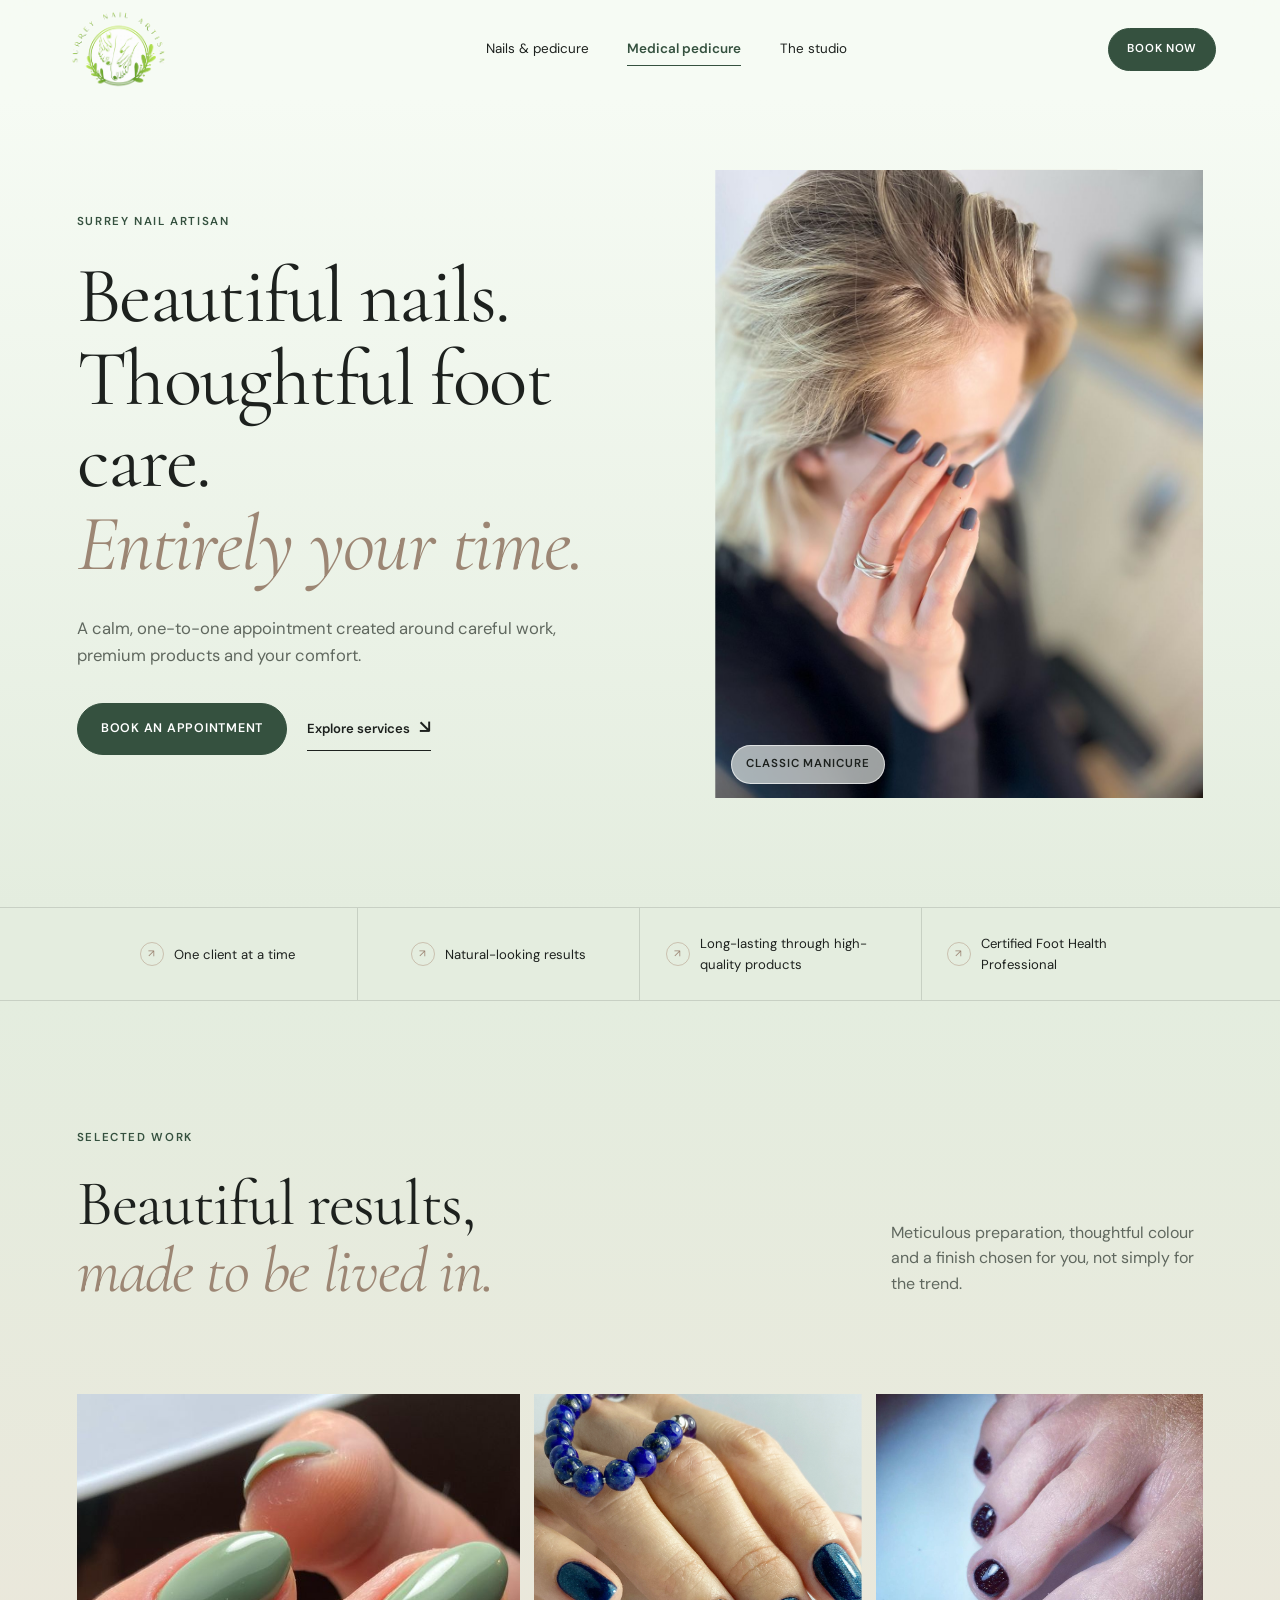
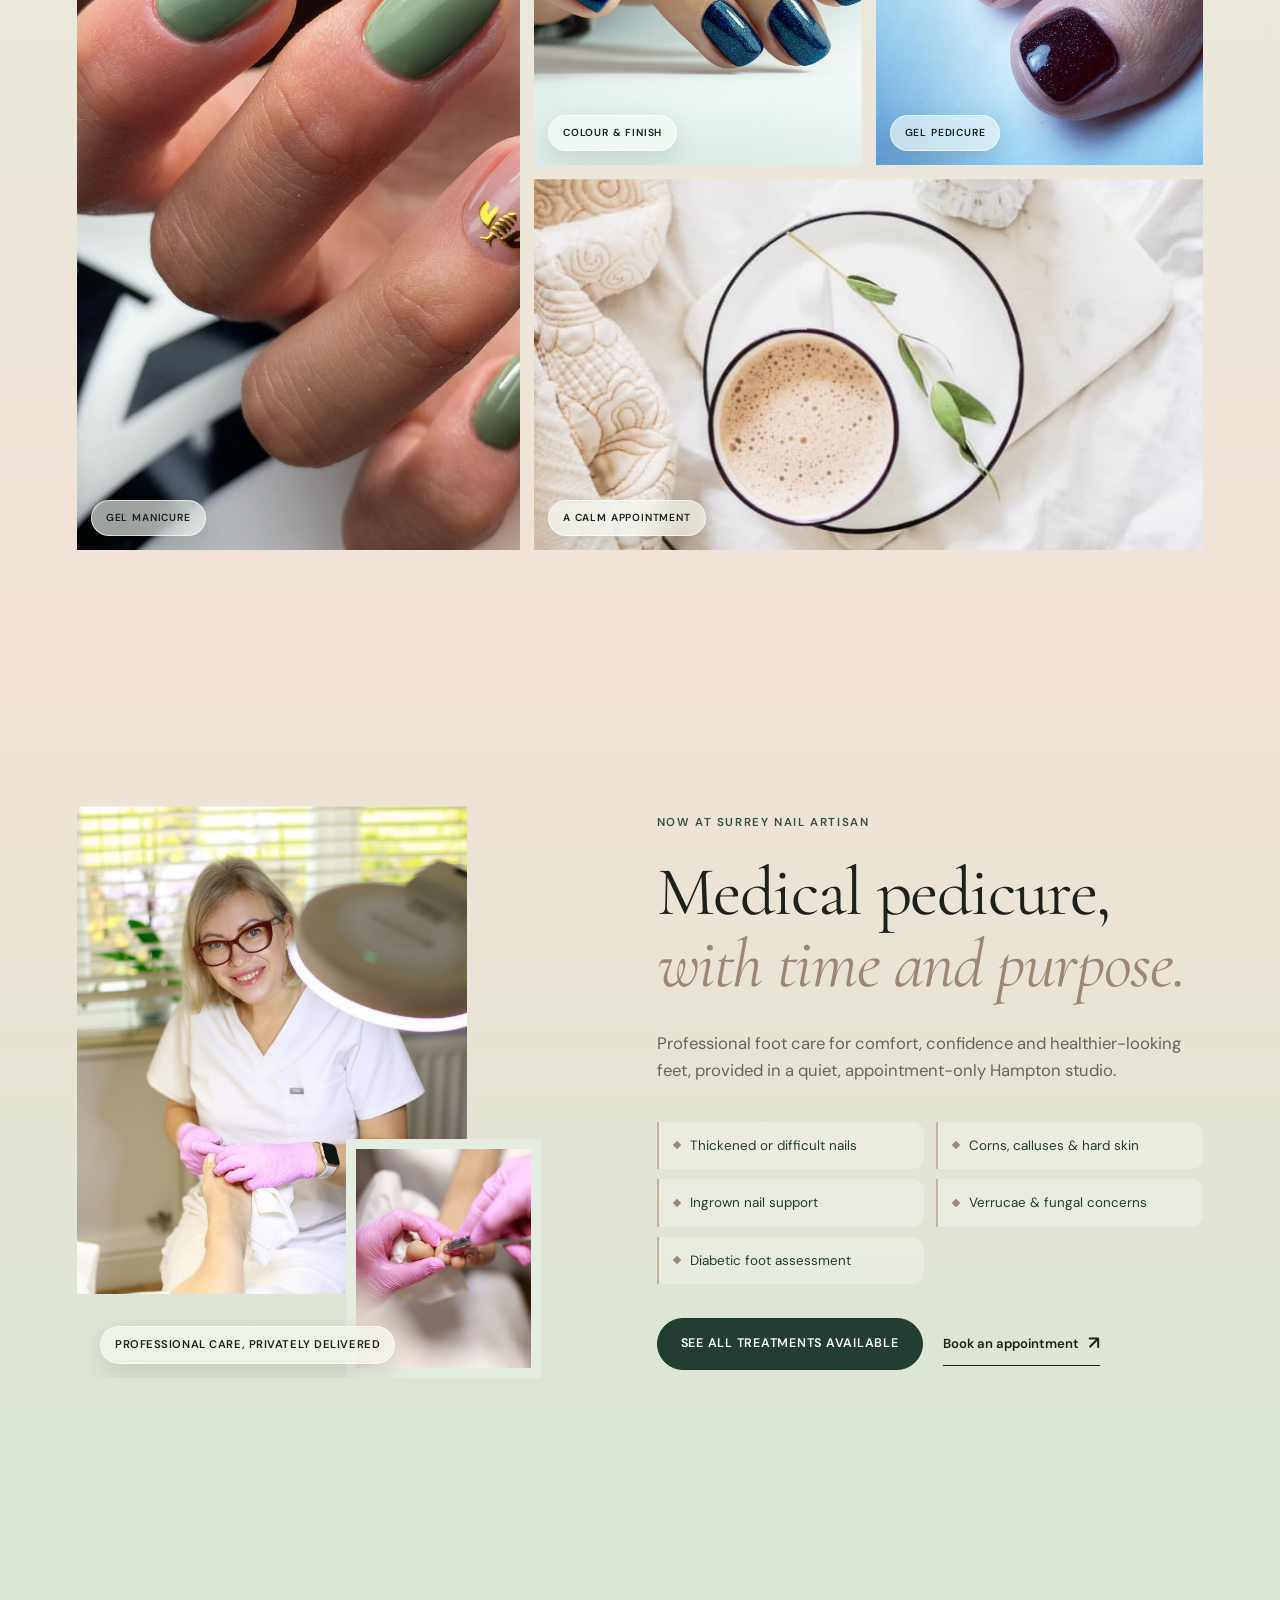
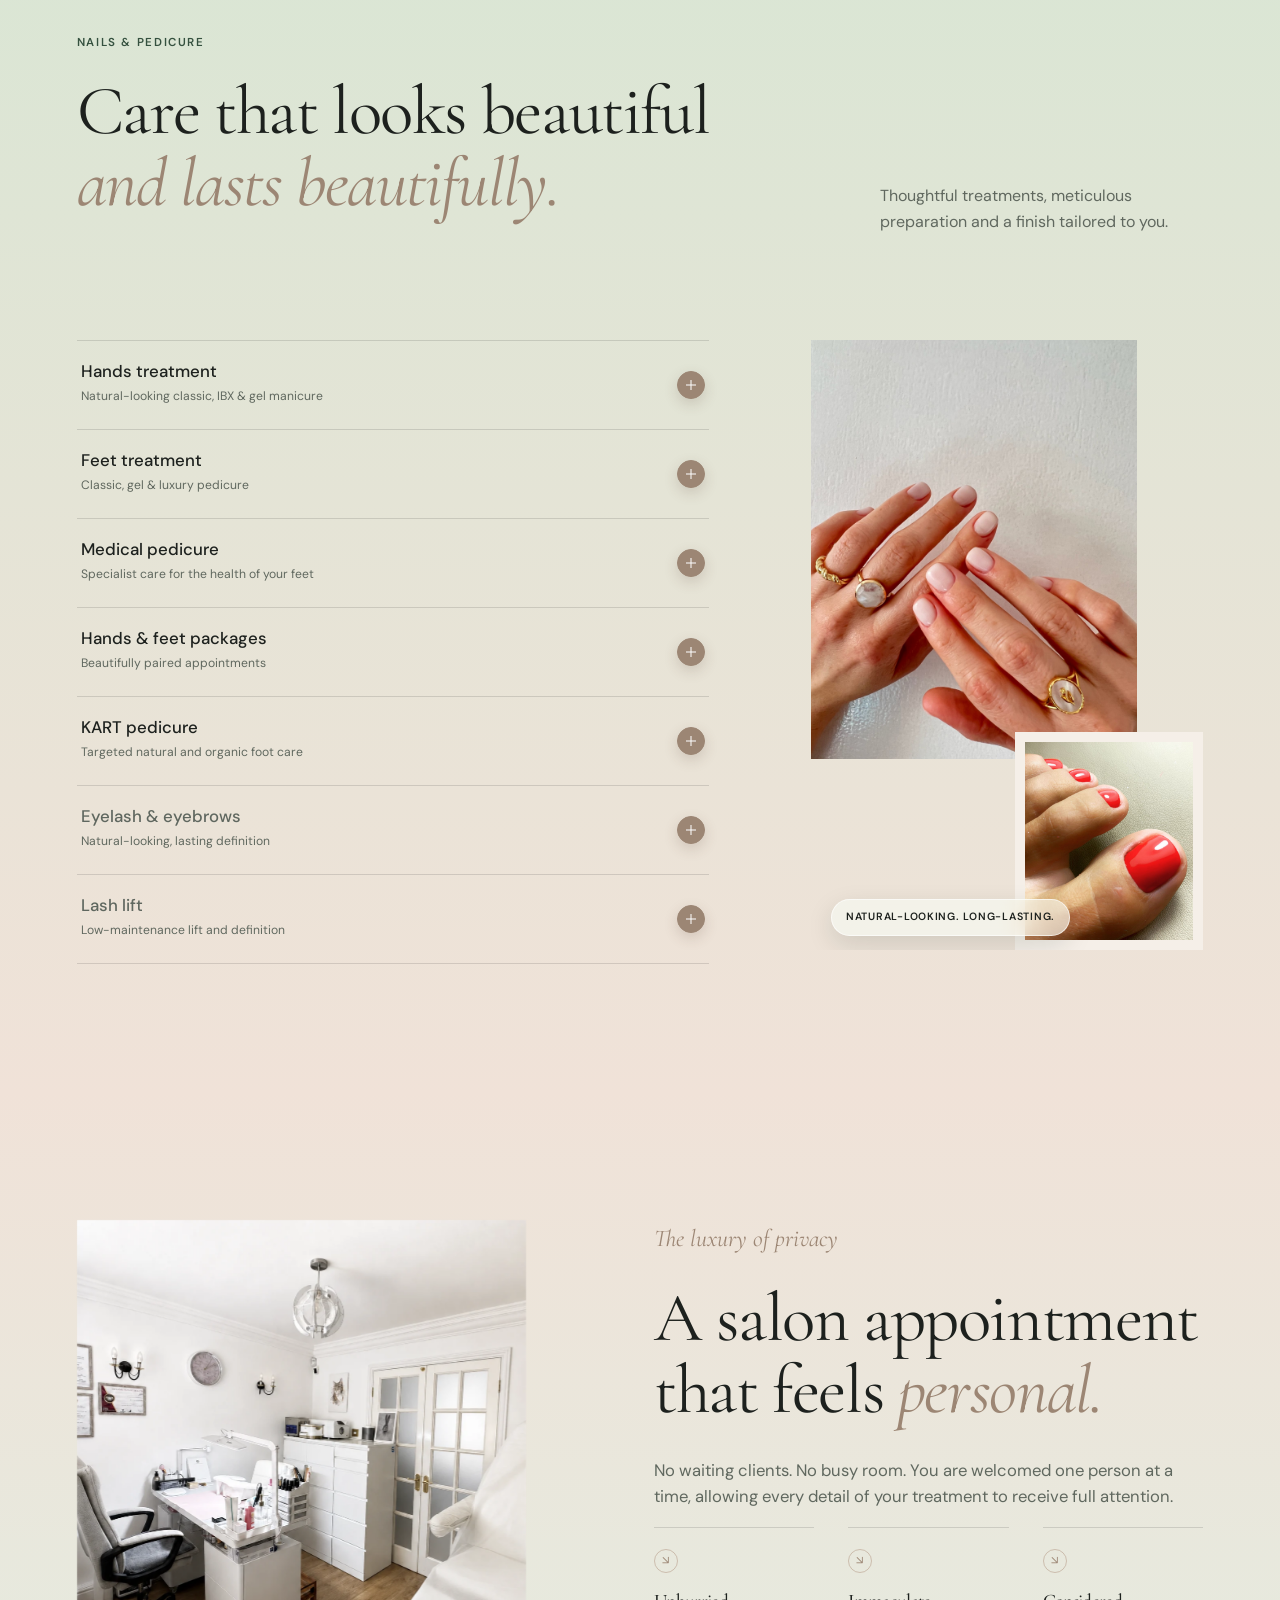
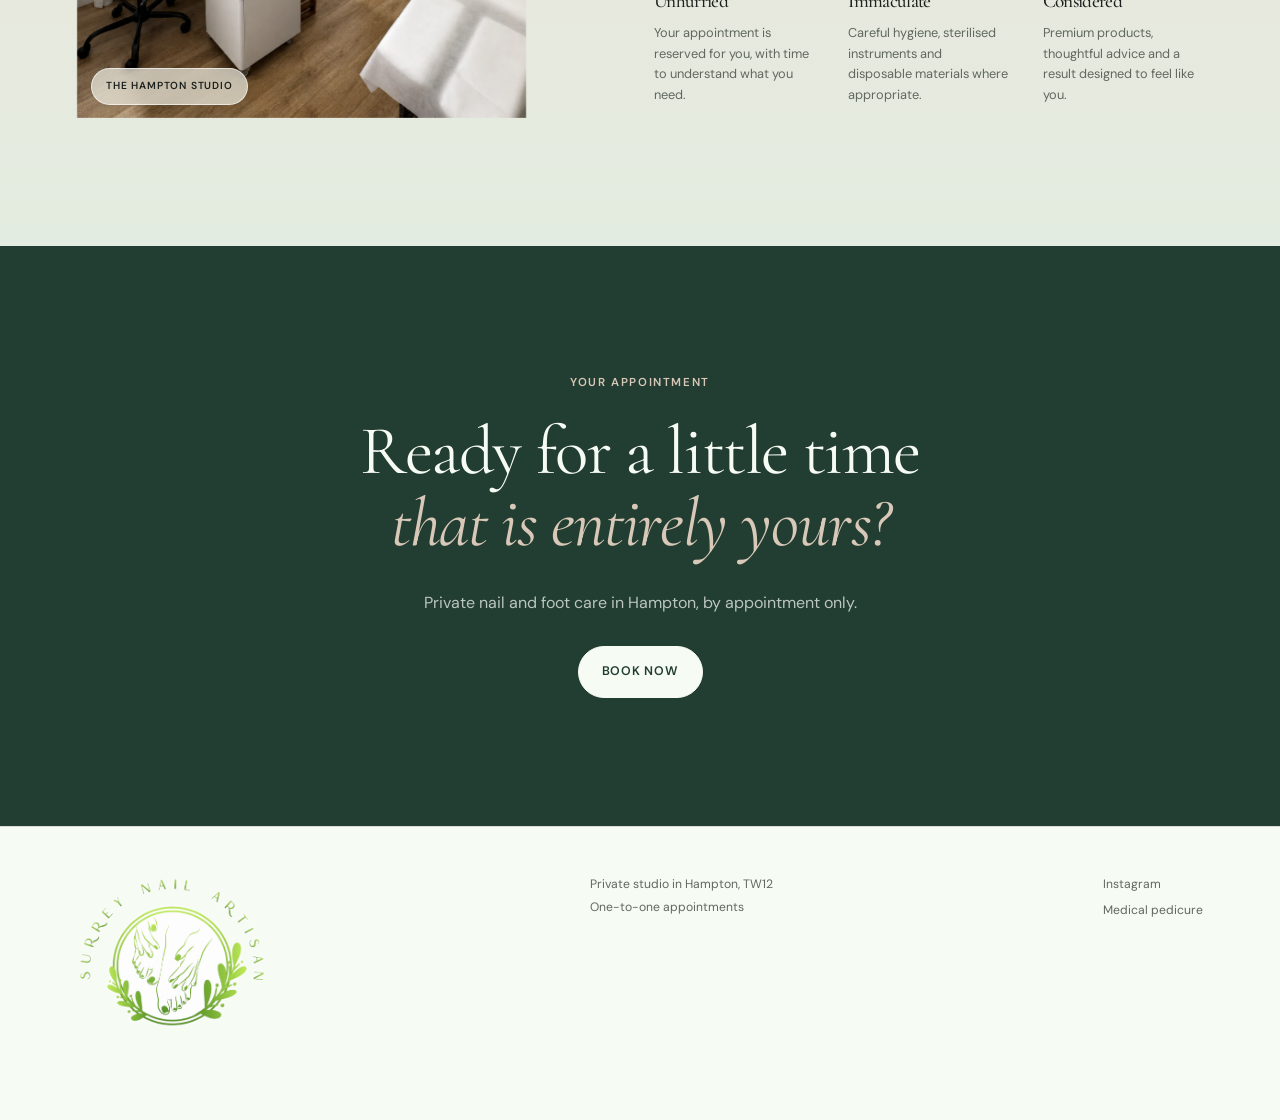
==== public/index.html @ 3e487e1f "Add Google Ads tag and update studio image" ====
<!doctype html>
<html lang="en">
  <head>
    <meta charset="UTF-8">
    <meta name="viewport" content="width=device-width, initial-scale=1">
    <meta name="description" content="Private one-to-one nail, pedicure and specialist foot care in Hampton, Surrey.">
    <meta name="robots" content="noindex, nofollow">
    <meta name="theme-color" content="#17382f">
    <link rel="canonical" href="https://www.surreynailartisan.co.uk/">
    <meta property="og:title" content="Surrey Nail Artisan | Private Nail &amp; Foot Care in Hampton">
    <meta property="og:description" content="Private one-to-one nail, pedicure and specialist foot care in Hampton, Surrey.">
    <meta property="og:type" content="website">
    <meta property="og:url" content="https://www.surreynailartisan.co.uk/">
    <meta property="og:image" content="https://www.surreynailartisan.co.uk/assets/private-salon-hero.jpg">
    <meta property="og:site_name" content="Surrey Nail Artisan">
    <meta name="twitter:card" content="summary_large_image">
    <meta name="twitter:title" content="Surrey Nail Artisan | Private Nail &amp; Foot Care in Hampton">
    <meta name="twitter:description" content="Private one-to-one nail, pedicure and specialist foot care in Hampton, Surrey.">
    <meta name="twitter:image" content="https://www.surreynailartisan.co.uk/assets/private-salon-hero.jpg">
    <title>Surrey Nail Artisan | Private Nail &amp; Foot Care in Hampton</title>
    <link rel="icon" type="image/png" href="assets/surrey-nail-artisan-logo.png">
    <link rel="apple-touch-icon" href="assets/surrey-nail-artisan-logo.png">
    <link rel="preconnect" href="https://fonts.googleapis.com">
    <link rel="preconnect" href="https://fonts.gstatic.com" crossorigin>
    <link href="https://fonts.googleapis.com/css2?family=Cormorant+Garamond:ital,wght@0,400;1,400&family=DM+Sans:wght@400;500;600&display=swap" rel="stylesheet">
    <link rel="stylesheet" href="styles.css">
    <script src="tracking.js"></script>
    <script src="script.js" defer></script>
    <script type="application/ld+json">
      {
        "@context": "https://schema.org",
        "@graph": [
          {
            "@type": "WebSite",
            "@id": "https://www.surreynailartisan.co.uk/#website",
            "url": "https://www.surreynailartisan.co.uk/",
            "name": "Surrey Nail Artisan",
            "inLanguage": "en-GB"
          },
          {
            "@type": "BeautySalon",
            "@id": "https://www.surreynailartisan.co.uk/#business",
            "name": "Surrey Nail Artisan",
            "url": "https://www.surreynailartisan.co.uk/",
            "image": "https://www.surreynailartisan.co.uk/assets/hampton-studio-2026.webp",
            "logo": "https://www.surreynailartisan.co.uk/assets/surrey-nail-artisan-logo.png",
            "description": "Private one-to-one nail, pedicure and specialist foot care in Hampton, Surrey.",
            "priceRange": "££",
            "telephone": "+447462331551",
            "hasMap": "https://share.google/4GoCXTIuT53ZggbVu",
            "sameAs": [
              "https://www.instagram.com/surreynailartisan/",
              "https://share.google/4GoCXTIuT53ZggbVu"
            ],
            "address": {
              "@type": "PostalAddress",
              "streetAddress": "Gander Green Crescent",
              "addressLocality": "Hampton",
              "addressRegion": "Greater London",
              "postalCode": "TW12 2FA",
              "addressCountry": "GB"
            },
            "openingHoursSpecification": [
              {
                "@type": "OpeningHoursSpecification",
                "dayOfWeek": ["Monday", "Tuesday", "Wednesday", "Thursday", "Friday"],
                "opens": "09:00",
                "closes": "21:00"
              },
              {
                "@type": "OpeningHoursSpecification",
                "dayOfWeek": "Saturday",
                "opens": "09:00",
                "closes": "17:00"
              }
            ],
            "areaServed": {
              "@type": "Place",
              "name": "Hampton, Surrey"
            },
            "founder": {
              "@type": "Person",
              "name": "Natalia Pol",
              "jobTitle": "Nail Technician and Certified Foot Health Professional"
            },
            "hasOfferCatalog": {
              "@type": "OfferCatalog",
              "name": "Nail, pedicure and foot-care appointments",
              "itemListElement": [
                {"@type": "OfferCatalog", "name": "Hands treatment", "url": "https://www.surreynailartisan.co.uk/hands-treatment"},
                {"@type": "OfferCatalog", "name": "Feet treatment", "url": "https://www.surreynailartisan.co.uk/feet-treatment"},
                {"@type": "OfferCatalog", "name": "Medical pedicure", "url": "https://www.surreynailartisan.co.uk/medical-pedicure"},
                {"@type": "OfferCatalog", "name": "Hands and feet packages", "url": "https://www.surreynailartisan.co.uk/hands-feet-packages"},
                {"@type": "OfferCatalog", "name": "KART pedicure", "url": "https://www.surreynailartisan.co.uk/kart-pedicure"},
                {"@type": "OfferCatalog", "name": "Eyelash and eyebrow treatments", "url": "https://www.surreynailartisan.co.uk/eyelash-eyebrows"},
                {"@type": "OfferCatalog", "name": "Lash lift", "url": "https://www.surreynailartisan.co.uk/lash-lift"}
              ]
            }
          }
        ]
      }
    </script>
  </head>
  <body>
    <a class="skip-link" href="#main">Skip to content</a>

    <header class="site-header" data-header>
      <a class="brand" href="index.html" aria-label="Surrey Nail Artisan home">
        <img src="assets/surrey-nail-artisan-logo.png" alt="Surrey Nail Artisan">
      </a>
      <nav class="desktop-nav" aria-label="Main navigation">
        <a href="#services">Nails &amp; pedicure</a>
        <a class="nav-highlight" href="medical-pedicure.html">Medical pedicure</a>
        <a href="#private-studio">The studio</a>
      </nav>
      <div class="header-actions">
        <a class="button button-small" href="https://book.gettimely.com/richmondbeautytherapist/book/embed?location=288017&amp;staff=665857&amp;client-login=true">Book now</a>
        <button class="menu-toggle" type="button" aria-expanded="false" aria-controls="mobile-menu" aria-label="Open menu">
          <span></span><span></span>
        </button>
      </div>
      <nav class="mobile-menu" id="mobile-menu" aria-label="Mobile navigation" hidden>
        <a href="#services">Nails &amp; pedicure</a>
        <a href="medical-pedicure.html">Medical pedicure</a>
        <a href="#private-studio">The studio</a>
        <a href="#contact">Contact</a>
      </nav>
    </header>

    <main id="main">
      <section class="hero home-hero">
        <div class="hero-copy">
          <p class="eyebrow">Surrey Nail Artisan</p>
          <h1>Beautiful nails.<br>Thoughtful foot care.<br><em>Entirely your time.</em></h1>
          <p class="hero-intro">A calm, one-to-one appointment created around careful work, premium products and your comfort.</p>
          <div class="button-row">
            <a class="button" href="https://book.gettimely.com/richmondbeautytherapist/book/embed?location=288017&amp;staff=665857&amp;client-login=true">Book an appointment</a>
            <a class="text-link" href="#services">Explore services <span aria-hidden="true">↘</span></a>
          </div>
        </div>
        <figure class="hero-media real-work-hero">
          <img src="assets/real-grey-manicure.jpeg" alt="Grey manicure at Surrey Nail Artisan">
          <figcaption>Classic manicure</figcaption>
        </figure>
      </section>

      <section class="trust-strip trust-strip-wide" aria-label="Studio benefits">
        <p><span class="trust-icon" aria-hidden="true"></span> One client at a time</p>
        <p><span class="trust-icon" aria-hidden="true"></span> Natural-looking results</p>
        <p><span class="trust-icon" aria-hidden="true"></span> Long-lasting through high-quality products</p>
        <p><span class="trust-icon" aria-hidden="true"></span> Certified Foot Health Professional</p>
      </section>

      <section class="work-showcase section-pad" aria-labelledby="work-title">
        <div class="showcase-heading">
          <p class="eyebrow">Selected work</p>
          <h2 id="work-title">Beautiful results,<br><em>made to be lived in.</em></h2>
          <p>Meticulous preparation, thoughtful colour and a finish chosen for you, not simply for the trend.</p>
        </div>
        <div class="work-grid">
          <figure class="work-tile work-tile-tall">
            <img src="assets/real-sage-manicure.jpg" alt="Sage green manicure with delicate gold detail">
            <figcaption>Gel manicure</figcaption>
          </figure>
          <figure class="work-tile">
            <img src="assets/real-blue-manicure.jpg" alt="Deep blue shimmer manicure from Surrey Nail Artisan">
            <figcaption>Colour &amp; finish</figcaption>
          </figure>
          <figure class="work-tile">
            <img src="assets/real-burgundy-pedicure.jpg" alt="Burgundy gel pedicure with subtle heart detail">
            <figcaption>Gel pedicure</figcaption>
          </figure>
          <figure class="work-tile work-tile-soft">
            <img src="assets/salon-ritual.jpeg" alt="Soft neutral salon ritual details">
            <figcaption>A calm appointment</figcaption>
          </figure>
        </div>
      </section>

      <section class="medical-feature section-pad" aria-labelledby="medical-title">
        <div class="medical-feature-images">
          <figure class="medical-image-main">
            <img src="assets/natalia-foot-care.jpeg" alt="Professional foot care in the private Hampton studio">
          </figure>
          <figure class="medical-image-detail">
            <img src="assets/medical-treatment-nails.jpeg" alt="Detailed professional toenail care">
          </figure>
          <span class="image-note">Professional care, privately delivered</span>
        </div>
        <div class="medical-copy">
          <p class="eyebrow">Now at Surrey Nail Artisan</p>
          <h2 id="medical-title">Medical pedicure,<br><em>with time and purpose.</em></h2>
          <p class="lead">Professional foot care for comfort, confidence and healthier-looking feet, provided in a quiet, appointment-only Hampton studio.</p>
          <ul class="concern-list" aria-label="Conditions and concerns supported">
            <li>Thickened or difficult nails</li>
            <li>Corns, calluses &amp; hard skin</li>
            <li>Ingrown nail support</li>
            <li>Verrucae &amp; fungal concerns</li>
            <li>Diabetic foot assessment</li>
          </ul>
          <div class="button-row">
            <a class="button button-dark" href="medical-pedicure.html">See all treatments available</a>
            <a class="text-link" href="https://book.gettimely.com/richmondbeautytherapist/book/embed?location=288017&amp;staff=665857&amp;client-login=true">Book an appointment <span aria-hidden="true">↗</span></a>
          </div>
        </div>
      </section>

      <section class="services section-pad" id="services" aria-labelledby="services-title">
        <div class="section-heading">
          <div>
            <p class="eyebrow">Nails &amp; pedicure</p>
            <h2 id="services-title">Care that looks beautiful<br><em>and lasts beautifully.</em></h2>
          </div>
          <p>Thoughtful treatments, meticulous preparation and a finish tailored to you.</p>
        </div>
        <div class="service-layout service-layout-wide">
          <div class="service-list service-catalogue">
            <details class="service-accordion">
              <summary class="service-row">
                <span><strong>Hands treatment</strong><small>Natural-looking classic, IBX &amp; gel manicure</small></span>
                <span class="service-toggle" aria-hidden="true"></span>
              </summary>
              <div class="service-panel">
                <a class="service-item" href="hands-treatment.html"><span class="service-name">File &amp; polish</span><span class="service-duration">30 min</span><strong>£25</strong></a>
                <a class="service-item" href="hands-treatment.html"><span class="service-name">Classic manicure</span><span class="service-duration">45 min</span><strong>£50</strong></a>
                <a class="service-item" href="hands-treatment.html"><span class="service-name">IBX &amp; classic manicure</span><span class="service-duration">1 hour</span><strong>£55</strong></a>
                <a class="service-item" href="hands-treatment.html"><span class="service-name">Gel manicure <small>removal with new application</small></span><span class="service-duration">1 hour 30 min</span><strong>£65</strong></a>
                <a class="service-item" href="hands-treatment.html"><span class="service-name">Gel removal &amp; classic manicure <small>without new application</small></span><span class="service-duration">1 hour</span><strong>£60</strong></a>
              </div>
            </details>

            <details class="service-accordion">
              <summary class="service-row">
                <span><strong>Feet treatment</strong><small>Classic, gel &amp; luxury pedicure</small></span>
                <span class="service-toggle" aria-hidden="true"></span>
              </summary>
              <div class="service-panel">
                <a class="service-item" href="feet-treatment.html"><span class="service-name">Gel removal &amp; classic pedicure <small>without new application</small></span><span class="service-duration">1 hour 15 min</span><strong>£65</strong></a>
                <a class="service-item" href="feet-treatment.html"><span class="service-name">Classic pedicure</span><span class="service-duration">1 hour</span><strong>£63</strong></a>
                <a class="service-item" href="feet-treatment.html"><span class="service-name">Gel pedicure</span><span class="service-duration">1 hour 30 min</span><strong>£70</strong></a>
                <a class="service-item" href="feet-treatment.html"><span class="service-name">Luxury pedicure <small>without colour</small></span><span class="service-duration">1 hour 30 min</span><strong>£85</strong></a>
                <a class="service-item" href="feet-treatment.html"><span class="service-name">Luxury pedicure <small>with colour</small></span><span class="service-duration">1 hour 45 min</span><strong>£95</strong></a>
                <a class="service-item" href="feet-treatment.html"><span class="service-name">Men's classic pedicure</span><span class="service-duration">45 min</span><strong>£60</strong></a>
              </div>
            </details>

            <details class="service-accordion">
              <summary class="service-row">
                <span><strong>Medical pedicure</strong><small>Specialist care for the health of your feet</small></span>
                <span class="service-toggle" aria-hidden="true"></span>
              </summary>
              <div class="service-panel">
                <a class="service-item" href="medical-pedicure.html"><span class="service-name">Foot care appointment &amp; treatment</span><span class="service-duration">45 min</span><strong>£75</strong></a>
                <a class="service-item" href="medical-pedicure.html"><span class="service-name">Foot care follow-up</span><span class="service-duration">45 min</span><strong>£65</strong></a>
                <a class="service-item" href="medical-pedicure.html"><span class="service-name">Diabetic foot assessment</span><span class="service-duration">45 min</span><strong>£75</strong></a>
                <a class="service-item" href="medical-pedicure.html"><span class="service-name">Ingrown toenail</span><span class="service-duration">30 min</span><strong>£60</strong></a>
                <a class="service-item" href="medical-pedicure.html"><span class="service-name">Verruca treatment</span><span class="service-duration">30 min</span><strong>£65</strong></a>
                <a class="service-item" href="medical-pedicure.html"><span class="service-name">Fungal nail treatment</span><span class="service-duration">35 min</span><strong>£75</strong></a>
                <a class="service-item" href="medical-pedicure.html"><span class="service-name">Toenail cutting <small>after initial appointment</small></span><span class="service-duration">30 min</span><strong>£45</strong></a>
                <a class="service-item" href="medical-pedicure.html"><span class="service-name">Onyfix™ correction</span><span class="service-duration">Timing by assessment</span><strong>£65</strong></a>
              </div>
            </details>

            <details class="service-accordion">
              <summary class="service-row">
                <span><strong>Hands &amp; feet packages</strong><small>Beautifully paired appointments</small></span>
                <span class="service-toggle" aria-hidden="true"></span>
              </summary>
              <div class="service-panel">
                <a class="service-item" href="hands-feet-packages.html"><span class="service-name">Classic manicure &amp; pedicure</span><span class="service-duration">1 hour 45 min</span><strong>£90</strong></a>
                <a class="service-item" href="hands-feet-packages.html"><span class="service-name">Gel manicure &amp; classic pedicure</span><span class="service-duration">2 hours 30 min</span><strong>£110</strong></a>
                <a class="service-item" href="hands-feet-packages.html"><span class="service-name">Classic manicure &amp; gel pedicure</span><span class="service-duration">2 hours 30 min</span><strong>£110</strong></a>
                <a class="service-item" href="hands-feet-packages.html"><span class="service-name">Gel manicure &amp; gel pedicure</span><span class="service-duration">2 hours 45 min</span><strong>£125</strong></a>
                <a class="service-item" href="hands-feet-packages.html"><span class="service-name">Male manicure &amp; pedicure</span><span class="service-duration">1 hour 15 min</span><strong>£70</strong></a>
              </div>
            </details>

            <details class="service-accordion">
              <summary class="service-row">
                <span><strong>KART pedicure</strong><small>Targeted natural and organic foot care</small></span>
                <span class="service-toggle" aria-hidden="true"></span>
              </summary>
              <div class="service-panel">
                <a class="service-item" href="kart-pedicure.html"><span class="service-name">KART pedicure</span><span class="service-duration">1 hour</span><strong>£70</strong></a>
                <a class="service-item" href="kart-pedicure.html"><span class="service-name">KART pedicure with colour</span><span class="service-duration">1 hour 30 min</span><strong>£80</strong></a>
                <a class="service-item" href="kart-pedicure.html"><span class="service-name">Callus peel</span><span class="service-duration">1 hour</span><strong>£70</strong></a>
              </div>
            </details>

            <details class="service-accordion service-accordion-secondary">
              <summary class="service-row">
                <span><strong>Eyelash &amp; eyebrows</strong><small>Natural-looking, lasting definition</small></span>
                <span class="service-toggle" aria-hidden="true"></span>
              </summary>
              <div class="service-panel">
                <a class="service-item" href="eyelash-eyebrows.html"><span class="service-name">Eyebrow shape</span><span class="service-duration">15 min</span><strong>£12</strong></a>
                <a class="service-item" href="eyelash-eyebrows.html"><span class="service-name">Eyebrow tint</span><span class="service-duration">15 min</span><strong>£13</strong></a>
                <a class="service-item" href="eyelash-eyebrows.html"><span class="service-name">Eyebrow shape &amp; tint</span><span class="service-duration">30 min</span><strong>£25</strong></a>
                <a class="service-item" href="eyelash-eyebrows.html"><span class="service-name">Eyelash tint</span><span class="service-duration">15 min</span><strong>£13</strong></a>
                <a class="service-item" href="eyelash-eyebrows.html"><span class="service-name">Eyelash &amp; eyebrow tint</span><span class="service-duration">30 min</span><strong>£25</strong></a>
              </div>
            </details>

            <details class="service-accordion service-accordion-secondary">
              <summary class="service-row">
                <span><strong>Lash lift</strong><small>Low-maintenance lift and definition</small></span>
                <span class="service-toggle" aria-hidden="true"></span>
              </summary>
              <div class="service-panel">
                <a class="service-item" href="lash-lift.html"><span class="service-name">LVL Enhance / lash lift</span><span class="service-duration">1 hour</span><strong>£60</strong></a>
                <a class="service-item" href="lash-lift.html"><span class="service-name">LVL Enhance / lash lift &amp; eyebrow</span><span class="service-duration">1 hour</span><strong>£80</strong></a>
                <a class="service-item" href="lash-lift.html"><span class="service-name">LVL Enhance / eyebrows</span><span class="service-duration">1 hour</span><strong>£60</strong></a>
              </div>
            </details>

          </div>
          <div class="service-collage" id="service-collage" aria-label="Natural manicure and pedicure results">
            <figure class="service-collage-main">
              <img src="assets/natural-manicure.jpg" alt="Natural pale manicure from Surrey Nail Artisan">
            </figure>
            <figure class="service-collage-detail">
              <img src="assets/coral-pedicure.jpg" alt="Coral gel pedicure from Surrey Nail Artisan">
            </figure>
            <span class="service-collage-note">Natural-looking. Long-lasting.</span>
          </div>
        </div>
      </section>

      <section class="private-studio section-pad" id="private-studio" aria-labelledby="studio-title">
        <figure class="studio-photo">
          <img src="assets/hampton-studio-2026.webp" alt="Bright private Hampton nail and foot-care studio with professional treatment equipment">
          <figcaption>The Hampton studio</figcaption>
        </figure>
        <div class="studio-copy">
          <p class="script-label">The luxury of privacy</p>
          <h2 id="studio-title">A salon appointment<br>that feels <em>personal.</em></h2>
          <p class="lead">No waiting clients. No busy room. You are welcomed one person at a time, allowing every detail of your treatment to receive full attention.</p>
          <div class="studio-values">
            <article><span class="value-icon" aria-hidden="true"></span><h3>Unhurried</h3><p>Your appointment is reserved for you, with time to understand what you need.</p></article>
            <article><span class="value-icon" aria-hidden="true"></span><h3>Immaculate</h3><p>Careful hygiene, sterilised instruments and disposable materials where appropriate.</p></article>
            <article><span class="value-icon" aria-hidden="true"></span><h3>Considered</h3><p>Premium products, thoughtful advice and a result designed to feel like you.</p></article>
          </div>
        </div>
      </section>

      <section class="booking-panel section-pad" id="contact">
        <p class="eyebrow">Your appointment</p>
        <h2>Ready for a little time<br><em>that is entirely yours?</em></h2>
        <p>Private nail and foot care in Hampton, by appointment only.</p>
        <a class="button button-light" href="https://book.gettimely.com/richmondbeautytherapist/book/embed?location=288017&amp;staff=665857&amp;client-login=true">Book now</a>
      </section>
    </main>

    <footer class="site-footer">
      <a class="footer-brand" href="index.html" aria-label="Surrey Nail Artisan home">
        <img src="assets/surrey-nail-artisan-logo.png" alt="Surrey Nail Artisan">
      </a>
      <div><p>Private studio in Hampton, TW12</p><p>One-to-one appointments</p></div>
      <div class="footer-links">
        <a href="https://www.instagram.com/surreynailartisan/">Instagram</a>
        <a href="medical-pedicure.html">Medical pedicure</a>
      </div>
    </footer>

    <div class="mobile-book" aria-label="Quick booking">
      <span>Private appointments in Hampton</span>
      <a href="https://book.gettimely.com/richmondbeautytherapist/book/embed?location=288017&amp;staff=665857&amp;client-login=true">Book now</a>
    </div>
  </body>
</html>
---- public/styles.css ----
:root {
  --paper: #f6fbf4;
  --paper-warm: #f5efe8;
  --ink: #1d211e;
  --muted: #60685f;
  --sage: #768a70;
  --sage-dark: #35513f;
  --sage-deep: #223d31;
  --taupe: #9c8674;
  --taupe-light: #d8c8b8;
  --line: rgba(29, 33, 30, 0.14);
  --white: #fff;
  --radius: 2px;
  --serif: "Cormorant Garamond", Georgia, serif;
  --sans: "DM Sans", "Helvetica Neue", Arial, sans-serif;
}

* {
  box-sizing: border-box;
}

html {
  scroll-behavior: smooth;
}

body {
  margin: 0;
  background: var(--paper);
  color: var(--ink);
  font-family: var(--sans);
  font-size: 16px;
  line-height: 1.6;
  -webkit-font-smoothing: antialiased;
}

body.menu-open {
  overflow: hidden;
}

img {
  display: block;
  width: 100%;
}

a {
  color: inherit;
  text-decoration: none;
}

button,
a {
  -webkit-tap-highlight-color: transparent;
}

h1,
h2,
h3,
p,
figure {
  margin-top: 0;
}

h1,
h2,
h3 {
  font-family: var(--serif);
  font-weight: 400;
  letter-spacing: -0.035em;
  line-height: 1.06;
}

h1 em,
h2 em {
  color: var(--taupe);
  font-style: italic;
}

.skip-link {
  position: fixed;
  z-index: 1000;
  top: 8px;
  left: 8px;
  padding: 10px 14px;
  background: var(--ink);
  color: var(--white);
  transform: translateY(-150%);
}

.skip-link:focus {
  transform: translateY(0);
}

.site-header {
  position: sticky;
  z-index: 100;
  top: 0;
  display: grid;
  grid-template-columns: 160px 1fr auto;
  align-items: center;
  min-height: 92px;
  padding: 10px clamp(24px, 5vw, 76px);
  border-bottom: 1px solid transparent;
  background: rgba(246, 251, 244, 0.92);
  backdrop-filter: blur(18px);
  transition: min-height 180ms ease, border-color 180ms ease;
}

.site-header.is-scrolled {
  min-height: 74px;
  border-color: var(--line);
}

.brand {
  display: inline-flex;
  width: 110px;
  align-items: center;
}

.brand img {
  max-height: 78px;
  object-fit: contain;
}

.desktop-nav {
  display: flex;
  justify-content: center;
  gap: clamp(22px, 3vw, 46px);
  font-size: 0.84rem;
}

.desktop-nav a {
  position: relative;
  padding: 8px 0;
}

.desktop-nav a::after {
  position: absolute;
  right: 0;
  bottom: 2px;
  left: 0;
  height: 1px;
  background: currentColor;
  content: "";
  transform: scaleX(0);
  transform-origin: right;
  transition: transform 180ms ease;
}

.desktop-nav a:hover::after,
.desktop-nav a:focus-visible::after,
.desktop-nav .nav-highlight::after {
  transform: scaleX(1);
  transform-origin: left;
}

.nav-highlight {
  color: var(--sage-dark);
  font-weight: 600;
}

.header-actions {
  display: flex;
  align-items: center;
  gap: 12px;
}

.button {
  display: inline-flex;
  min-height: 52px;
  align-items: center;
  justify-content: center;
  padding: 13px 23px;
  border: 1px solid var(--sage-dark);
  border-radius: 999px;
  background: var(--sage-dark);
  color: var(--white);
  font-size: 0.78rem;
  font-weight: 600;
  letter-spacing: 0.06em;
  line-height: 1.1;
  text-transform: uppercase;
  transition: background 160ms ease, color 160ms ease, transform 160ms ease;
}

.button:hover,
.button:focus-visible {
  background: transparent;
  color: var(--sage-dark);
  transform: translateY(-2px);
}

.button-small {
  min-height: 43px;
  padding: 11px 18px;
  font-size: 0.72rem;
}

.button-dark {
  border-color: var(--sage-deep);
  background: var(--sage-deep);
}

.button-dark:hover,
.button-dark:focus-visible {
  color: var(--sage-deep);
}

.button-light {
  border-color: var(--paper);
  background: var(--paper);
  color: var(--sage-deep);
}

.button-light:hover,
.button-light:focus-visible {
  background: transparent;
  color: var(--paper);
}

.text-link {
  display: inline-flex;
  min-height: 44px;
  align-items: center;
  gap: 9px;
  border-bottom: 1px solid currentColor;
  font-size: 0.82rem;
  font-weight: 600;
}

.text-link span {
  font-size: 1.15rem;
}

.menu-toggle {
  display: none;
  width: 44px;
  height: 44px;
  padding: 12px 8px;
  border: 0;
  background: transparent;
}

.menu-toggle span {
  display: block;
  width: 25px;
  height: 1px;
  margin: 6px auto;
  background: var(--ink);
  transition: transform 180ms ease;
}

.menu-toggle[aria-expanded="true"] span:first-child {
  transform: translateY(3.5px) rotate(45deg);
}

.menu-toggle[aria-expanded="true"] span:last-child {
  transform: translateY(-3.5px) rotate(-45deg);
}

.mobile-menu {
  position: absolute;
  top: 100%;
  right: 0;
  left: 0;
  padding: 28px 24px 40px;
  border-top: 1px solid var(--line);
  background: var(--paper);
}

.mobile-menu a {
  display: block;
  padding: 14px 0;
  border-bottom: 1px solid var(--line);
  font-size: 1.25rem;
  font-weight: 500;
}

.hero {
  min-height: calc(100svh - 92px);
  padding: clamp(32px, 5vw, 78px) clamp(24px, 6vw, 96px) clamp(62px, 8vw, 110px);
}

.home-hero {
  display: grid;
  grid-template-columns: minmax(0, 0.9fr) minmax(420px, 0.8fr);
  align-items: center;
  gap: clamp(36px, 7vw, 120px);
}

.hero-copy {
  max-width: 760px;
}

.eyebrow {
  margin-bottom: 24px;
  color: var(--sage-dark);
  font-size: 0.72rem;
  font-weight: 600;
  letter-spacing: 0.14em;
  text-transform: uppercase;
}

.hero h1 {
  max-width: 820px;
  margin-bottom: 30px;
  font-size: clamp(3.6rem, 6.2vw, 7.5rem);
}

.hero-intro,
.lead {
  max-width: 620px;
  color: var(--muted);
  font-size: clamp(1rem, 1.3vw, 1.18rem);
}

.button-row {
  display: flex;
  flex-wrap: wrap;
  align-items: center;
  gap: 20px;
  margin-top: 34px;
}

.hero-media {
  position: relative;
  max-width: 620px;
  margin: 0;
  justify-self: end;
}

.hero-media img {
  aspect-ratio: 4 / 5.15;
  object-fit: cover;
  object-position: center;
}

.hero-media::before {
  position: absolute;
  z-index: -1;
  top: -22px;
  right: 22px;
  width: 58%;
  height: 42%;
  border-radius: 50% 50% 0 0;
  background: var(--taupe-light);
  content: "";
  opacity: 0.5;
}

.hero-media figcaption,
.medical-hero-media figcaption {
  position: absolute;
  right: -16px;
  bottom: 22px;
  padding: 12px 16px;
  background: rgba(246, 251, 244, 0.92);
  font-size: 0.72rem;
  font-weight: 600;
  letter-spacing: 0.08em;
  text-transform: uppercase;
}

.real-work-hero img {
  object-position: 50% 36%;
}

.trust-strip {
  display: grid;
  grid-template-columns: repeat(3, 1fr);
  gap: 0;
  padding: 0 clamp(24px, 6vw, 96px);
  border-top: 1px solid var(--line);
  border-bottom: 1px solid var(--line);
}

.trust-strip-wide {
  grid-template-columns: repeat(4, 1fr);
}

.trust-strip p {
  margin: 0;
  padding: 25px clamp(10px, 2vw, 30px);
  border-right: 1px solid var(--line);
  font-size: 0.82rem;
  text-align: center;
}

.trust-strip p:last-child {
  border-right: 0;
}

.trust-strip span,
.service-number,
.studio-values article > span {
  margin-right: 10px;
  color: var(--taupe);
  font-size: 0.66rem;
  letter-spacing: 0.08em;
}

.work-showcase {
  background: var(--paper-warm);
}

.showcase-heading {
  display: grid;
  grid-template-columns: minmax(0, 1fr) minmax(260px, 0.42fr);
  gap: 24px 70px;
  align-items: end;
  margin-bottom: clamp(46px, 7vw, 92px);
}

.showcase-heading .eyebrow {
  grid-column: 1 / -1;
  margin-bottom: 0;
}

.showcase-heading h2,
.environment-heading h2 {
  margin-bottom: 0;
  font-size: clamp(3.1rem, 5vw, 6rem);
}

.showcase-heading > p:last-child,
.environment-heading > p:last-child {
  margin-bottom: 8px;
  color: var(--muted);
}

.work-grid {
  display: grid;
  grid-template-columns: 1.15fr 0.85fr 0.85fr;
  grid-template-rows: repeat(2, minmax(240px, 29vw));
  gap: 14px;
}

.work-tile {
  position: relative;
  overflow: hidden;
  margin: 0;
}

.work-tile-tall {
  grid-row: 1 / 3;
}

.work-tile-soft {
  grid-column: 2 / 4;
}

.work-tile img {
  height: 100%;
  object-fit: cover;
  transition: transform 500ms ease;
}

.work-tile:hover img {
  transform: scale(1.025);
}

.work-tile figcaption,
.service-atmosphere figcaption,
.studio-photo figcaption,
.environment-grid figcaption {
  position: absolute;
  right: 12px;
  bottom: 12px;
  padding: 8px 11px;
  background: rgba(246, 251, 244, 0.92);
  color: var(--ink);
  font-size: 0.64rem;
  font-weight: 600;
  letter-spacing: 0.08em;
  text-transform: uppercase;
}

.section-pad {
  padding: clamp(80px, 10vw, 160px) clamp(24px, 6vw, 96px);
}

.medical-feature {
  display: grid;
  grid-template-columns: minmax(320px, 0.85fr) minmax(0, 1fr);
  align-items: center;
  gap: clamp(46px, 9vw, 150px);
  background: #e5ece1;
}

.medical-feature-images {
  position: relative;
  max-width: 620px;
  padding-right: 16%;
  padding-bottom: 18%;
}

.medical-image-main {
  margin: 0;
}

.medical-image-main img {
  aspect-ratio: 4 / 5;
  object-fit: cover;
}

.medical-image-detail {
  position: absolute;
  right: 0;
  bottom: 0;
  width: 42%;
  margin: 0;
  border: 10px solid #e5ece1;
}

.medical-image-detail img {
  aspect-ratio: 4 / 5;
  object-fit: cover;
}

.image-note {
  position: absolute;
  right: 5%;
  bottom: 8%;
  padding: 12px 16px;
  background: var(--paper);
  font-size: 0.7rem;
  font-weight: 600;
  letter-spacing: 0.05em;
  text-transform: uppercase;
}

.medical-copy h2,
.section-heading h2,
.studio-copy h2,
.booking-panel h2,
.medical-intro h2,
.medical-trust h2 {
  margin-bottom: 30px;
  font-size: clamp(3.2rem, 5.4vw, 6.5rem);
}

.concern-list {
  display: grid;
  grid-template-columns: repeat(2, minmax(0, 1fr));
  gap: 0 24px;
  margin: 38px 0 0;
  padding: 0;
  list-style: none;
}

.concern-list li {
  padding: 13px 0;
  border-bottom: 1px solid rgba(34, 61, 49, 0.19);
  color: var(--sage-deep);
  font-size: 0.84rem;
}

.services {
  background: var(--paper-warm);
}

.section-heading {
  display: grid;
  grid-template-columns: minmax(0, 1.4fr) minmax(260px, 0.6fr);
  align-items: end;
  gap: 50px;
  margin-bottom: clamp(52px, 7vw, 100px);
}

.section-heading > p {
  max-width: 430px;
  margin-bottom: 16px;
  color: var(--muted);
}

.service-layout {
  display: grid;
  grid-template-columns: minmax(290px, 0.7fr) minmax(0, 1fr);
  align-items: start;
  gap: clamp(44px, 8vw, 130px);
}

.service-layout-wide {
  grid-template-columns: minmax(0, 1fr) minmax(280px, 0.62fr);
}

.service-catalogue .service-row {
  grid-template-columns: minmax(0, 1fr) auto;
  min-height: 88px;
}

.service-catalogue .service-row strong {
  font-size: clamp(1.05rem, 1.3vw, 1.35rem);
}

.service-catalogue .service-row small {
  margin-top: 4px;
}

.service-row-secondary {
  color: #5f675f;
}

.service-row-medical {
  color: var(--sage-dark);
}

.service-arrow {
  color: var(--taupe);
  font-size: 1.05rem;
}

.service-photo {
  max-width: 520px;
  margin: 0;
}

.service-photo img {
  aspect-ratio: 4 / 4.6;
  object-fit: cover;
}

.service-list {
  border-top: 1px solid var(--line);
}

.service-row {
  display: grid;
  grid-template-columns: 34px minmax(0, 1fr) auto;
  align-items: center;
  gap: 10px;
  min-height: 112px;
  padding: 20px 4px;
  border-bottom: 1px solid var(--line);
  transition: padding 160ms ease, color 160ms ease;
}

.service-row:hover,
.service-row:focus-visible {
  padding-right: 14px;
  padding-left: 14px;
  color: var(--sage-dark);
}

.service-row strong {
  display: block;
  font-size: clamp(1.35rem, 1.7vw, 1.75rem);
  font-weight: 500;
  line-height: 1.25;
}

.service-row small {
  color: var(--muted);
  font-size: 0.76rem;
}

.service-price {
  color: var(--sage-dark);
  font-size: 0.8rem;
  font-weight: 600;
}

.service-atmosphere {
  position: relative;
  max-width: 520px;
  margin: 0;
  justify-self: end;
}

.service-atmosphere img {
  aspect-ratio: 4 / 5;
  height: 100%;
  object-fit: cover;
}

.service-collage {
  position: relative;
  min-height: 610px;
  padding-right: 17%;
  padding-bottom: 18%;
  align-self: center;
}

.service-collage figure {
  margin: 0;
}

.service-collage-main img {
  aspect-ratio: 4 / 5.15;
  height: 100%;
  object-fit: cover;
  object-position: 50% 66%;
}

.service-collage-detail {
  position: absolute;
  right: 0;
  bottom: 0;
  width: 48%;
  border: 10px solid var(--paper-warm);
}

.service-collage-detail img {
  aspect-ratio: 4 / 4.7;
  object-fit: cover;
  object-position: 40% 50%;
}

.service-collage-note {
  position: absolute;
  right: 4%;
  bottom: 11%;
  padding: 11px 14px;
  background: rgba(246, 251, 244, 0.94);
  color: var(--ink);
  font-size: 0.66rem;
  font-weight: 600;
  letter-spacing: 0.07em;
  text-transform: uppercase;
}

.secondary-services {
  margin: 44px 0 0;
  color: var(--muted);
  font-size: 0.82rem;
  text-align: right;
}

.secondary-services a {
  border-bottom: 1px solid currentColor;
}

.private-studio {
  display: grid;
  grid-template-columns: minmax(0, 0.9fr) minmax(0, 1.1fr);
  gap: clamp(54px, 10vw, 150px);
}

.studio-photo {
  position: relative;
  max-width: 680px;
  margin: 0;
}

.studio-photo img {
  aspect-ratio: 4 / 3.6;
  height: 100%;
  object-fit: cover;
}

.private-studio .studio-copy {
  align-self: center;
}

.script-label {
  margin-bottom: 25px;
  color: var(--taupe);
  font-family: var(--serif);
  font-size: 1.5rem;
  font-style: italic;
}

.studio-values {
  display: grid;
  grid-template-columns: repeat(3, 1fr);
  gap: 34px;
  align-self: end;
}

.studio-values article {
  padding-top: 18px;
  border-top: 1px solid var(--line);
}

.studio-values h3 {
  margin: 22px 0 12px;
  font-size: 1.2rem;
  font-weight: 500;
}

.studio-values p {
  color: var(--muted);
  font-size: 0.8rem;
}

.booking-panel {
  background: var(--sage-deep);
  color: var(--paper);
  text-align: center;
}

.booking-panel .eyebrow,
.booking-panel h2 em {
  color: var(--taupe-light);
}

.booking-panel h2 {
  max-width: 1000px;
  margin-right: auto;
  margin-left: auto;
}

.booking-panel p:not(.eyebrow) {
  margin-bottom: 30px;
  color: rgba(246, 251, 244, 0.72);
}

.site-footer {
  display: grid;
  grid-template-columns: 1fr 1fr auto;
  gap: 40px;
  padding: 48px clamp(24px, 6vw, 96px) 90px;
  border-top: 1px solid var(--line);
  color: var(--muted);
  font-size: 0.76rem;
}

.footer-brand {
  display: inline-block;
  width: clamp(150px, 15vw, 220px);
  align-self: start;
  color: var(--ink);
}

.footer-brand img {
  display: block;
  width: 100%;
  height: auto;
}

.site-footer p {
  margin-bottom: 4px;
}

.footer-links {
  display: flex;
  flex-direction: column;
  gap: 7px;
}

.footer-links a:hover,
.footer-links a:focus-visible {
  color: var(--ink);
}

.mobile-book {
  display: none;
}

/* Medical pedicure page */
.medical-page {
  --paper: #f3f4ed;
  --ink: #17261f;
  --muted: #5c685f;
  --sage-dark: #355143;
  --sage-deep: #1d3930;
  --taupe: #8b765e;
  background: var(--paper);
}

.medical-header {
  background: rgba(243, 244, 237, 0.93);
}

.button-medical {
  border-color: var(--sage-deep);
  background: var(--sage-deep);
}

.button-medical:hover,
.button-medical:focus-visible {
  color: var(--sage-deep);
}

.medical-hero {
  display: grid;
  grid-template-columns: minmax(0, 0.92fr) minmax(420px, 0.8fr);
  align-items: center;
  gap: clamp(48px, 8vw, 130px);
  min-height: calc(100svh - 92px);
  padding: clamp(36px, 5vw, 80px) clamp(24px, 6vw, 96px) clamp(72px, 8vw, 120px);
}

.medical-hero-copy {
  max-width: 780px;
}

.back-link {
  display: inline-block;
  margin-bottom: 60px;
  color: var(--muted);
  font-size: 0.72rem;
}

.medical-hero h1 {
  margin-bottom: 30px;
  font-size: clamp(3.7rem, 6vw, 7.2rem);
}

.medical-hero h1 em {
  color: var(--taupe);
}

.medical-hero-media {
  position: relative;
  max-width: 620px;
  margin: 0;
  justify-self: end;
}

.medical-hero-media img {
  aspect-ratio: 4 / 5.2;
  object-fit: cover;
}

.real-medical-hero img {
  object-position: 50% 45%;
}

.credential-line {
  display: flex;
  flex-wrap: wrap;
  gap: 10px 22px;
  margin-top: 50px;
  padding-top: 22px;
  border-top: 1px solid var(--line);
  color: var(--muted);
  font-size: 0.7rem;
}

.credential-line span::before {
  margin-right: 7px;
  color: var(--sage);
  content: "•";
}

.medical-intro {
  display: grid;
  grid-template-columns: 0.5fr 1fr 0.8fr;
  align-items: start;
  gap: clamp(34px, 6vw, 90px);
  background: #dce4d9;
}

.medical-intro h2 {
  font-size: clamp(3rem, 4.8vw, 5.6rem);
}

.medical-environment {
  background: #e7ebe2;
}

.environment-heading {
  display: grid;
  grid-template-columns: minmax(0, 1fr) minmax(280px, 0.44fr);
  align-items: end;
  gap: 24px 70px;
  margin-bottom: clamp(46px, 7vw, 90px);
}

.environment-heading .eyebrow {
  grid-column: 1 / -1;
  margin-bottom: 0;
}

.environment-grid {
  display: grid;
  grid-template-columns: 1.3fr 0.7fr 0.7fr;
  grid-template-rows: repeat(2, minmax(250px, 25vw));
  gap: 12px;
}

.environment-grid figure {
  position: relative;
  overflow: hidden;
  margin: 0;
}

.environment-grid .environment-room {
  grid-row: 1 / 3;
}

.environment-grid figure:last-child {
  grid-row: 1 / 3;
  grid-column: 3;
}

.environment-grid figure:last-child img {
  object-position: 50% 22%;
}

.environment-grid img {
  height: 100%;
  object-fit: cover;
}

.environment-grid .environment-room img {
  object-position: 55% 50%;
}

.medical-concerns {
  margin: 0;
  padding: 0;
  border-top: 1px solid rgba(23, 38, 31, 0.18);
  list-style: none;
}

.medical-concerns li {
  padding: 14px 0;
  border-bottom: 1px solid rgba(23, 38, 31, 0.18);
  font-size: 0.82rem;
}

.treatments {
  background: #f0ede5;
}

.medical-section-heading {
  border-bottom: 1px solid var(--line);
  padding-bottom: 55px;
}

.treatment-grid {
  display: grid;
  grid-template-columns: repeat(2, 1fr);
  gap: 1px;
  background: var(--line);
  border: 1px solid var(--line);
}

.treatment-card {
  display: flex;
  min-height: 290px;
  flex-direction: column;
  padding: clamp(24px, 3vw, 40px);
  background: #f0ede5;
}

.featured-treatment {
  background: var(--sage-deep);
  color: var(--paper);
}

.card-label {
  margin-bottom: 34px;
  color: var(--taupe);
  font-size: 0.62rem;
  font-weight: 600;
  letter-spacing: 0.11em;
  text-transform: uppercase;
}

.treatment-card h3 {
  margin-bottom: 15px;
  font-size: clamp(1.35rem, 1.7vw, 1.7rem);
  font-weight: 500;
  line-height: 1.28;
}

.treatment-card > p:not(.card-label) {
  color: var(--muted);
  font-size: 0.78rem;
}

.featured-treatment > p:not(.card-label) {
  color: rgba(243, 244, 237, 0.68);
}

.treatment-card > div {
  display: flex;
  align-items: end;
  justify-content: space-between;
  margin-top: auto;
  padding-top: 30px;
}

.treatment-card > div span {
  color: var(--muted);
  font-size: 0.72rem;
}

.featured-treatment > div span {
  color: rgba(243, 244, 237, 0.65);
}

.treatment-card > div strong {
  font-size: 1.55rem;
  font-weight: 600;
}

.treatment-card > a {
  margin-top: 18px;
  border-bottom: 1px solid currentColor;
  font-size: 0.72rem;
  width: fit-content;
}

.expect {
  display: grid;
  grid-template-columns: 0.65fr 1fr;
  gap: clamp(50px, 10vw, 160px);
}

.expect-heading h2 {
  font-size: clamp(3.5rem, 5vw, 6rem);
}

.expect-steps {
  margin: 0;
  padding: 0;
  list-style: none;
}

.expect-steps li {
  display: grid;
  grid-template-columns: 46px 1fr;
  gap: 20px;
  padding: 28px 0;
  border-top: 1px solid var(--line);
}

.expect-steps li:last-child {
  border-bottom: 1px solid var(--line);
}

.expect-steps > li > span {
  color: var(--taupe);
  font-size: 0.68rem;
}

.expect-steps h3 {
  margin: 0 0 7px;
  font-size: 1.2rem;
  font-weight: 500;
}

.expect-steps p {
  margin: 0;
  color: var(--muted);
  font-size: 0.82rem;
}

.medical-trust {
  display: grid;
  grid-template-columns: 1fr 0.8fr;
  gap: clamp(50px, 10vw, 160px);
  background: var(--sage-deep);
  color: var(--paper);
}

.medical-trust h2 em,
.medical-trust .script-label {
  color: var(--taupe-light);
}

.medical-trust-copy {
  align-self: end;
}

.medical-trust-copy p {
  color: rgba(243, 244, 237, 0.72);
}

.medical-trust-copy .button-medical {
  margin-top: 22px;
  border-color: var(--paper);
  background: var(--paper);
  color: var(--sage-deep);
}

.medical-trust-copy .button-medical:hover,
.medical-trust-copy .button-medical:focus-visible {
  background: transparent;
  color: var(--paper);
}

.medical-footer {
  background: #e5e7df;
}

@media (max-width: 1100px) {
  .home-hero,
  .medical-hero {
    grid-template-columns: minmax(0, 1fr) minmax(360px, 0.75fr);
    gap: 44px;
  }

  .studio-values {
    grid-template-columns: 1fr;
  }

  .treatment-grid {
    grid-template-columns: repeat(2, 1fr);
  }

  .medical-intro {
    grid-template-columns: 0.5fr 1fr;
  }

  .work-grid {
    grid-template-rows: repeat(2, minmax(240px, 36vw));
  }

  .environment-grid {
    grid-template-rows: repeat(2, minmax(240px, 34vw));
  }

  .medical-concerns {
    grid-column: 2;
  }
}

@media (max-width: 820px) {
  body {
    padding-bottom: 72px;
  }

  .site-header {
    grid-template-columns: 1fr auto;
    min-height: 72px;
    padding: 7px 18px;
  }

  .brand {
    width: 74px;
  }

  .brand img {
    max-height: 58px;
  }

  .desktop-nav {
    display: none;
  }

  .header-actions .button {
    display: none;
  }

  .menu-toggle {
    display: block;
  }

  .hero,
  .medical-hero {
    min-height: 0;
    padding: 36px 18px 84px;
  }

  .home-hero,
  .medical-hero {
    grid-template-columns: 1fr;
    gap: 48px;
  }

  .hero-copy,
  .medical-hero-copy {
    max-width: none;
  }

  .hero h1,
  .medical-hero h1 {
    font-size: clamp(2.55rem, 10vw, 3.4rem);
  }

  .hero-intro {
    max-width: 34rem;
    font-size: 1rem;
  }

  .hero-media,
  .medical-hero-media {
    width: calc(100% + 36px);
    max-width: none;
    margin-left: -18px;
  }

  .hero-media img,
  .medical-hero-media img {
    aspect-ratio: 4 / 4.8;
  }

  .hero-media figcaption,
  .medical-hero-media figcaption {
    right: 18px;
  }

  .trust-strip {
    grid-template-columns: 1fr;
    padding: 0 18px;
  }

  .trust-strip p {
    padding: 17px 2px;
    border-right: 0;
    border-bottom: 1px solid var(--line);
    text-align: left;
  }

  .trust-strip p:last-child {
    border-bottom: 0;
  }

  .section-pad {
    padding: 82px 18px;
  }

  .medical-feature,
  .section-heading,
  .showcase-heading,
  .environment-heading,
  .service-layout,
  .private-studio,
  .medical-intro,
  .expect,
  .medical-trust {
    grid-template-columns: 1fr;
  }

  .showcase-heading .eyebrow,
  .environment-heading .eyebrow {
    grid-column: auto;
  }

  .showcase-heading,
  .environment-heading {
    gap: 12px;
    margin-bottom: 46px;
  }

  .work-grid {
    grid-template-columns: repeat(2, 1fr);
    grid-template-rows: 78vw 54vw 54vw;
    gap: 8px;
  }

  .work-tile-tall {
    grid-column: 1 / 3;
    grid-row: 1;
  }

  .work-tile-soft {
    grid-column: 1 / 3;
    grid-row: 3;
  }

  .medical-feature {
    gap: 58px;
  }

  .medical-feature-images {
    width: calc(100% + 36px);
    max-width: none;
    margin-left: -18px;
    padding-right: 18%;
    padding-bottom: 22%;
  }

  .medical-image-main img {
    aspect-ratio: 4 / 4.9;
  }

  .medical-image-detail {
    border-width: 7px;
  }

  .image-note {
    right: 18px;
  }

  .medical-copy h2,
  .section-heading h2,
  .showcase-heading h2,
  .environment-heading h2,
  .studio-copy h2,
  .booking-panel h2,
  .medical-intro h2,
  .medical-trust h2 {
    font-size: clamp(2.3rem, 9vw, 3rem);
  }

  .concern-list {
    grid-template-columns: 1fr;
  }

  .section-heading {
    gap: 10px;
    margin-bottom: 54px;
  }

  .service-layout {
    gap: 52px;
  }

  .service-atmosphere,
  .studio-photo {
    width: calc(100% + 36px);
    max-width: none;
    margin-left: -18px;
  }

  .service-collage {
    width: calc(100% + 36px);
    min-height: 126vw;
    margin-left: -18px;
    padding-right: 18%;
    padding-bottom: 23%;
  }

  .service-collage-detail {
    border-width: 7px;
  }

  .service-collage-note {
    right: 5%;
    bottom: 13%;
  }

  .service-atmosphere {
    justify-self: stretch;
  }

  .service-atmosphere img {
    aspect-ratio: 4 / 3.5;
  }

  .service-photo {
    width: calc(100% + 36px);
    max-width: none;
    margin-left: -18px;
  }

  .service-photo img {
    aspect-ratio: 4 / 3.8;
  }

  .service-row {
    min-height: 100px;
  }

  .service-catalogue .service-row {
    min-height: 76px;
    padding: 14px 2px;
  }

  .service-catalogue .service-row strong {
    font-size: 1rem;
  }

  .service-row strong {
    font-size: 1.75rem;
  }

  .service-price {
    align-self: end;
    padding-bottom: 3px;
  }

  .secondary-services {
    text-align: left;
  }

  .private-studio {
    gap: 50px;
  }

  .studio-photo img {
    aspect-ratio: 4 / 3.2;
  }

  .studio-values {
    gap: 20px;
  }

  .site-footer {
    grid-template-columns: 120px minmax(0, 1fr);
    align-items: center;
    gap: 18px 22px;
    padding: 30px 18px 90px;
  }

  .footer-brand {
    width: 120px;
  }

  .site-footer > div:not(.footer-links) {
    align-self: center;
  }

  .site-footer .footer-links {
    grid-column: 1 / -1;
    flex-direction: row;
    flex-wrap: wrap;
    gap: 8px 24px;
  }

  .mobile-book {
    position: fixed;
    z-index: 200;
    right: 10px;
    bottom: max(10px, env(safe-area-inset-bottom));
    left: 10px;
    display: flex;
    min-height: 58px;
    align-items: center;
    justify-content: space-between;
    gap: 12px;
    padding: 8px 8px 8px 17px;
    border: 1px solid rgba(255,255,255,0.24);
    border-radius: 999px;
    background: rgba(34, 61, 49, 0.96);
    box-shadow: 0 12px 36px rgba(26, 37, 30, 0.24);
    color: var(--white);
    backdrop-filter: blur(15px);
  }

  .mobile-book span {
    overflow: hidden;
    font-size: 0.7rem;
    text-overflow: ellipsis;
    white-space: nowrap;
  }

  .mobile-book a {
    flex: 0 0 auto;
    padding: 11px 17px;
    border-radius: 999px;
    background: var(--paper);
    color: var(--sage-deep);
    font-size: 0.72rem;
    font-weight: 600;
    letter-spacing: 0.05em;
    text-transform: uppercase;
  }

  .back-link {
    margin-bottom: 40px;
  }

  .credential-line {
    display: grid;
    grid-template-columns: 1fr;
    margin-top: 36px;
  }

  .medical-intro {
    gap: 28px;
  }

  .medical-concerns {
    grid-column: auto;
  }

  .environment-grid {
    grid-template-columns: repeat(2, 1fr);
    grid-template-rows: 74vw 62vw 72vw;
    gap: 8px;
  }

  .environment-grid .environment-room {
    grid-column: 1 / 3;
    grid-row: 1;
  }

  .environment-grid figure:last-child {
    grid-column: 1 / 3;
    grid-row: 3;
  }

  .environment-grid figure:last-child img {
    object-position: 50% 18%;
  }

  .treatment-grid {
    grid-template-columns: 1fr;
  }

  .treatments.section-pad {
    padding-top: 64px;
    padding-bottom: 64px;
  }

  .medical-section-heading {
    margin-bottom: 32px;
    padding-bottom: 30px;
  }

  .treatment-card {
    min-height: 0;
    padding: 18px 18px 16px;
  }

  .treatment-card .card-label {
    margin-bottom: 11px;
  }

  .treatment-card h3 {
    margin-bottom: 7px;
    font-size: 1.12rem;
  }

  .treatment-card > p:not(.card-label) {
    margin-bottom: 0;
    font-size: 0.74rem;
    line-height: 1.45;
  }

  .treatment-card > div {
    margin-top: 14px;
    padding-top: 0;
  }

  .treatment-card > a {
    margin-top: 9px;
  }

  .expect {
    gap: 24px;
  }

  .medical-trust {
    gap: 26px;
  }
}

@media (max-width: 430px) {
  .button-row {
    align-items: flex-start;
    flex-direction: column;
  }

  .button-row .button {
    width: 100%;
  }

  .hero h1,
  .medical-hero h1 {
    font-size: 2.5rem;
  }

  .medical-copy h2,
  .section-heading h2,
  .showcase-heading h2,
  .environment-heading h2,
  .studio-copy h2,
  .booking-panel h2,
  .medical-intro h2,
  .medical-trust h2 {
    font-size: 2.25rem;
  }

  .service-row {
    grid-template-columns: 26px minmax(0, 1fr);
  }

  .service-price {
    grid-column: 2;
    justify-self: start;
  }
}

@media (prefers-reduced-motion: reduce) {
  html {
    scroll-behavior: auto;
  }

  *,
  *::before,
  *::after {
    animation-duration: 0.01ms !important;
    animation-iteration-count: 1 !important;
    scroll-behavior: auto !important;
    transition-duration: 0.01ms !important;
  }
}

/* Official flowing colour treatment */
.home-hero {
  background: linear-gradient(180deg, #f6fbf4 0%, #e4eddf 100%);
}

.trust-strip {
  background: #e4eddf;
}

.work-showcase {
  background: linear-gradient(180deg, #e4eddf 0%, #f1e2d7 100%);
}

.medical-feature {
  background: linear-gradient(180deg, #f1e2d7 0%, #d9e6d4 100%);
}

.services {
  background: linear-gradient(180deg, #d9e6d4 0%, #f0e2d8 100%);
}

.private-studio {
  background: linear-gradient(180deg, #f0e2d8 0%, #e3ece0 100%);
}

.booking-panel,
.medical-trust {
  background: var(--sage-deep);
}

.medical-hero {
  background: linear-gradient(180deg, #f3f4ed 0%, #dfe9dc 100%);
}

.medical-intro {
  background: linear-gradient(180deg, #dfe9dc 0%, #eee1d7 100%);
}

.treatments {
  background: linear-gradient(180deg, #eee1d7 0%, #dfe8dd 100%);
}

.medical-environment {
  background: linear-gradient(180deg, #dfe8dd 0%, #edf1e8 100%);
}

.expect {
  background: linear-gradient(180deg, #edf1e8 0%, #dfe8dc 100%);
}

h1,
h2 {
  letter-spacing: -0.02em;
  line-height: 1.04;
}

.treatment-card h3,
.treatment-card strong {
  font-weight: 500;
}

/* Directional markers in place of numbered decoration */
.trust-icon,
.value-icon,
.step-icon {
  display: inline-grid;
  width: 24px;
  height: 24px;
  flex: 0 0 24px;
  place-items: center;
  margin-right: 10px;
  border: 1px solid rgba(164, 126, 103, 0.4);
  border-radius: 50%;
  color: var(--taupe);
  font-family: var(--sans);
  font-size: 0.72rem;
  letter-spacing: 0;
}

.trust-icon::before {
  content: "\2197";
}

.value-icon::before,
.step-icon::before {
  content: "\2198";
}

.trust-strip p {
  display: flex;
  align-items: center;
  justify-content: center;
  text-align: left;
}

.studio-values article > .value-icon,
.expect-steps > li > .step-icon {
  margin: 0;
  color: var(--taupe);
  font-size: 0.72rem;
}

.studio-values h3 {
  margin-top: 18px;
}

.expect-steps li {
  grid-template-columns: 30px 1fr;
  gap: 18px;
}

/* Information clusters that read as content, not navigation */
.concern-list {
  gap: 10px 12px;
}

.concern-list li {
  display: flex;
  align-items: center;
  gap: 10px;
  padding: 13px 15px;
  border: 0;
  border-left: 2px solid rgba(164, 126, 103, 0.52);
  border-radius: 0 12px 12px 0;
  background: rgba(255, 255, 255, 0.28);
}

.concern-list li::before {
  width: 6px;
  height: 6px;
  flex: 0 0 6px;
  background: var(--taupe);
  content: "";
  transform: rotate(45deg);
}

.medical-concerns {
  display: grid;
  grid-template-columns: repeat(2, minmax(0, 1fr));
  gap: 10px;
  border: 0;
}

.medical-concerns li {
  display: flex;
  min-height: 48px;
  align-items: center;
  gap: 9px;
  padding: 11px 13px;
  border: 1px solid rgba(23, 38, 31, 0.08);
  border-radius: 13px;
  background: rgba(255, 255, 255, 0.34);
}

.medical-concerns li::before {
  width: 6px;
  height: 6px;
  flex: 0 0 6px;
  border-radius: 50%;
  background: var(--taupe);
  content: "";
}

/* Frosted, left-aligned image labels */
.hero-media figcaption,
.medical-hero-media figcaption,
.work-tile figcaption,
.studio-photo figcaption,
.environment-grid figcaption,
.image-note,
.service-collage-note {
  right: auto;
  left: 14px;
  bottom: 14px;
  padding: 9px 14px;
  border: 1px solid rgba(255, 255, 255, 0.62);
  border-radius: 999px;
  background: rgba(246, 251, 244, 0.64);
  box-shadow: 0 9px 26px rgba(19, 39, 31, 0.13);
  color: var(--ink);
  backdrop-filter: blur(15px) saturate(125%);
  -webkit-backdrop-filter: blur(15px) saturate(125%);
}

.hero-media figcaption,
.medical-hero-media figcaption {
  left: 16px;
}

.image-note,
.service-collage-note {
  left: 5%;
}

/* One-time image reveal */
.image-reveal {
  opacity: 0;
  clip-path: inset(0 0 7% 0);
  transform: translateY(22px);
  transition: opacity 800ms ease, transform 900ms cubic-bezier(0.22, 1, 0.36, 1), clip-path 950ms cubic-bezier(0.22, 1, 0.36, 1);
}

.image-reveal.is-visible {
  opacity: 1;
  clip-path: inset(0);
  transform: translateY(0);
}

@media (max-width: 820px) {
  .trust-strip p {
    justify-content: flex-start;
  }

  .medical-copy h2,
  .section-heading h2,
  .showcase-heading h2,
  .environment-heading h2,
  .studio-copy h2,
  .booking-panel h2,
  .medical-intro h2,
  .medical-trust h2 {
    font-size: clamp(2.15rem, 8vw, 2.75rem);
  }

  .concern-list {
    grid-template-columns: 1fr;
  }

  .medical-concerns {
    grid-template-columns: repeat(2, minmax(0, 1fr));
  }

  .hero-media figcaption,
  .medical-hero-media figcaption,
  .work-tile figcaption,
  .studio-photo figcaption,
  .environment-grid figcaption,
  .image-note,
  .service-collage-note {
    right: auto;
    left: 12px;
    bottom: 12px;
  }

  .mobile-book a {
    position: relative;
    isolation: isolate;
    overflow: hidden;
  }

  .mobile-book a::after {
    position: absolute;
    z-index: 1;
    top: -45%;
    bottom: -45%;
    left: -48%;
    width: 30%;
    background: linear-gradient(90deg, transparent, rgba(255, 255, 255, 0.88), transparent);
    content: "";
    opacity: 0;
    pointer-events: none;
    transform: skewX(-18deg) translateX(-180%);
    animation: book-glare 10s ease-in-out infinite;
  }
}

@media (max-width: 430px) {
  .hero-copy h1,
  .medical-hero-copy h1 {
    font-size: 2.05rem;
  }

  .medical-copy h2,
  .section-heading h2,
  .showcase-heading h2,
  .environment-heading h2,
  .studio-copy h2,
  .booking-panel h2,
  .medical-intro h2,
  .medical-trust h2 {
    font-size: 2rem;
  }

  .medical-concerns li {
    min-height: 44px;
    padding: 9px 10px;
    font-size: 0.74rem;
  }
}

@keyframes book-glare {
  0%, 87% {
    opacity: 0;
    transform: skewX(-18deg) translateX(-180%);
  }

  90% {
    opacity: 0.7;
  }

  96% {
    opacity: 0.45;
    transform: skewX(-18deg) translateX(560%);
  }

  98%, 100% {
    opacity: 0;
    transform: skewX(-18deg) translateX(560%);
  }
}

@media (prefers-reduced-motion: reduce) {
  .image-reveal,
  .image-reveal.is-visible {
    opacity: 1;
    clip-path: none;
    transform: none;
  }

  .mobile-book a::after {
    animation: none;
  }
}

/* Regular light sweep on the floating mobile booking action */
.mobile-book a {
  position: relative;
  isolation: isolate;
  overflow: hidden;
  background: linear-gradient(110deg, var(--paper) 0%, var(--paper) 38%, #ffffff 48%, #e6d9cc 55%, var(--paper) 66%, var(--paper) 100%);
  background-position: 100% 0;
  background-size: 280% 100%;
  animation: mobile-book-glare 3s ease-in-out infinite;
}

.mobile-book a::after {
  content: none;
  animation: none;
}

@media (prefers-reduced-motion: reduce) {
  .mobile-book a::after {
    animation: none;
  }

  .mobile-book a {
    animation: none;
  }
}

@keyframes mobile-book-glare {
  0%, 60%, 100% {
    background-position: 100% 0;
    box-shadow: none;
  }

  76% {
    background-position: 28% 0;
    box-shadow: 0 0 0 1px rgba(255, 255, 255, 0.36), 0 0 18px rgba(255, 255, 255, 0.28);
  }

  90% {
    background-position: -55% 0;
    box-shadow: 0 0 0 1px rgba(255, 255, 255, 0.14), 0 0 9px rgba(255, 255, 255, 0.12);
  }
}

/* Expandable service and price catalogue */
.service-accordion {
  border-bottom: 1px solid var(--line);
  scroll-margin-top: 110px;
}

.service-accordion summary {
  list-style: none;
  cursor: pointer;
}

.service-accordion summary::-webkit-details-marker {
  display: none;
}

.service-accordion summary:focus-visible {
  outline: 2px solid rgba(156, 134, 116, 0.58);
  outline-offset: -2px;
}

.service-catalogue .service-accordion .service-row {
  width: 100%;
  border-bottom: 0;
}

.service-catalogue .service-accordion[open] .service-row {
  padding-right: 14px;
  padding-left: 14px;
  background: rgba(255, 255, 255, 0.2);
  color: var(--sage-dark);
}

.service-accordion-secondary {
  color: #5f675f;
}

.service-toggle {
  position: relative;
  width: 28px;
  height: 28px;
  border: 1px solid var(--taupe);
  border-radius: 50%;
  background: var(--taupe);
  box-shadow: 0 5px 14px rgba(86, 62, 48, 0.18);
  color: var(--white);
  transition: background-color 180ms ease, border-color 180ms ease, box-shadow 180ms ease, transform 180ms ease;
}

.service-row:hover .service-toggle,
.service-row:focus-visible .service-toggle {
  background: #876f5d;
  border-color: #876f5d;
  box-shadow: 0 7px 18px rgba(86, 62, 48, 0.25);
  transform: translateY(-1px);
}

.service-accordion[open] .service-toggle {
  border-color: var(--sage-dark);
  background: var(--sage-dark);
  box-shadow: none;
}

.service-toggle::before,
.service-toggle::after {
  position: absolute;
  top: 50%;
  left: 50%;
  width: 10px;
  height: 1px;
  background: currentColor;
  content: "";
  transform: translate(-50%, -50%);
  transition: transform 200ms ease;
}

.service-toggle::after {
  transform: translate(-50%, -50%) rotate(90deg);
}

.service-accordion[open] .service-toggle::after {
  transform: translate(-50%, -50%) rotate(0deg);
}

.service-panel {
  padding: 4px 18px 20px;
  border-top: 1px solid rgba(29, 33, 30, 0.08);
  background: rgba(255, 255, 255, 0.2);
}

.service-accordion[open] .service-panel {
  animation: service-panel-in 260ms cubic-bezier(0.22, 1, 0.36, 1);
}

.service-item {
  display: grid;
  grid-template-columns: minmax(0, 1fr) 120px 56px;
  align-items: center;
  gap: 18px;
  min-height: 68px;
  padding: 13px 4px;
  border-bottom: 1px solid rgba(29, 33, 30, 0.1);
}

a.service-item {
  position: relative;
  color: inherit;
  transition: background-color 180ms ease, padding 180ms ease;
}

a.service-item:hover,
a.service-item:focus-visible {
  padding-right: 15px;
  padding-left: 10px;
  background: rgba(255, 255, 255, 0.28);
  outline: none;
}

.service-name {
  color: var(--taupe);
  font-size: 0.78rem;
  font-weight: 600;
  letter-spacing: 0.055em;
  line-height: 1.42;
  text-transform: uppercase;
}

.service-name small {
  display: block;
  margin-top: 2px;
  color: var(--muted);
  font-size: 0.67rem;
  font-weight: 400;
  letter-spacing: 0.015em;
  text-transform: none;
}

.service-duration {
  color: var(--muted);
  font-size: 0.73rem;
}

.service-item > strong {
  color: var(--ink);
  font-family: var(--sans);
  font-size: 0.88rem;
  font-weight: 500;
  text-align: right;
}

.service-panel-link {
  display: flex;
  align-items: center;
  justify-content: space-between;
  gap: 20px;
  margin-top: 14px;
  padding: 14px 4px 4px;
  color: var(--sage-dark);
  font-size: 0.75rem;
  font-weight: 600;
  letter-spacing: 0.055em;
  text-transform: uppercase;
}

.service-panel-link span {
  font-size: 1rem;
  transition: transform 160ms ease;
}

.service-panel-link:hover span,
.service-panel-link:focus-visible span {
  transform: translate(3px, -3px);
}

.service-layout-wide .service-collage {
  position: sticky;
  top: 116px;
  align-self: start;
}

@keyframes service-panel-in {
  from {
    opacity: 0;
    transform: translateY(-8px);
  }

  to {
    opacity: 1;
    transform: translateY(0);
  }
}

@media (max-width: 820px) {
  .service-layout-wide .service-collage {
    position: relative;
    top: auto;
  }

  .service-catalogue .service-accordion .service-row {
    min-height: 78px;
    padding: 14px 2px;
  }

  .service-catalogue .service-accordion[open] .service-row {
    padding-right: 10px;
    padding-left: 10px;
  }

  .service-panel {
    padding: 2px 10px 14px;
  }

  .service-item {
    grid-template-columns: minmax(0, 1fr) auto;
    gap: 3px 16px;
    min-height: 66px;
    padding: 12px 2px;
  }

  .service-name {
    grid-column: 1;
    grid-row: 1;
    font-size: 0.74rem;
  }

  .service-duration {
    grid-column: 1;
    grid-row: 2;
  }

  .service-item > strong {
    grid-column: 2;
    grid-row: 1 / span 2;
    align-self: center;
    font-size: 0.84rem;
  }
}

@media (max-width: 430px) {
  .service-toggle {
    width: 26px;
    height: 26px;
  }

  .service-catalogue .service-accordion .service-row strong {
    font-size: 1rem;
  }
}

@media (prefers-reduced-motion: reduce) {
  .service-accordion[open] .service-panel {
    animation: none;
  }
}

/* Treatment category detail page */
.treatment-detail-page {
  background: var(--paper);
}

.treatment-hero {
  display: grid;
  min-height: calc(100svh - 92px);
  grid-template-columns: minmax(0, 0.9fr) minmax(420px, 1.1fr);
  align-items: center;
  gap: clamp(46px, 8vw, 130px);
  padding: clamp(54px, 7vw, 108px) clamp(24px, 6vw, 96px) clamp(70px, 9vw, 130px);
  background: linear-gradient(180deg, #f4f8f1 0%, #dce8d7 100%);
}

.treatment-hero-copy {
  max-width: 720px;
}

.breadcrumbs {
  display: flex;
  flex-wrap: wrap;
  gap: 8px;
  margin-bottom: clamp(42px, 7vw, 90px);
  color: var(--muted);
  font-size: 0.67rem;
  font-weight: 500;
  letter-spacing: 0.06em;
  text-transform: uppercase;
}

.breadcrumbs a {
  border-bottom: 1px solid transparent;
}

.breadcrumbs a:hover,
.breadcrumbs a:focus-visible {
  border-color: currentColor;
  color: var(--sage-dark);
}

.treatment-hero h1 {
  margin-bottom: 30px;
  font-size: clamp(3.15rem, 4.7vw, 5.6rem);
}

.treatment-hero .lead {
  max-width: 580px;
}

.treatment-hero-media {
  position: relative;
  max-width: 640px;
  margin: 0;
  justify-self: end;
}

.treatment-hero-media::before {
  position: absolute;
  z-index: -1;
  top: -20px;
  right: -20px;
  width: 54%;
  height: 48%;
  border: 1px solid rgba(156, 134, 116, 0.36);
  content: "";
}

.treatment-hero-media img {
  aspect-ratio: 4 / 5.15;
  object-fit: cover;
  object-position: 50% 72%;
}

.treatment-hero-media figcaption,
.treatment-results-grid figcaption {
  position: absolute;
  right: auto;
  bottom: 14px;
  left: 14px;
  padding: 9px 14px;
  border: 1px solid rgba(255, 255, 255, 0.62);
  border-radius: 999px;
  background: rgba(246, 251, 244, 0.68);
  box-shadow: 0 9px 26px rgba(19, 39, 31, 0.13);
  color: var(--ink);
  font-size: 0.64rem;
  font-weight: 600;
  letter-spacing: 0.07em;
  text-transform: uppercase;
  backdrop-filter: blur(15px) saturate(125%);
  -webkit-backdrop-filter: blur(15px) saturate(125%);
}

.treatment-assurances {
  display: grid;
  grid-template-columns: repeat(3, 1fr);
  background: #dce8d7;
  border-top: 1px solid var(--line);
  border-bottom: 1px solid var(--line);
}

.treatment-assurances p {
  display: flex;
  min-height: 88px;
  align-items: center;
  justify-content: center;
  margin: 0;
  padding: 22px;
  border-right: 1px solid var(--line);
  font-size: 0.78rem;
  text-align: left;
}

.treatment-assurances p:last-child {
  border-right: 0;
}

.treatment-intro {
  display: grid;
  grid-template-columns: minmax(150px, 0.35fr) minmax(0, 1.35fr);
  align-items: start;
  gap: clamp(34px, 6vw, 90px);
  padding-top: clamp(64px, 8vw, 118px);
  padding-bottom: clamp(64px, 8vw, 118px);
  background: linear-gradient(180deg, #dce8d7 0%, #f0e2d8 100%);
}

.treatment-intro h2,
.treatment-results-heading h2,
.treatment-experience h2,
.treatment-faq h2 {
  margin-bottom: 28px;
  font-size: clamp(3rem, 5vw, 5.7rem);
}

.treatment-intro-note {
  margin-top: 10px;
  padding: 24px 0 24px 24px;
  border-left: 2px solid rgba(156, 134, 116, 0.55);
}

.treatment-intro-note strong {
  display: block;
  margin-bottom: 9px;
  color: var(--sage-dark);
  font-size: 0.72rem;
  letter-spacing: 0.07em;
  text-transform: uppercase;
}

.treatment-intro-note p {
  margin: 0;
  color: var(--muted);
  font-size: 0.78rem;
}

.hands-menu,
.category-menu {
  background: linear-gradient(180deg, #f0e2d8 0%, #e4ecdf 100%);
}

.treatment-section-heading {
  align-items: start;
}

.hands-treatment-list,
.category-treatment-list {
  border-top: 1px solid var(--line);
}

.hands-treatment-card,
.category-treatment-card {
  display: grid;
  min-height: 170px;
  grid-template-columns: minmax(220px, 0.72fr) minmax(300px, 1fr) 130px;
  align-items: center;
  gap: clamp(30px, 5vw, 80px);
  padding: 30px 18px;
  border-bottom: 1px solid var(--line);
  transition: background-color 180ms ease, padding 180ms ease;
}

.hands-treatment-card:hover,
.category-treatment-card:hover {
  padding-right: 28px;
  padding-left: 28px;
  background: rgba(255, 255, 255, 0.24);
}

.hands-treatment-heading .card-label,
.category-treatment-heading .card-label {
  margin-bottom: 17px;
  color: var(--taupe);
  font-size: 0.62rem;
  font-weight: 600;
  letter-spacing: 0.1em;
  text-transform: uppercase;
}

.hands-treatment-heading h3,
.category-treatment-heading h3 {
  margin-bottom: 5px;
  font-size: clamp(1.75rem, 2.5vw, 2.75rem);
  font-weight: 400;
  line-height: 1.05;
}

.hands-treatment-heading small,
.category-treatment-heading small {
  display: block;
  color: var(--muted);
  font-size: 0.7rem;
}

.hands-treatment-card > p,
.category-treatment-card > p {
  max-width: 600px;
  margin: 0;
  color: var(--muted);
  font-size: 0.82rem;
}

.hands-treatment-meta,
.category-treatment-meta {
  display: flex;
  align-items: flex-end;
  flex-direction: column;
  gap: 13px;
}

.hands-treatment-meta span,
.category-treatment-meta span {
  color: var(--muted);
  font-size: 0.72rem;
}

.hands-treatment-meta strong,
.category-treatment-meta strong {
  font-family: var(--sans);
  font-size: 1.15rem;
  font-weight: 500;
}

.hands-menu-cta,
.category-menu-cta {
  display: flex;
  align-items: center;
  justify-content: space-between;
  gap: 30px;
  padding-top: 42px;
}

.hands-menu-cta p,
.category-menu-cta p {
  margin: 0;
  color: var(--muted);
  font-size: 0.78rem;
}

.treatment-results {
  background: linear-gradient(180deg, #e4ecdf 0%, #f1e3d8 100%);
}

.treatment-results-heading {
  align-items: end;
  margin-bottom: clamp(52px, 7vw, 100px);
}

.treatment-results-grid {
  display: grid;
  min-height: 760px;
  grid-template-columns: minmax(0, 1.25fr) minmax(260px, 0.75fr);
  grid-template-rows: repeat(2, 1fr);
  gap: 14px;
}

.treatment-results-grid figure {
  position: relative;
  min-height: 0;
  margin: 0;
  overflow: hidden;
}

.treatment-results-grid img {
  height: 100%;
  object-fit: cover;
}

.treatment-result-main {
  grid-row: 1 / span 2;
}

.treatment-result-main img {
  object-position: center 56%;
}

.treatment-results-grid figure:nth-child(2) img {
  object-position: center 47%;
}

.treatment-results-grid figure:nth-child(3) img {
  object-position: center 54%;
}

.treatment-results-grid-single {
  min-height: 680px;
  grid-template-columns: 1fr;
  grid-template-rows: 1fr;
}

.treatment-results-grid-single figure {
  max-width: 920px;
  width: 100%;
  justify-self: center;
}

.treatment-results-grid-single img {
  object-position: center;
}

.treatment-results-grid-two {
  min-height: 660px;
  grid-template-columns: repeat(2, minmax(0, 1fr));
  grid-template-rows: 1fr;
}

.treatment-results-grid-two .treatment-result-main {
  grid-row: auto;
}

.treatment-experience {
  display: grid;
  grid-template-columns: minmax(0, 0.8fr) minmax(0, 1.2fr);
  gap: clamp(60px, 10vw, 160px);
  background: linear-gradient(180deg, #f1e3d8 0%, #e2ebde 100%);
}

.treatment-experience-steps {
  margin: 0;
  padding: 0;
  border-top: 1px solid var(--line);
  list-style: none;
}

.treatment-experience-steps li {
  display: grid;
  grid-template-columns: 32px 1fr;
  gap: 22px;
  padding: 28px 4px;
  border-bottom: 1px solid var(--line);
}

.treatment-experience-steps h3 {
  margin-bottom: 7px;
  font-family: var(--sans);
  font-size: 1rem;
  font-weight: 500;
  letter-spacing: 0;
}

.treatment-experience-steps p {
  margin: 0;
  color: var(--muted);
  font-size: 0.78rem;
}

.treatment-faq {
  display: grid;
  grid-template-columns: minmax(280px, 0.72fr) minmax(0, 1.28fr);
  gap: clamp(55px, 10vw, 150px);
  background: linear-gradient(180deg, #e2ebde 0%, #edf2e9 100%);
}

.treatment-faq-list {
  border-top: 1px solid var(--line);
}

.treatment-faq-list details {
  border-bottom: 1px solid var(--line);
}

.treatment-faq-list summary {
  display: grid;
  min-height: 88px;
  grid-template-columns: minmax(0, 1fr) 28px;
  align-items: center;
  gap: 20px;
  padding: 20px 4px;
  list-style: none;
  cursor: pointer;
  font-size: 0.92rem;
  font-weight: 500;
}

.treatment-faq-list summary::-webkit-details-marker {
  display: none;
}

.treatment-faq-list summary > span {
  position: relative;
  width: 28px;
  height: 28px;
  border-radius: 50%;
  background: var(--taupe);
  color: var(--white);
}

.treatment-faq-list summary > span::before,
.treatment-faq-list summary > span::after {
  position: absolute;
  top: 50%;
  left: 50%;
  width: 10px;
  height: 1px;
  background: currentColor;
  content: "";
  transform: translate(-50%, -50%);
  transition: transform 180ms ease;
}

.treatment-faq-list summary > span::after {
  transform: translate(-50%, -50%) rotate(90deg);
}

.treatment-faq-list details[open] summary > span {
  background: var(--sage-dark);
}

.treatment-faq-list details[open] summary > span::after {
  transform: translate(-50%, -50%);
}

.treatment-faq-list details > p {
  max-width: 720px;
  margin: 0;
  padding: 0 54px 28px 4px;
  color: var(--muted);
  font-size: 0.82rem;
}

@media (max-width: 980px) {
  .treatment-hero {
    grid-template-columns: minmax(0, 0.95fr) minmax(340px, 1.05fr);
    gap: 42px;
  }

  .treatment-intro {
    grid-template-columns: 0.4fr 1fr;
  }

  .treatment-intro-note {
    grid-column: 2;
  }

  .hands-treatment-card,
  .category-treatment-card {
    grid-template-columns: minmax(220px, 0.7fr) minmax(0, 1fr) 90px;
    gap: 30px;
  }
}

@media (max-width: 820px) {
  .treatment-hero {
    min-height: 0;
    grid-template-columns: 1fr;
    gap: 54px;
    padding: 48px 18px 76px;
  }

  .breadcrumbs {
    margin-bottom: 42px;
  }

  .treatment-hero h1 {
    font-size: clamp(2.15rem, 8.5vw, 3.2rem);
  }

  .treatment-hero-media {
    width: calc(100% + 36px);
    max-width: none;
    margin-left: -18px;
    justify-self: stretch;
  }

  .treatment-hero-media::before {
    display: none;
  }

  .treatment-hero-media img {
    aspect-ratio: 4 / 4.7;
  }

  .treatment-assurances {
    grid-template-columns: 1fr;
  }

  .treatment-assurances p {
    min-height: 64px;
    justify-content: flex-start;
    padding: 16px 18px;
    border-right: 0;
    border-bottom: 1px solid var(--line);
  }

  .treatment-assurances p:last-child {
    border-bottom: 0;
  }

  .treatment-intro,
  .treatment-experience,
  .treatment-faq {
    grid-template-columns: 1fr;
  }

  .treatment-intro {
    padding-top: 62px;
    padding-bottom: 62px;
  }

  .treatment-intro-note {
    grid-column: auto;
  }

  .treatment-intro h2,
  .treatment-results-heading h2,
  .treatment-experience h2,
  .treatment-faq h2 {
    font-size: clamp(2.35rem, 9vw, 3.1rem);
  }

  .hands-treatment-card,
  .category-treatment-card {
    min-height: 0;
    grid-template-columns: minmax(0, 1fr) auto;
    gap: 18px;
    padding: 24px 2px;
  }

  .hands-treatment-card:hover,
  .category-treatment-card:hover {
    padding-right: 10px;
    padding-left: 10px;
  }

  .hands-treatment-card > p,
  .category-treatment-card > p {
    grid-column: 1 / -1;
  }

  .hands-treatment-meta,
  .category-treatment-meta {
    grid-column: 2;
    grid-row: 1;
  }

  .hands-treatment-heading h3,
  .category-treatment-heading h3 {
    font-size: 1.75rem;
  }

  .hands-menu-cta,
  .category-menu-cta {
    align-items: stretch;
    flex-direction: column;
  }

  .hands-menu-cta .button,
  .category-menu-cta .button {
    width: 100%;
  }

  .treatment-results-heading {
    display: grid;
    grid-template-columns: 1fr;
    gap: 12px;
  }

  .treatment-results-grid {
    min-height: 980px;
    grid-template-columns: repeat(2, 1fr);
    grid-template-rows: minmax(480px, 1.35fr) minmax(300px, 0.8fr);
  }

  .treatment-results-grid-single {
    min-height: 560px;
    grid-template-columns: 1fr;
    grid-template-rows: 1fr;
  }

  .treatment-results-grid-two {
    min-height: 520px;
    grid-template-columns: repeat(2, minmax(0, 1fr));
    grid-template-rows: 1fr;
  }

  .treatment-result-main {
    grid-column: 1 / -1;
    grid-row: auto;
  }

  .treatment-faq {
    gap: 42px;
  }
}

@media (max-width: 430px) {
  .treatment-hero h1 {
    font-size: 2.1rem;
  }

  .treatment-hero-media img {
    aspect-ratio: 4 / 4.85;
  }

  .treatment-results-grid {
    min-height: 760px;
    grid-template-rows: minmax(400px, 1.25fr) minmax(245px, 0.75fr);
    gap: 8px;
  }

  .hands-treatment-heading h3,
  .category-treatment-heading h3 {
    font-size: 1.58rem;
  }

  .treatment-faq-list summary {
    min-height: 78px;
    font-size: 0.84rem;
  }
}
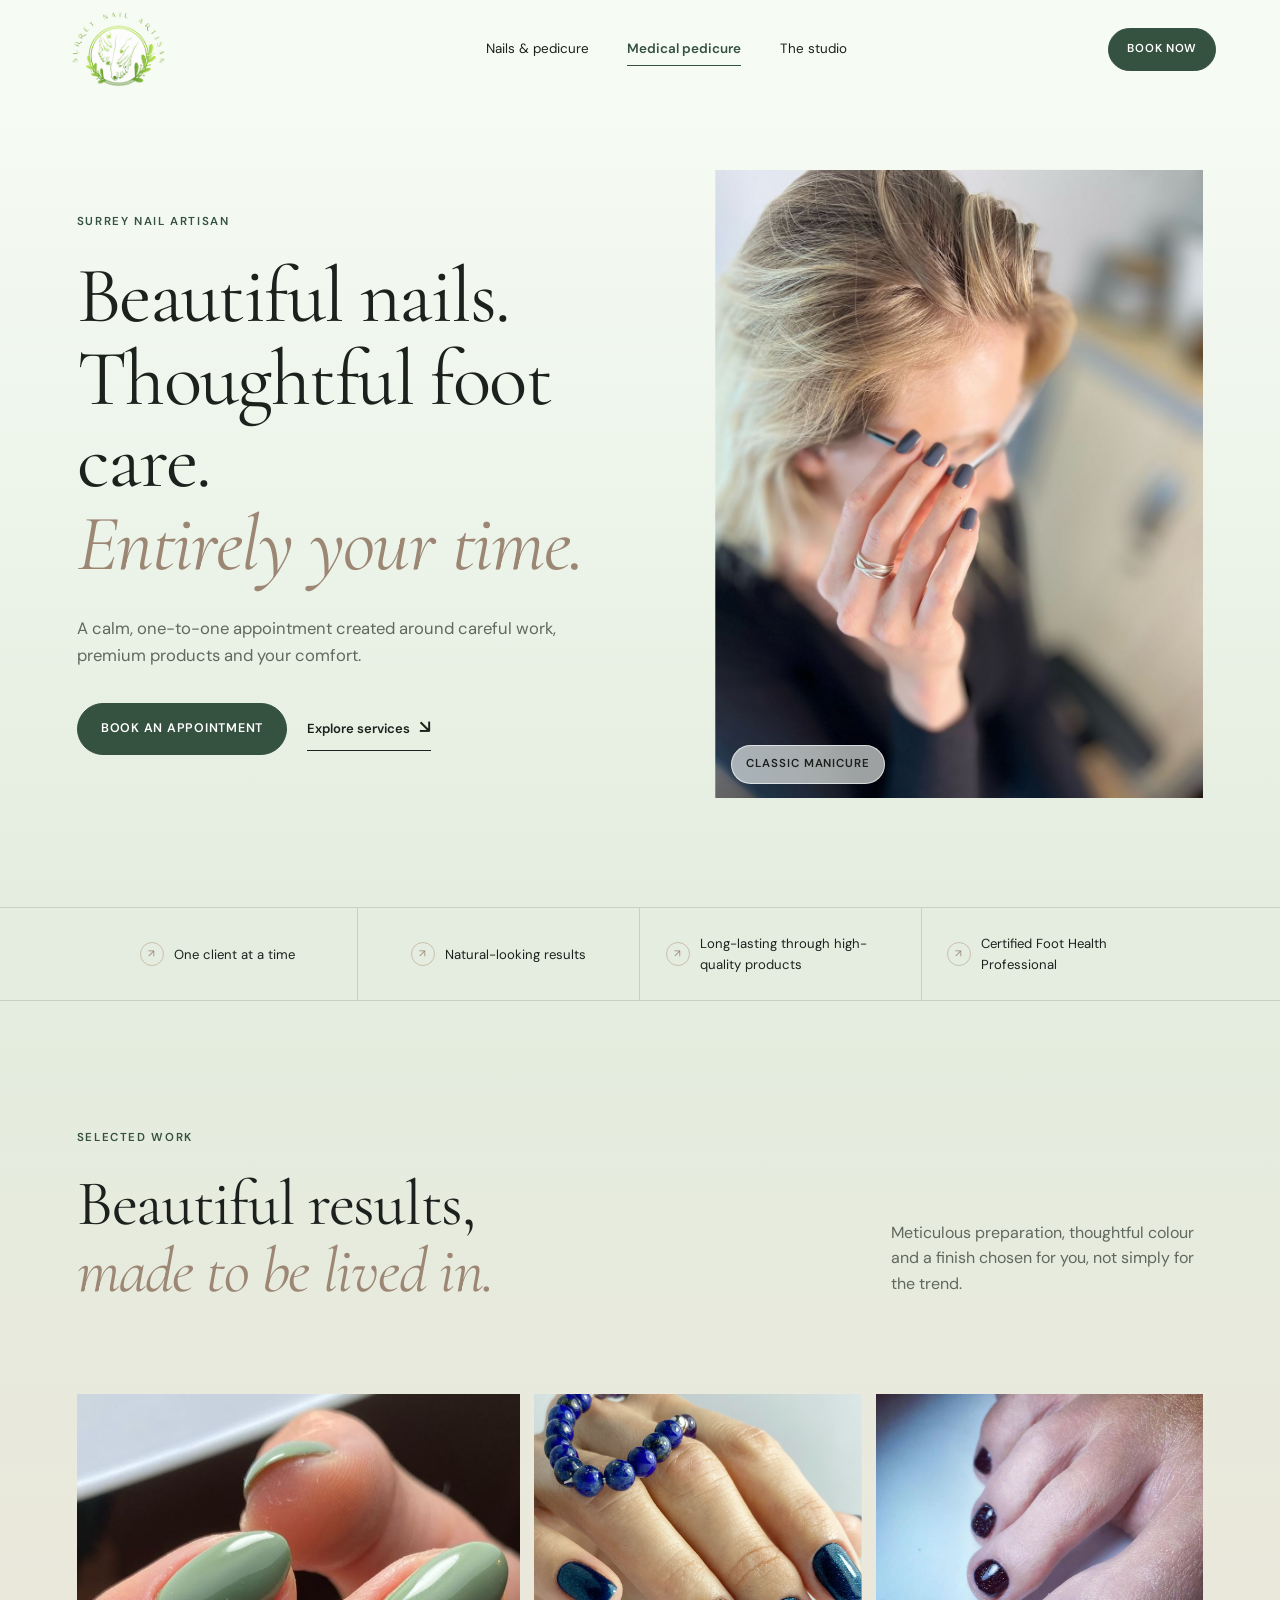
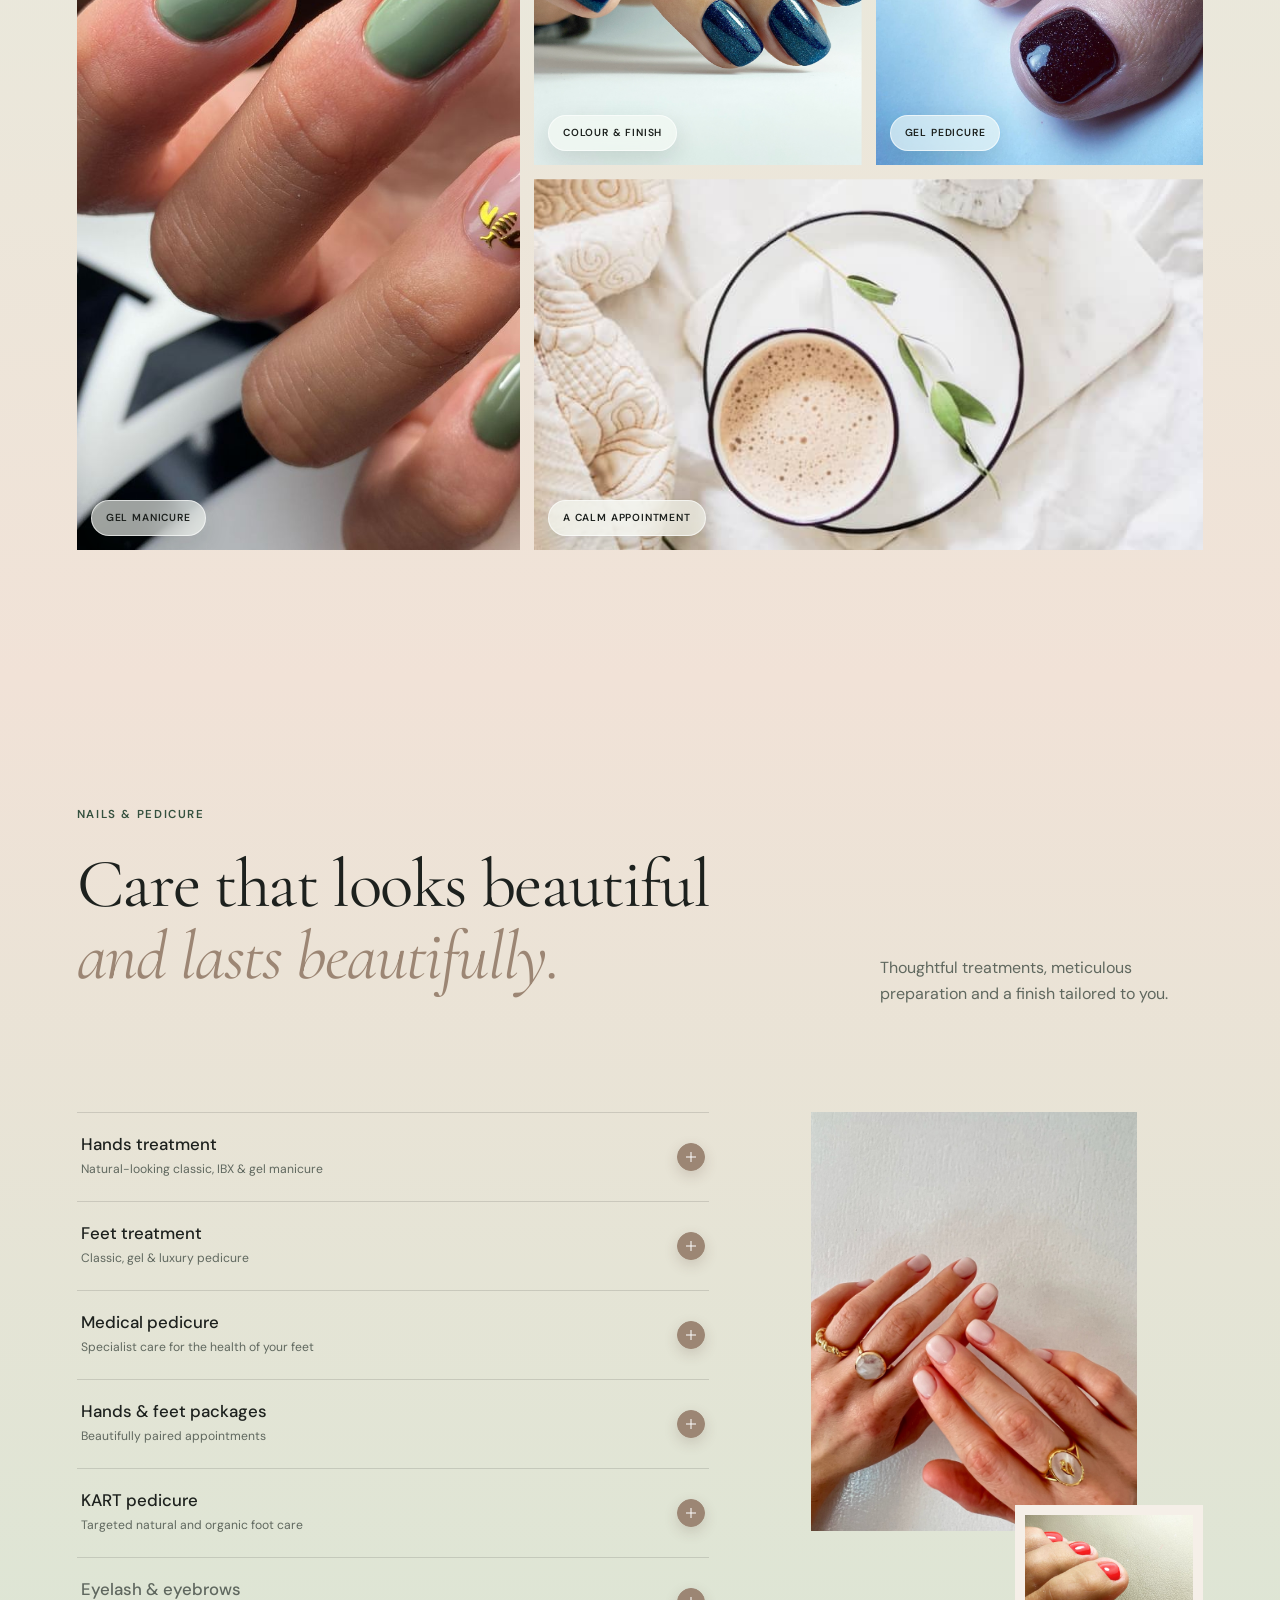
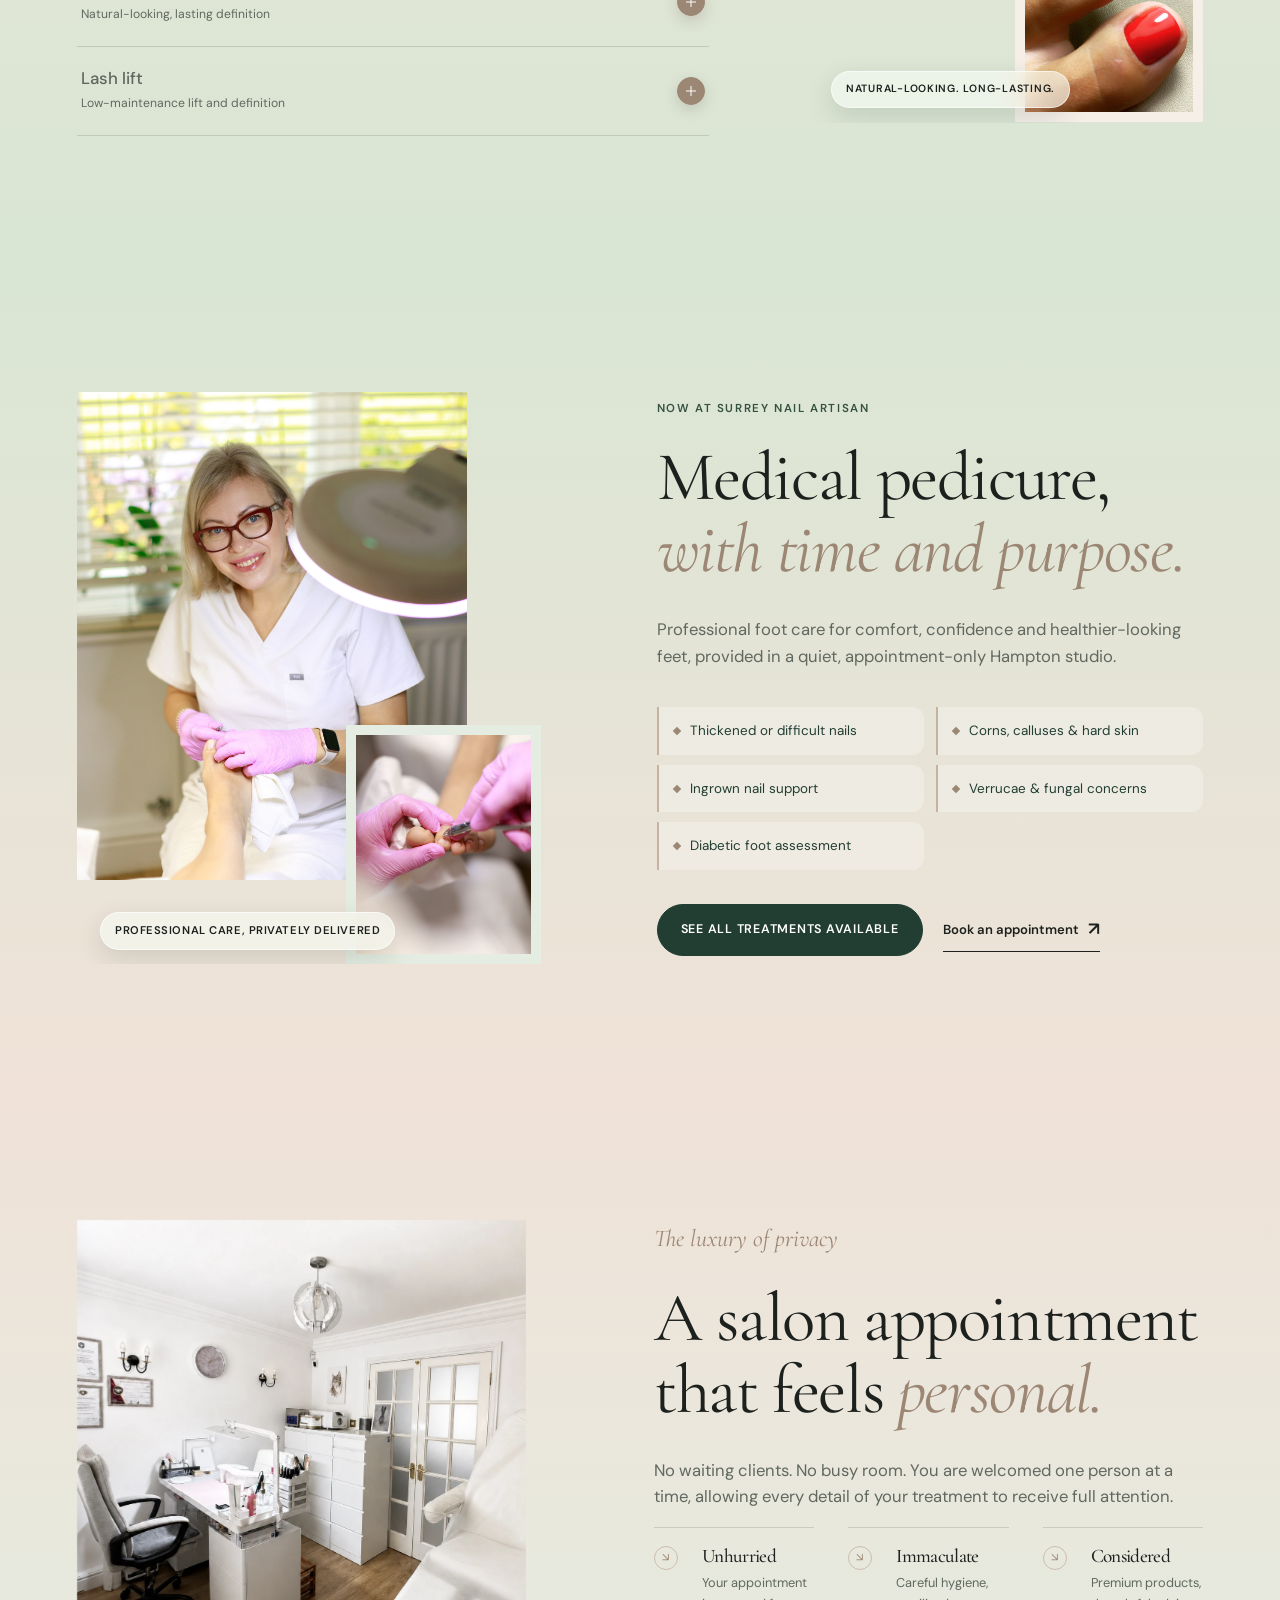
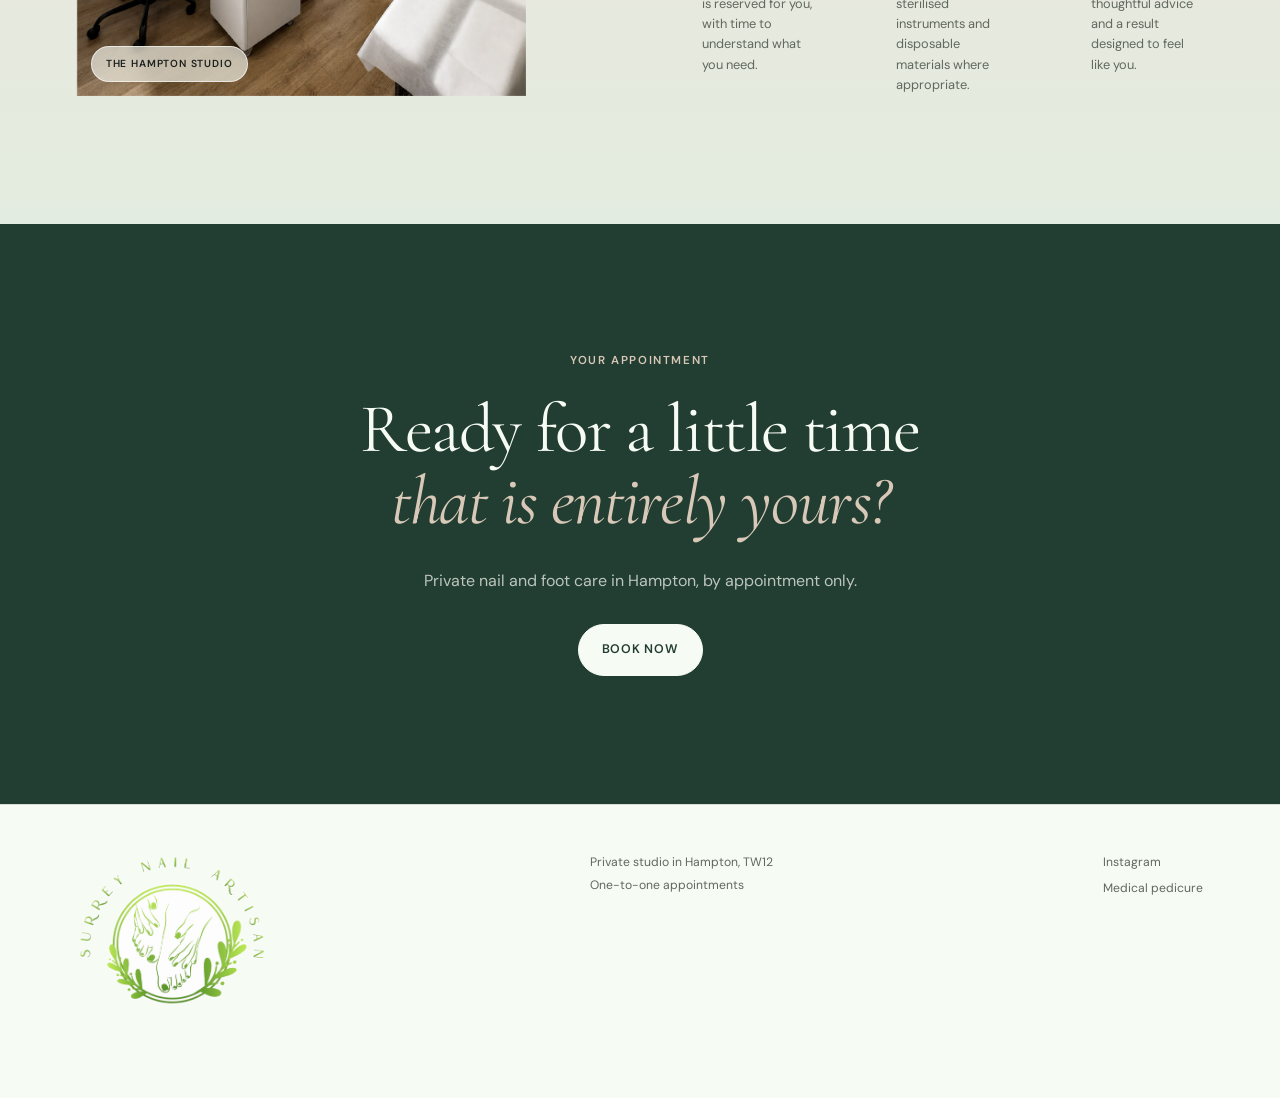
==== commit cf4234c3: "Reorder homepage features and compact studio values" ====
--- a/public/index.html
+++ b/public/index.html
@@ -177,6 +177,127 @@
         </div>
       </section>
 
+      <section class="services section-pad" id="services" aria-labelledby="services-title">
+        <div class="section-heading">
+          <div>
+            <p class="eyebrow">Nails &amp; pedicure</p>
+            <h2 id="services-title">Care that looks beautiful<br><em>and lasts beautifully.</em></h2>
+          </div>
+          <p>Thoughtful treatments, meticulous preparation and a finish tailored to you.</p>
+        </div>
+        <div class="service-layout service-layout-wide">
+          <div class="service-list service-catalogue">
+            <details class="service-accordion">
+              <summary class="service-row">
+                <span><strong>Hands treatment</strong><small>Natural-looking classic, IBX &amp; gel manicure</small></span>
+                <span class="service-toggle" aria-hidden="true"></span>
+              </summary>
+              <div class="service-panel">
+                <a class="service-item" href="hands-treatment.html"><span class="service-name">File &amp; polish</span><span class="service-duration">30 min</span><strong>£25</strong></a>
+                <a class="service-item" href="hands-treatment.html"><span class="service-name">Classic manicure</span><span class="service-duration">45 min</span><strong>£50</strong></a>
+                <a class="service-item" href="hands-treatment.html"><span class="service-name">IBX &amp; classic manicure</span><span class="service-duration">1 hour</span><strong>£55</strong></a>
+                <a class="service-item" href="hands-treatment.html"><span class="service-name">Gel manicure <small>removal with new application</small></span><span class="service-duration">1 hour 30 min</span><strong>£65</strong></a>
+                <a class="service-item" href="hands-treatment.html"><span class="service-name">Gel removal &amp; classic manicure <small>without new application</small></span><span class="service-duration">1 hour</span><strong>£60</strong></a>
+              </div>
+            </details>
+
+            <details class="service-accordion">
+              <summary class="service-row">
+                <span><strong>Feet treatment</strong><small>Classic, gel &amp; luxury pedicure</small></span>
+                <span class="service-toggle" aria-hidden="true"></span>
+              </summary>
+              <div class="service-panel">
+                <a class="service-item" href="feet-treatment.html"><span class="service-name">Gel removal &amp; classic pedicure <small>without new application</small></span><span class="service-duration">1 hour 15 min</span><strong>£65</strong></a>
+                <a class="service-item" href="feet-treatment.html"><span class="service-name">Classic pedicure</span><span class="service-duration">1 hour</span><strong>£63</strong></a>
+                <a class="service-item" href="feet-treatment.html"><span class="service-name">Gel pedicure</span><span class="service-duration">1 hour 30 min</span><strong>£70</strong></a>
+                <a class="service-item" href="feet-treatment.html"><span class="service-name">Luxury pedicure <small>without colour</small></span><span class="service-duration">1 hour 30 min</span><strong>£85</strong></a>
+                <a class="service-item" href="feet-treatment.html"><span class="service-name">Luxury pedicure <small>with colour</small></span><span class="service-duration">1 hour 45 min</span><strong>£95</strong></a>
+                <a class="service-item" href="feet-treatment.html"><span class="service-name">Men's classic pedicure</span><span class="service-duration">45 min</span><strong>£60</strong></a>
+              </div>
+            </details>
+
+            <details class="service-accordion">
+              <summary class="service-row">
+                <span><strong>Medical pedicure</strong><small>Specialist care for the health of your feet</small></span>
+                <span class="service-toggle" aria-hidden="true"></span>
+              </summary>
+              <div class="service-panel">
+                <a class="service-item" href="medical-pedicure.html"><span class="service-name">Foot care appointment &amp; treatment</span><span class="service-duration">45 min</span><strong>£75</strong></a>
+                <a class="service-item" href="medical-pedicure.html"><span class="service-name">Foot care follow-up</span><span class="service-duration">45 min</span><strong>£65</strong></a>
+                <a class="service-item" href="medical-pedicure.html"><span class="service-name">Diabetic foot assessment</span><span class="service-duration">45 min</span><strong>£75</strong></a>
+                <a class="service-item" href="medical-pedicure.html"><span class="service-name">Ingrown toenail</span><span class="service-duration">30 min</span><strong>£60</strong></a>
+                <a class="service-item" href="medical-pedicure.html"><span class="service-name">Verruca treatment</span><span class="service-duration">30 min</span><strong>£65</strong></a>
+                <a class="service-item" href="medical-pedicure.html"><span class="service-name">Fungal nail treatment</span><span class="service-duration">35 min</span><strong>£75</strong></a>
+                <a class="service-item" href="medical-pedicure.html"><span class="service-name">Toenail cutting <small>after initial appointment</small></span><span class="service-duration">30 min</span><strong>£45</strong></a>
+                <a class="service-item" href="medical-pedicure.html"><span class="service-name">Onyfix™ correction</span><span class="service-duration">Timing by assessment</span><strong>£65</strong></a>
+              </div>
+            </details>
+
+            <details class="service-accordion">
+              <summary class="service-row">
+                <span><strong>Hands &amp; feet packages</strong><small>Beautifully paired appointments</small></span>
+                <span class="service-toggle" aria-hidden="true"></span>
+              </summary>
+              <div class="service-panel">
+                <a class="service-item" href="hands-feet-packages.html"><span class="service-name">Classic manicure &amp; pedicure</span><span class="service-duration">1 hour 45 min</span><strong>£90</strong></a>
+                <a class="service-item" href="hands-feet-packages.html"><span class="service-name">Gel manicure &amp; classic pedicure</span><span class="service-duration">2 hours 30 min</span><strong>£110</strong></a>
+                <a class="service-item" href="hands-feet-packages.html"><span class="service-name">Classic manicure &amp; gel pedicure</span><span class="service-duration">2 hours 30 min</span><strong>£110</strong></a>
+                <a class="service-item" href="hands-feet-packages.html"><span class="service-name">Gel manicure &amp; gel pedicure</span><span class="service-duration">2 hours 45 min</span><strong>£125</strong></a>
+                <a class="service-item" href="hands-feet-packages.html"><span class="service-name">Male manicure &amp; pedicure</span><span class="service-duration">1 hour 15 min</span><strong>£70</strong></a>
+              </div>
+            </details>
+
+            <details class="service-accordion">
+              <summary class="service-row">
+                <span><strong>KART pedicure</strong><small>Targeted natural and organic foot care</small></span>
+                <span class="service-toggle" aria-hidden="true"></span>
+              </summary>
+              <div class="service-panel">
+                <a class="service-item" href="kart-pedicure.html"><span class="service-name">KART pedicure</span><span class="service-duration">1 hour</span><strong>£70</strong></a>
+                <a class="service-item" href="kart-pedicure.html"><span class="service-name">KART pedicure with colour</span><span class="service-duration">1 hour 30 min</span><strong>£80</strong></a>
+                <a class="service-item" href="kart-pedicure.html"><span class="service-name">Callus peel</span><span class="service-duration">1 hour</span><strong>£70</strong></a>
+              </div>
+            </details>
+
+            <details class="service-accordion service-accordion-secondary">
+              <summary class="service-row">
+                <span><strong>Eyelash &amp; eyebrows</strong><small>Natural-looking, lasting definition</small></span>
+                <span class="service-toggle" aria-hidden="true"></span>
+              </summary>
+              <div class="service-panel">
+                <a class="service-item" href="eyelash-eyebrows.html"><span class="service-name">Eyebrow shape</span><span class="service-duration">15 min</span><strong>£12</strong></a>
+                <a class="service-item" href="eyelash-eyebrows.html"><span class="service-name">Eyebrow tint</span><span class="service-duration">15 min</span><strong>£13</strong></a>
+                <a class="service-item" href="eyelash-eyebrows.html"><span class="service-name">Eyebrow shape &amp; tint</span><span class="service-duration">30 min</span><strong>£25</strong></a>
+                <a class="service-item" href="eyelash-eyebrows.html"><span class="service-name">Eyelash tint</span><span class="service-duration">15 min</span><strong>£13</strong></a>
+                <a class="service-item" href="eyelash-eyebrows.html"><span class="service-name">Eyelash &amp; eyebrow tint</span><span class="service-duration">30 min</span><strong>£25</strong></a>
+              </div>
+            </details>
+
+            <details class="service-accordion service-accordion-secondary">
+              <summary class="service-row">
+                <span><strong>Lash lift</strong><small>Low-maintenance lift and definition</small></span>
+                <span class="service-toggle" aria-hidden="true"></span>
+              </summary>
+              <div class="service-panel">
+                <a class="service-item" href="lash-lift.html"><span class="service-name">LVL Enhance / lash lift</span><span class="service-duration">1 hour</span><strong>£60</strong></a>
+                <a class="service-item" href="lash-lift.html"><span class="service-name">LVL Enhance / lash lift &amp; eyebrow</span><span class="service-duration">1 hour</span><strong>£80</strong></a>
+                <a class="service-item" href="lash-lift.html"><span class="service-name">LVL Enhance / eyebrows</span><span class="service-duration">1 hour</span><strong>£60</strong></a>
+              </div>
+            </details>
+
+          </div>
+          <div class="service-collage" id="service-collage" aria-label="Natural manicure and pedicure results">
+            <figure class="service-collage-main">
+              <img src="assets/natural-manicure.jpg" alt="Natural pale manicure from Surrey Nail Artisan">
+            </figure>
+            <figure class="service-collage-detail">
+              <img src="assets/coral-pedicure.jpg" alt="Coral gel pedicure from Surrey Nail Artisan">
+            </figure>
+            <span class="service-collage-note">Natural-looking. Long-lasting.</span>
+          </div>
+        </div>
+      </section>
+
       <section class="medical-feature section-pad" aria-labelledby="medical-title">
         <div class="medical-feature-images">
           <figure class="medical-image-main">
@@ -205,127 +326,6 @@
         </div>
       </section>
 
-      <section class="services section-pad" id="services" aria-labelledby="services-title">
-        <div class="section-heading">
-          <div>
-            <p class="eyebrow">Nails &amp; pedicure</p>
-            <h2 id="services-title">Care that looks beautiful<br><em>and lasts beautifully.</em></h2>
-          </div>
-          <p>Thoughtful treatments, meticulous preparation and a finish tailored to you.</p>
-        </div>
-        <div class="service-layout service-layout-wide">
-          <div class="service-list service-catalogue">
-            <details class="service-accordion">
-              <summary class="service-row">
-                <span><strong>Hands treatment</strong><small>Natural-looking classic, IBX &amp; gel manicure</small></span>
-                <span class="service-toggle" aria-hidden="true"></span>
-              </summary>
-              <div class="service-panel">
-                <a class="service-item" href="hands-treatment.html"><span class="service-name">File &amp; polish</span><span class="service-duration">30 min</span><strong>£25</strong></a>
-                <a class="service-item" href="hands-treatment.html"><span class="service-name">Classic manicure</span><span class="service-duration">45 min</span><strong>£50</strong></a>
-                <a class="service-item" href="hands-treatment.html"><span class="service-name">IBX &amp; classic manicure</span><span class="service-duration">1 hour</span><strong>£55</strong></a>
-                <a class="service-item" href="hands-treatment.html"><span class="service-name">Gel manicure <small>removal with new application</small></span><span class="service-duration">1 hour 30 min</span><strong>£65</strong></a>
-                <a class="service-item" href="hands-treatment.html"><span class="service-name">Gel removal &amp; classic manicure <small>without new application</small></span><span class="service-duration">1 hour</span><strong>£60</strong></a>
-              </div>
-            </details>
-
-            <details class="service-accordion">
-              <summary class="service-row">
-                <span><strong>Feet treatment</strong><small>Classic, gel &amp; luxury pedicure</small></span>
-                <span class="service-toggle" aria-hidden="true"></span>
-              </summary>
-              <div class="service-panel">
-                <a class="service-item" href="feet-treatment.html"><span class="service-name">Gel removal &amp; classic pedicure <small>without new application</small></span><span class="service-duration">1 hour 15 min</span><strong>£65</strong></a>
-                <a class="service-item" href="feet-treatment.html"><span class="service-name">Classic pedicure</span><span class="service-duration">1 hour</span><strong>£63</strong></a>
-                <a class="service-item" href="feet-treatment.html"><span class="service-name">Gel pedicure</span><span class="service-duration">1 hour 30 min</span><strong>£70</strong></a>
-                <a class="service-item" href="feet-treatment.html"><span class="service-name">Luxury pedicure <small>without colour</small></span><span class="service-duration">1 hour 30 min</span><strong>£85</strong></a>
-                <a class="service-item" href="feet-treatment.html"><span class="service-name">Luxury pedicure <small>with colour</small></span><span class="service-duration">1 hour 45 min</span><strong>£95</strong></a>
-                <a class="service-item" href="feet-treatment.html"><span class="service-name">Men's classic pedicure</span><span class="service-duration">45 min</span><strong>£60</strong></a>
-              </div>
-            </details>
-
-            <details class="service-accordion">
-              <summary class="service-row">
-                <span><strong>Medical pedicure</strong><small>Specialist care for the health of your feet</small></span>
-                <span class="service-toggle" aria-hidden="true"></span>
-              </summary>
-              <div class="service-panel">
-                <a class="service-item" href="medical-pedicure.html"><span class="service-name">Foot care appointment &amp; treatment</span><span class="service-duration">45 min</span><strong>£75</strong></a>
-                <a class="service-item" href="medical-pedicure.html"><span class="service-name">Foot care follow-up</span><span class="service-duration">45 min</span><strong>£65</strong></a>
-                <a class="service-item" href="medical-pedicure.html"><span class="service-name">Diabetic foot assessment</span><span class="service-duration">45 min</span><strong>£75</strong></a>
-                <a class="service-item" href="medical-pedicure.html"><span class="service-name">Ingrown toenail</span><span class="service-duration">30 min</span><strong>£60</strong></a>
-                <a class="service-item" href="medical-pedicure.html"><span class="service-name">Verruca treatment</span><span class="service-duration">30 min</span><strong>£65</strong></a>
-                <a class="service-item" href="medical-pedicure.html"><span class="service-name">Fungal nail treatment</span><span class="service-duration">35 min</span><strong>£75</strong></a>
-                <a class="service-item" href="medical-pedicure.html"><span class="service-name">Toenail cutting <small>after initial appointment</small></span><span class="service-duration">30 min</span><strong>£45</strong></a>
-                <a class="service-item" href="medical-pedicure.html"><span class="service-name">Onyfix™ correction</span><span class="service-duration">Timing by assessment</span><strong>£65</strong></a>
-              </div>
-            </details>
-
-            <details class="service-accordion">
-              <summary class="service-row">
-                <span><strong>Hands &amp; feet packages</strong><small>Beautifully paired appointments</small></span>
-                <span class="service-toggle" aria-hidden="true"></span>
-              </summary>
-              <div class="service-panel">
-                <a class="service-item" href="hands-feet-packages.html"><span class="service-name">Classic manicure &amp; pedicure</span><span class="service-duration">1 hour 45 min</span><strong>£90</strong></a>
-                <a class="service-item" href="hands-feet-packages.html"><span class="service-name">Gel manicure &amp; classic pedicure</span><span class="service-duration">2 hours 30 min</span><strong>£110</strong></a>
-                <a class="service-item" href="hands-feet-packages.html"><span class="service-name">Classic manicure &amp; gel pedicure</span><span class="service-duration">2 hours 30 min</span><strong>£110</strong></a>
-                <a class="service-item" href="hands-feet-packages.html"><span class="service-name">Gel manicure &amp; gel pedicure</span><span class="service-duration">2 hours 45 min</span><strong>£125</strong></a>
-                <a class="service-item" href="hands-feet-packages.html"><span class="service-name">Male manicure &amp; pedicure</span><span class="service-duration">1 hour 15 min</span><strong>£70</strong></a>
-              </div>
-            </details>
-
-            <details class="service-accordion">
-              <summary class="service-row">
-                <span><strong>KART pedicure</strong><small>Targeted natural and organic foot care</small></span>
-                <span class="service-toggle" aria-hidden="true"></span>
-              </summary>
-              <div class="service-panel">
-                <a class="service-item" href="kart-pedicure.html"><span class="service-name">KART pedicure</span><span class="service-duration">1 hour</span><strong>£70</strong></a>
-                <a class="service-item" href="kart-pedicure.html"><span class="service-name">KART pedicure with colour</span><span class="service-duration">1 hour 30 min</span><strong>£80</strong></a>
-                <a class="service-item" href="kart-pedicure.html"><span class="service-name">Callus peel</span><span class="service-duration">1 hour</span><strong>£70</strong></a>
-              </div>
-            </details>
-
-            <details class="service-accordion service-accordion-secondary">
-              <summary class="service-row">
-                <span><strong>Eyelash &amp; eyebrows</strong><small>Natural-looking, lasting definition</small></span>
-                <span class="service-toggle" aria-hidden="true"></span>
-              </summary>
-              <div class="service-panel">
-                <a class="service-item" href="eyelash-eyebrows.html"><span class="service-name">Eyebrow shape</span><span class="service-duration">15 min</span><strong>£12</strong></a>
-                <a class="service-item" href="eyelash-eyebrows.html"><span class="service-name">Eyebrow tint</span><span class="service-duration">15 min</span><strong>£13</strong></a>
-                <a class="service-item" href="eyelash-eyebrows.html"><span class="service-name">Eyebrow shape &amp; tint</span><span class="service-duration">30 min</span><strong>£25</strong></a>
-                <a class="service-item" href="eyelash-eyebrows.html"><span class="service-name">Eyelash tint</span><span class="service-duration">15 min</span><strong>£13</strong></a>
-                <a class="service-item" href="eyelash-eyebrows.html"><span class="service-name">Eyelash &amp; eyebrow tint</span><span class="service-duration">30 min</span><strong>£25</strong></a>
-              </div>
-            </details>
-
-            <details class="service-accordion service-accordion-secondary">
-              <summary class="service-row">
-                <span><strong>Lash lift</strong><small>Low-maintenance lift and definition</small></span>
-                <span class="service-toggle" aria-hidden="true"></span>
-              </summary>
-              <div class="service-panel">
-                <a class="service-item" href="lash-lift.html"><span class="service-name">LVL Enhance / lash lift</span><span class="service-duration">1 hour</span><strong>£60</strong></a>
-                <a class="service-item" href="lash-lift.html"><span class="service-name">LVL Enhance / lash lift &amp; eyebrow</span><span class="service-duration">1 hour</span><strong>£80</strong></a>
-                <a class="service-item" href="lash-lift.html"><span class="service-name">LVL Enhance / eyebrows</span><span class="service-duration">1 hour</span><strong>£60</strong></a>
-              </div>
-            </details>
-
-          </div>
-          <div class="service-collage" id="service-collage" aria-label="Natural manicure and pedicure results">
-            <figure class="service-collage-main">
-              <img src="assets/natural-manicure.jpg" alt="Natural pale manicure from Surrey Nail Artisan">
-            </figure>
-            <figure class="service-collage-detail">
-              <img src="assets/coral-pedicure.jpg" alt="Coral gel pedicure from Surrey Nail Artisan">
-            </figure>
-            <span class="service-collage-note">Natural-looking. Long-lasting.</span>
-          </div>
-        </div>
-      </section>
-
       <section class="private-studio section-pad" id="private-studio" aria-labelledby="studio-title">
         <figure class="studio-photo">
           <img src="assets/hampton-studio-2026.webp" alt="Bright private Hampton nail and foot-care studio with professional treatment equipment">
@@ -336,9 +336,9 @@
           <h2 id="studio-title">A salon appointment<br>that feels <em>personal.</em></h2>
           <p class="lead">No waiting clients. No busy room. You are welcomed one person at a time, allowing every detail of your treatment to receive full attention.</p>
           <div class="studio-values">
-            <article><span class="value-icon" aria-hidden="true"></span><h3>Unhurried</h3><p>Your appointment is reserved for you, with time to understand what you need.</p></article>
-            <article><span class="value-icon" aria-hidden="true"></span><h3>Immaculate</h3><p>Careful hygiene, sterilised instruments and disposable materials where appropriate.</p></article>
-            <article><span class="value-icon" aria-hidden="true"></span><h3>Considered</h3><p>Premium products, thoughtful advice and a result designed to feel like you.</p></article>
+            <article><span class="value-icon" aria-hidden="true"></span><div><h3>Unhurried</h3><p>Your appointment is reserved for you, with time to understand what you need.</p></div></article>
+            <article><span class="value-icon" aria-hidden="true"></span><div><h3>Immaculate</h3><p>Careful hygiene, sterilised instruments and disposable materials where appropriate.</p></div></article>
+            <article><span class="value-icon" aria-hidden="true"></span><div><h3>Considered</h3><p>Premium products, thoughtful advice and a result designed to feel like you.</p></div></article>
           </div>
         </div>
       </section>
--- a/public/styles.css
+++ b/public/styles.css
@@ -767,17 +767,21 @@
 }
 
 .studio-values article {
+  display: grid;
+  grid-template-columns: 30px minmax(0, 1fr);
+  gap: 18px;
   padding-top: 18px;
   border-top: 1px solid var(--line);
 }
 
 .studio-values h3 {
-  margin: 22px 0 12px;
+  margin: 0 0 7px;
   font-size: 1.2rem;
   font-weight: 500;
 }
 
 .studio-values p {
+  margin: 0;
   color: var(--muted);
   font-size: 0.8rem;
 }
@@ -1687,11 +1691,11 @@
 }
 
 .medical-feature {
+  background: linear-gradient(180deg, #d9e6d4 0%, #f0e2d8 100%);
+}
+
+.services {
   background: linear-gradient(180deg, #f1e2d7 0%, #d9e6d4 100%);
-}
-
-.services {
-  background: linear-gradient(180deg, #d9e6d4 0%, #f0e2d8 100%);
 }
 
 .private-studio {
@@ -1773,10 +1777,6 @@
   margin: 0;
   color: var(--taupe);
   font-size: 0.72rem;
-}
-
-.studio-values h3 {
-  margin-top: 18px;
 }
 
 .expect-steps li {
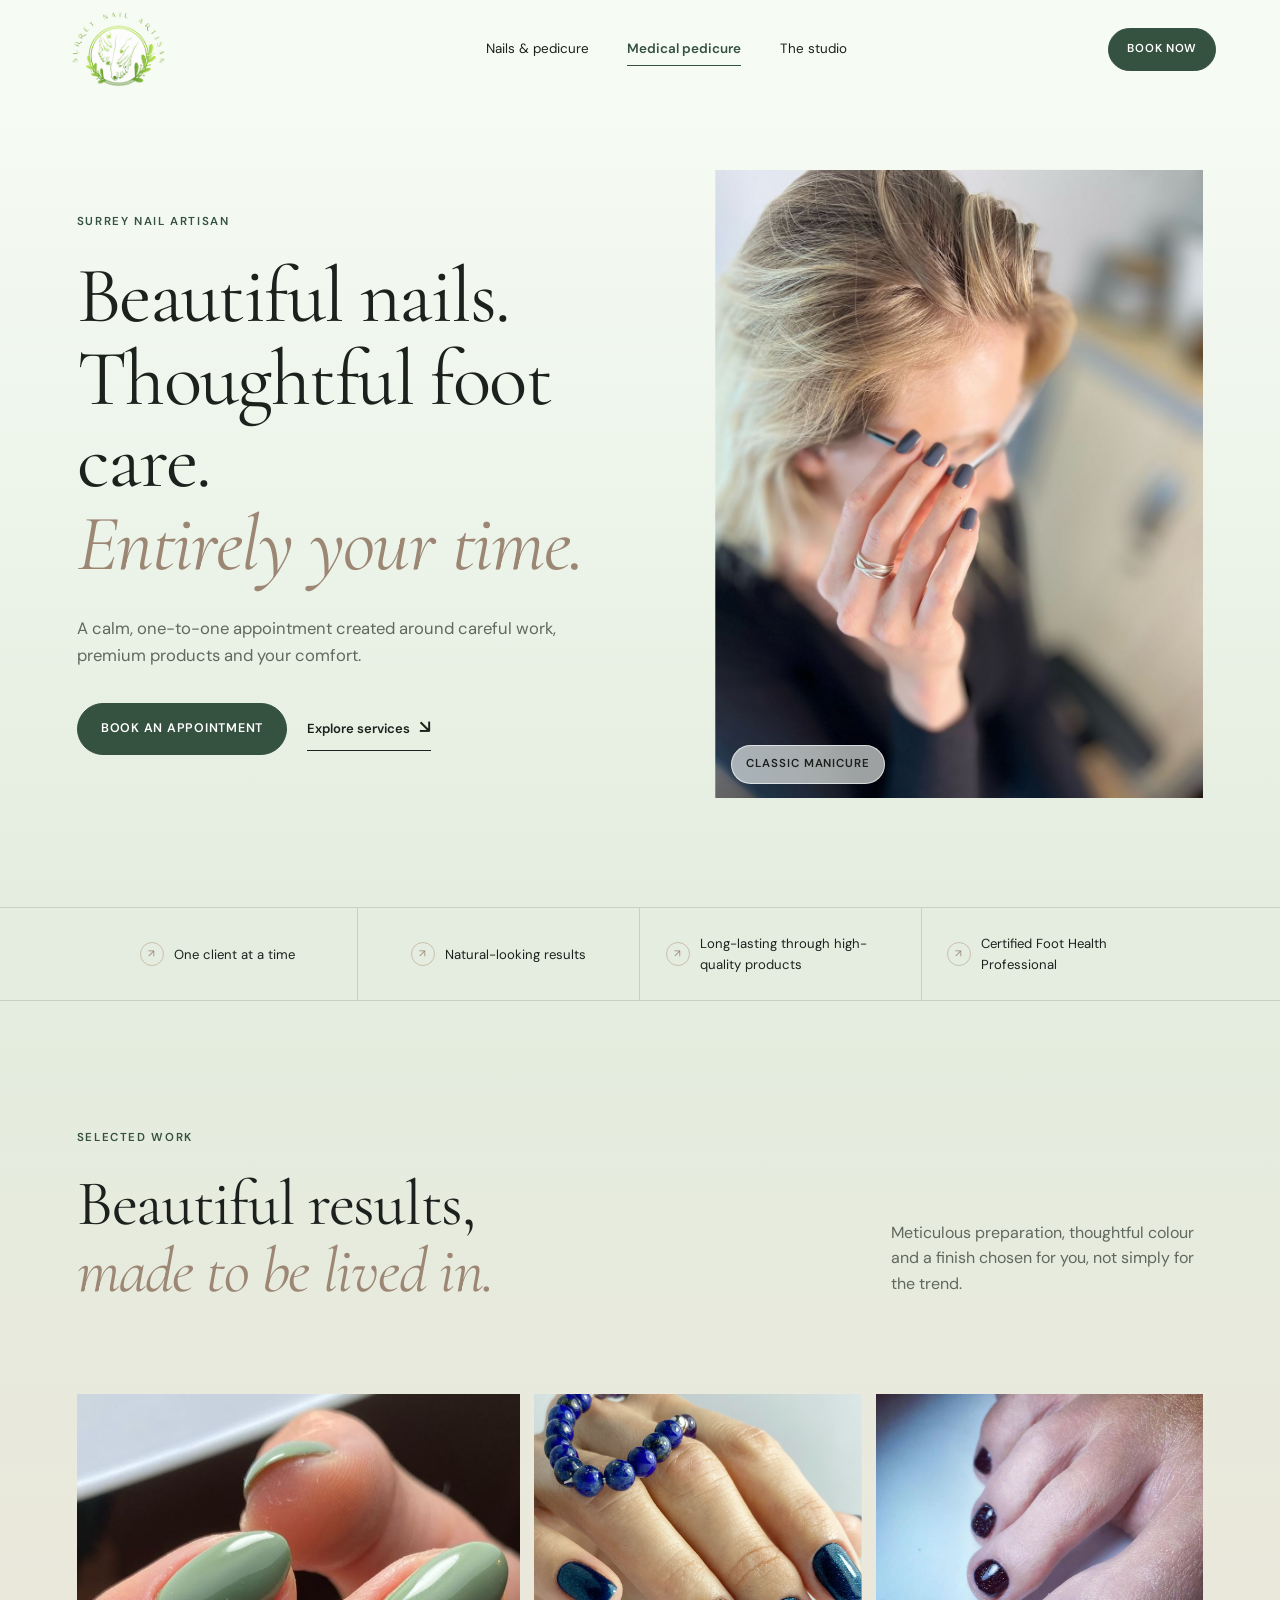
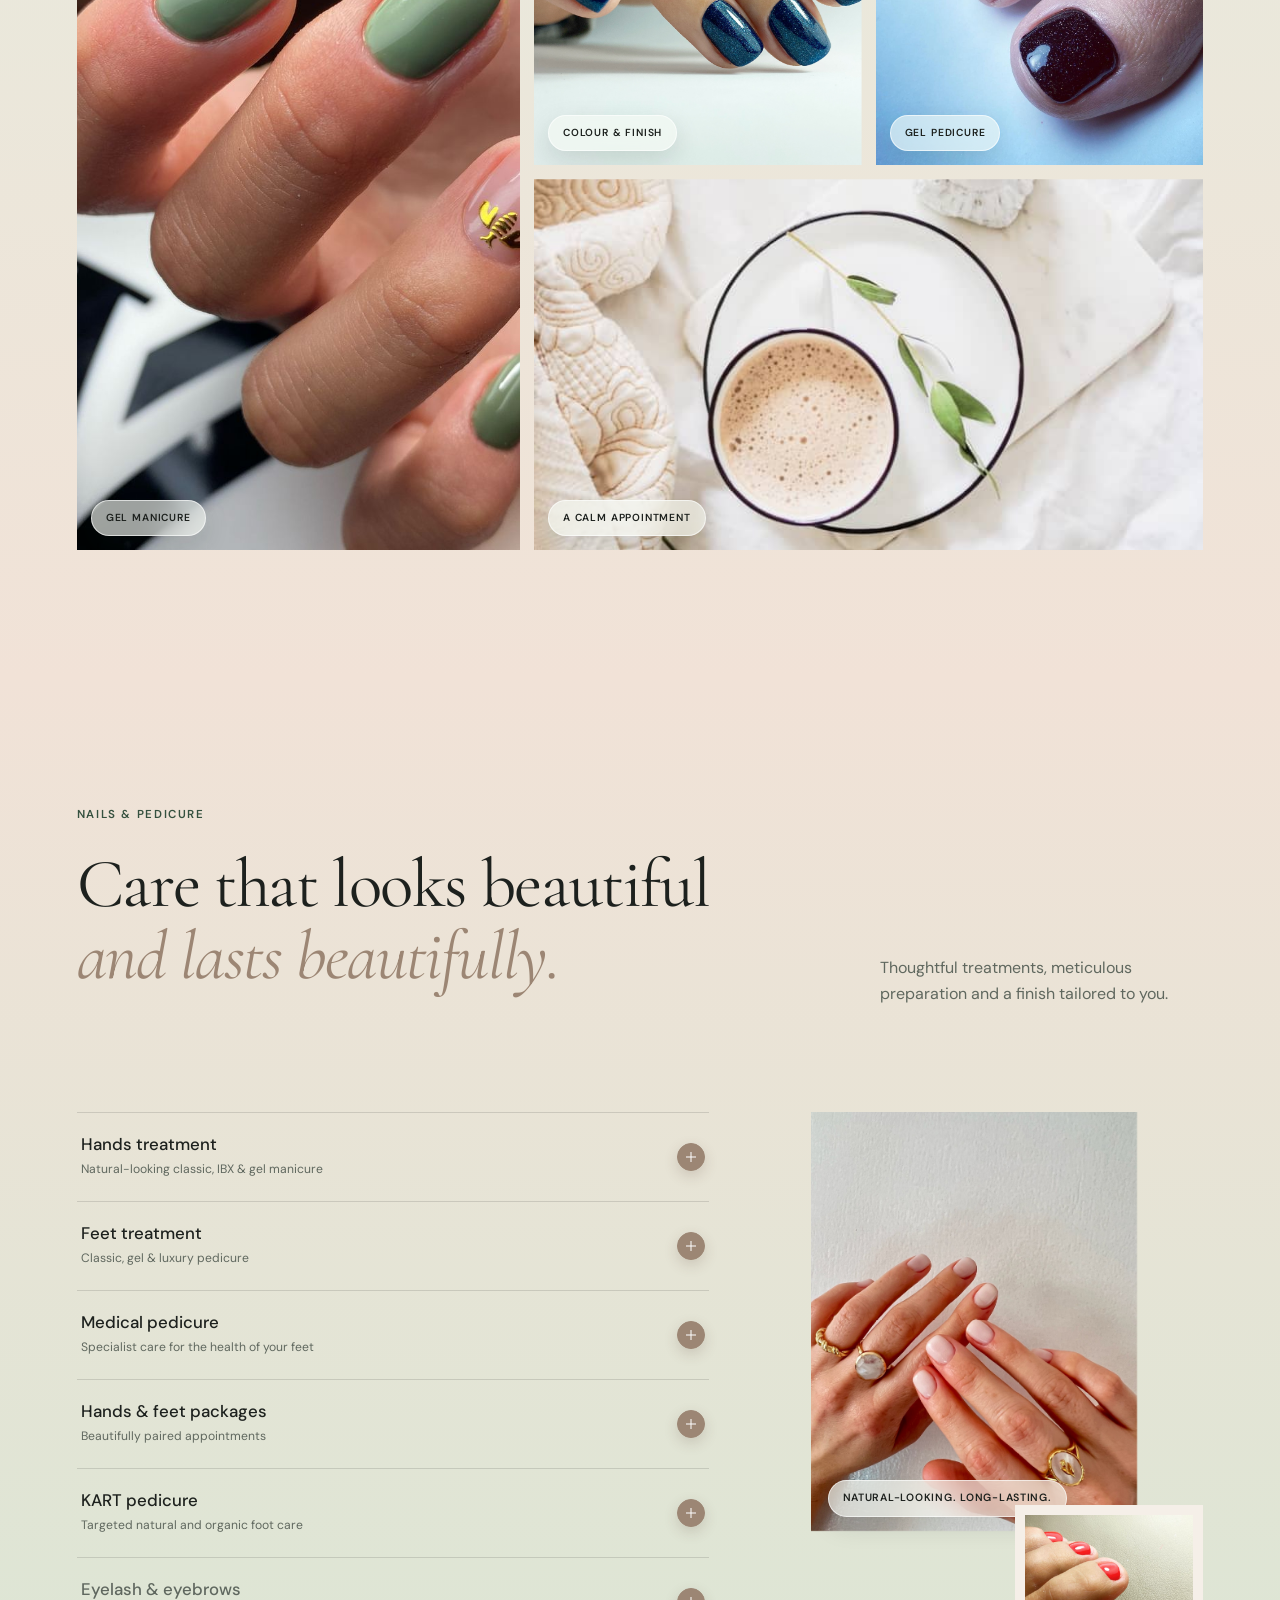
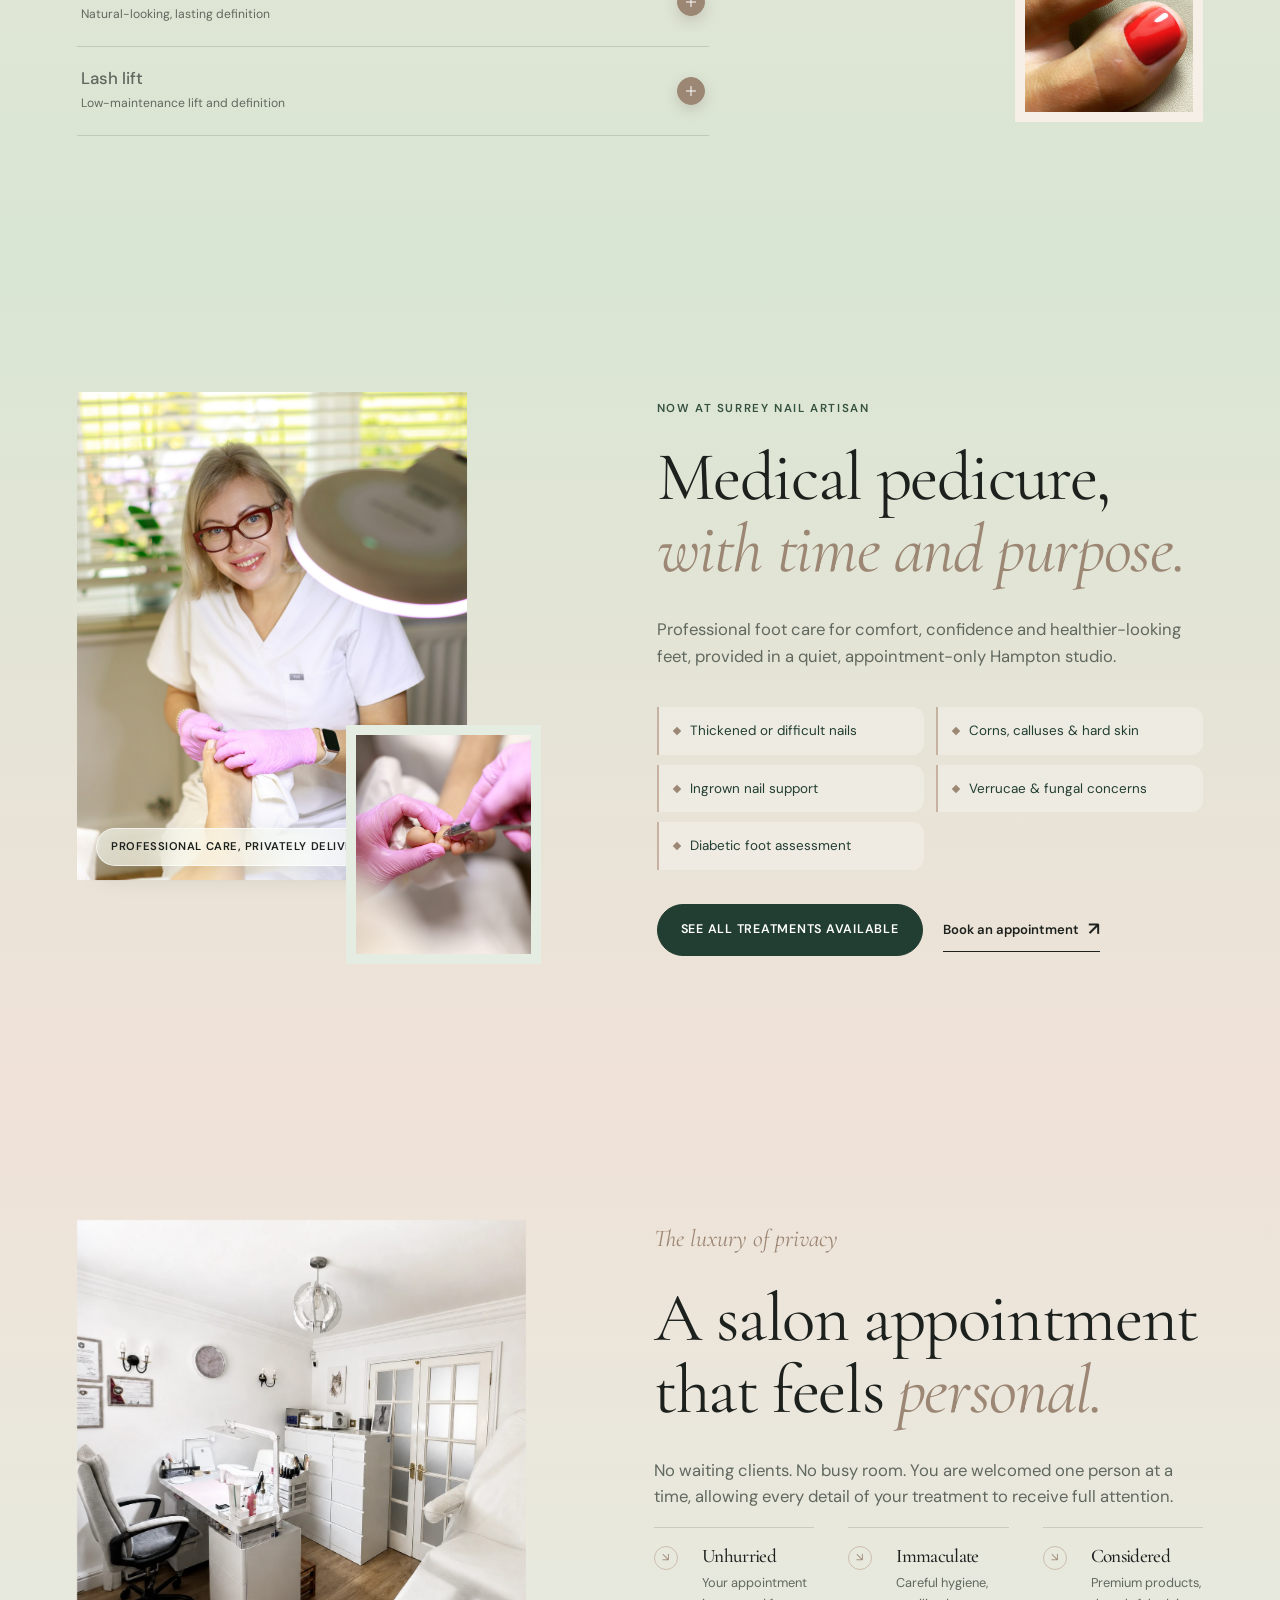
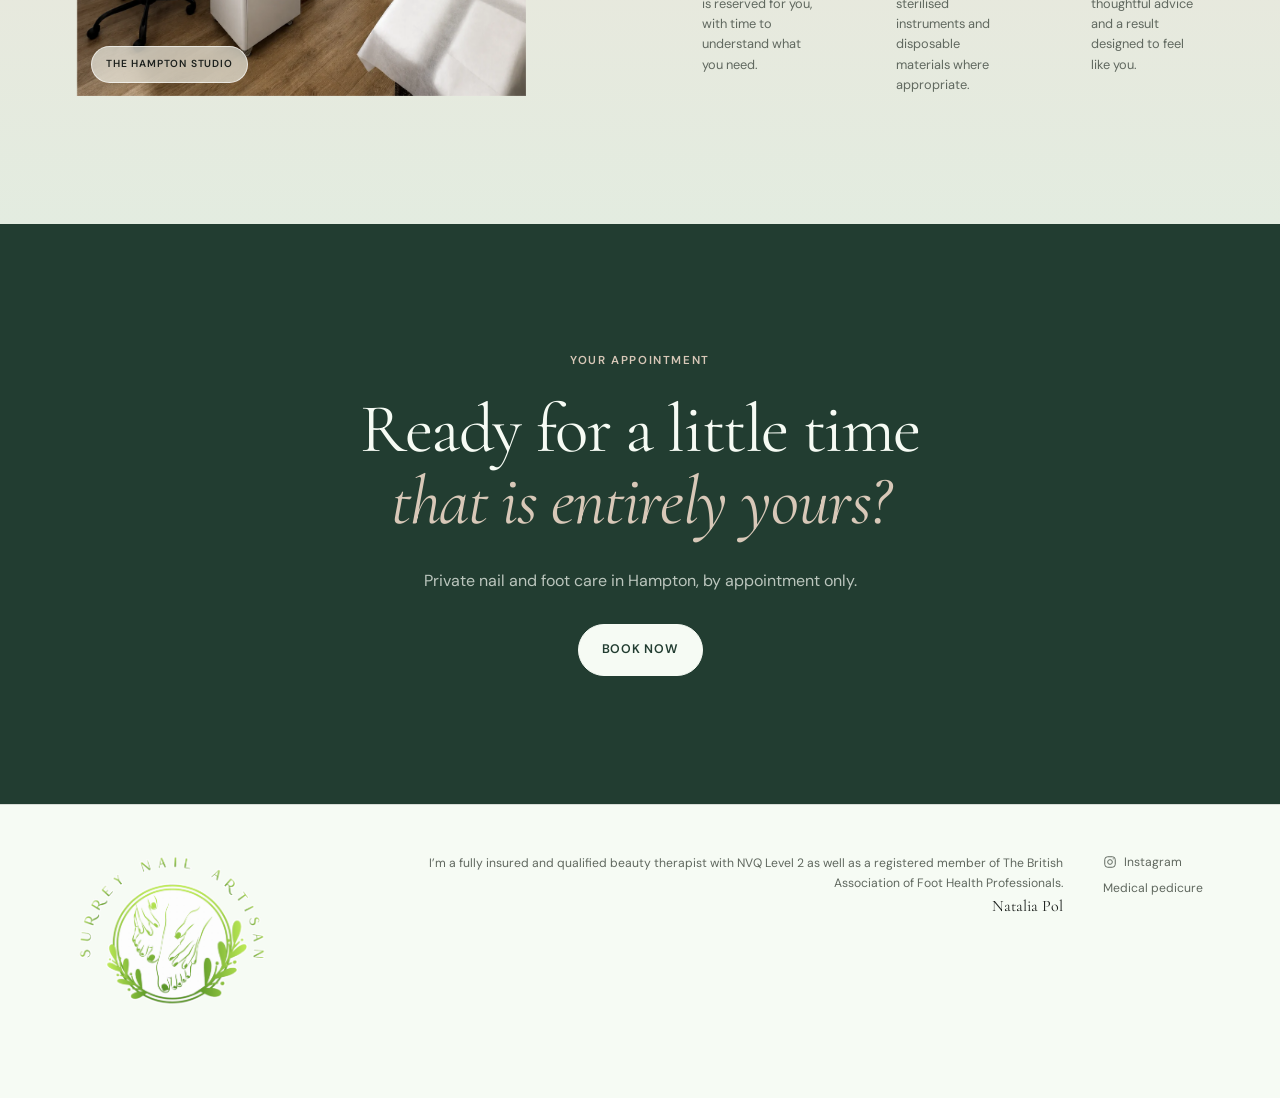
==== commit 58bb34b2: "Fine-tune image labels and homepage footer" ====
--- a/public/index.html
+++ b/public/index.html
@@ -23,7 +23,7 @@
     <link rel="preconnect" href="https://fonts.googleapis.com">
     <link rel="preconnect" href="https://fonts.gstatic.com" crossorigin>
     <link href="https://fonts.googleapis.com/css2?family=Cormorant+Garamond:ital,wght@0,400;1,400&family=DM+Sans:wght@400;500;600&display=swap" rel="stylesheet">
-    <link rel="stylesheet" href="styles.css">
+    <link rel="stylesheet" href="styles.css?v=20260726-1">
     <script src="tracking.js"></script>
     <script src="script.js" defer></script>
     <script type="application/ld+json">
@@ -289,11 +289,11 @@
           <div class="service-collage" id="service-collage" aria-label="Natural manicure and pedicure results">
             <figure class="service-collage-main">
               <img src="assets/natural-manicure.jpg" alt="Natural pale manicure from Surrey Nail Artisan">
+              <span class="service-collage-note">Natural-looking. Long-lasting.</span>
             </figure>
             <figure class="service-collage-detail">
               <img src="assets/coral-pedicure.jpg" alt="Coral gel pedicure from Surrey Nail Artisan">
             </figure>
-            <span class="service-collage-note">Natural-looking. Long-lasting.</span>
           </div>
         </div>
       </section>
@@ -302,11 +302,11 @@
         <div class="medical-feature-images">
           <figure class="medical-image-main">
             <img src="assets/natalia-foot-care.jpeg" alt="Professional foot care in the private Hampton studio">
+            <span class="image-note">Professional care, privately delivered</span>
           </figure>
           <figure class="medical-image-detail">
             <img src="assets/medical-treatment-nails.jpeg" alt="Detailed professional toenail care">
           </figure>
-          <span class="image-note">Professional care, privately delivered</span>
         </div>
         <div class="medical-copy">
           <p class="eyebrow">Now at Surrey Nail Artisan</p>
@@ -351,13 +351,23 @@
       </section>
     </main>
 
-    <footer class="site-footer">
+    <footer class="site-footer home-footer">
       <a class="footer-brand" href="index.html" aria-label="Surrey Nail Artisan home">
         <img src="assets/surrey-nail-artisan-logo.png" alt="Surrey Nail Artisan">
       </a>
-      <div><p>Private studio in Hampton, TW12</p><p>One-to-one appointments</p></div>
+      <div class="footer-credentials">
+        <p>I&rsquo;m a fully insured and qualified beauty therapist with NVQ Level 2 as well as a registered member of The British Association of Foot Health Professionals.</p>
+        <p class="footer-signature">Natalia Pol</p>
+      </div>
       <div class="footer-links">
-        <a href="https://www.instagram.com/surreynailartisan/">Instagram</a>
+        <a class="instagram-link" href="https://www.instagram.com/surreynailartisan/">
+          <svg class="instagram-icon" viewBox="0 0 24 24" aria-hidden="true" focusable="false">
+            <rect x="3" y="3" width="18" height="18" rx="5"></rect>
+            <circle cx="12" cy="12" r="4"></circle>
+            <circle class="instagram-icon-dot" cx="17.5" cy="6.5" r="1"></circle>
+          </svg>
+          <span>Instagram</span>
+        </a>
         <a href="medical-pedicure.html">Medical pedicure</a>
       </div>
     </footer>
--- a/public/styles.css
+++ b/public/styles.css
@@ -494,6 +494,7 @@
 }
 
 .medical-image-main {
+  position: relative;
   margin: 0;
 }
 
@@ -689,6 +690,10 @@
   height: 100%;
   object-fit: cover;
   object-position: 50% 66%;
+}
+
+.service-collage-main {
+  position: relative;
 }
 
 .service-collage-detail {
@@ -835,10 +840,53 @@
   margin-bottom: 4px;
 }
 
+.home-footer {
+  grid-template-columns: minmax(160px, 0.7fr) minmax(320px, 1.6fr) auto;
+  align-items: start;
+}
+
+.home-footer .footer-credentials {
+  max-width: 760px;
+  justify-self: end;
+  line-height: 1.65;
+  text-align: right;
+}
+
+.home-footer .footer-credentials p {
+  margin: 0;
+}
+
+.home-footer .footer-signature {
+  margin-top: 10px;
+  color: var(--ink);
+  font-family: var(--serif);
+  font-size: 1rem;
+}
+
 .footer-links {
   display: flex;
   flex-direction: column;
   gap: 7px;
+}
+
+.instagram-link {
+  display: inline-flex;
+  align-items: center;
+  gap: 7px;
+}
+
+.instagram-icon {
+  width: 14px;
+  height: 14px;
+  flex: 0 0 14px;
+  fill: none;
+  stroke: currentColor;
+  stroke-width: 1.7;
+}
+
+.instagram-icon-dot {
+  fill: currentColor;
+  stroke: none;
 }
 
 .footer-links a:hover,
@@ -1917,6 +1965,30 @@
     bottom: 12px;
   }
 
+  .home-hero .hero-media figcaption {
+    left: 30px;
+  }
+
+  .home-footer {
+    grid-template-columns: 92px minmax(0, 1fr);
+    align-items: start;
+    gap: 18px;
+  }
+
+  .home-footer .footer-brand {
+    width: 92px;
+  }
+
+  .home-footer .footer-credentials {
+    align-self: start;
+    font-size: 0.7rem;
+    line-height: 1.55;
+  }
+
+  .home-footer .footer-links {
+    justify-content: flex-end;
+  }
+
   .mobile-book a {
     position: relative;
     isolation: isolate;
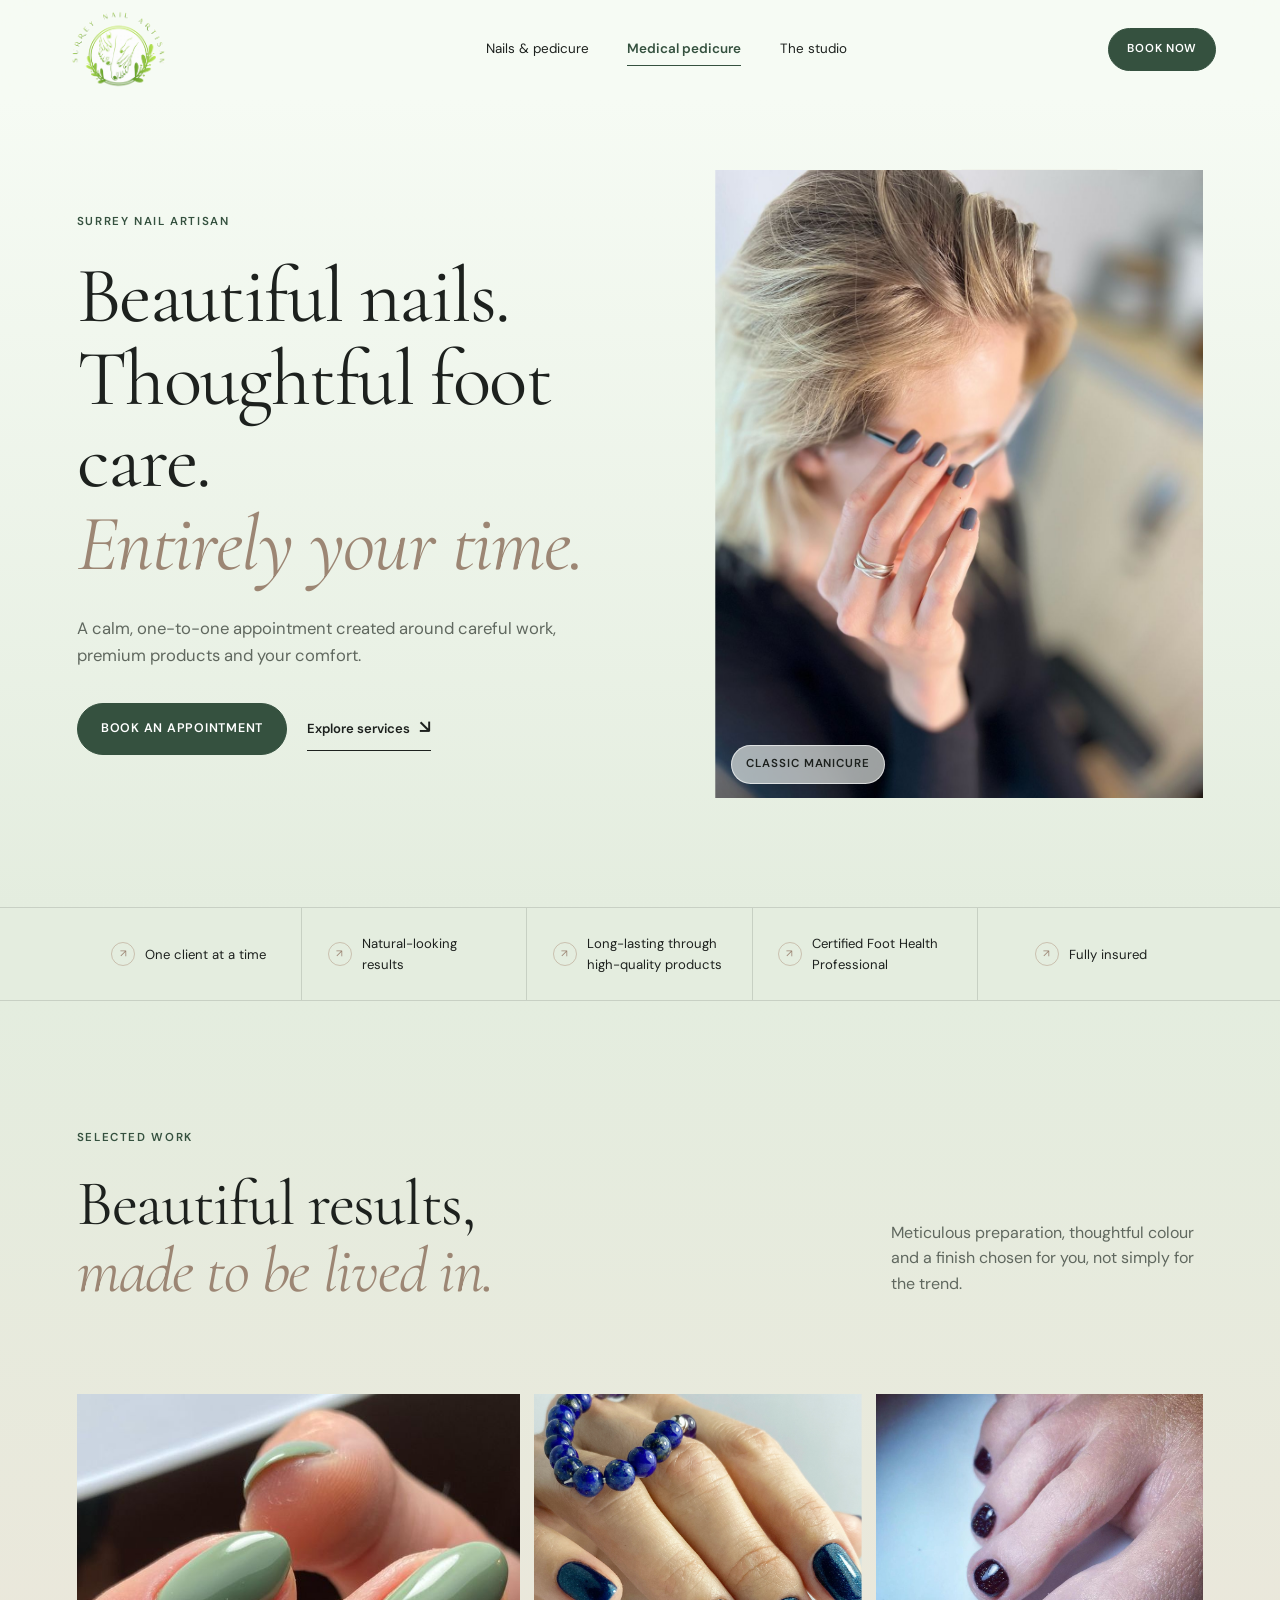
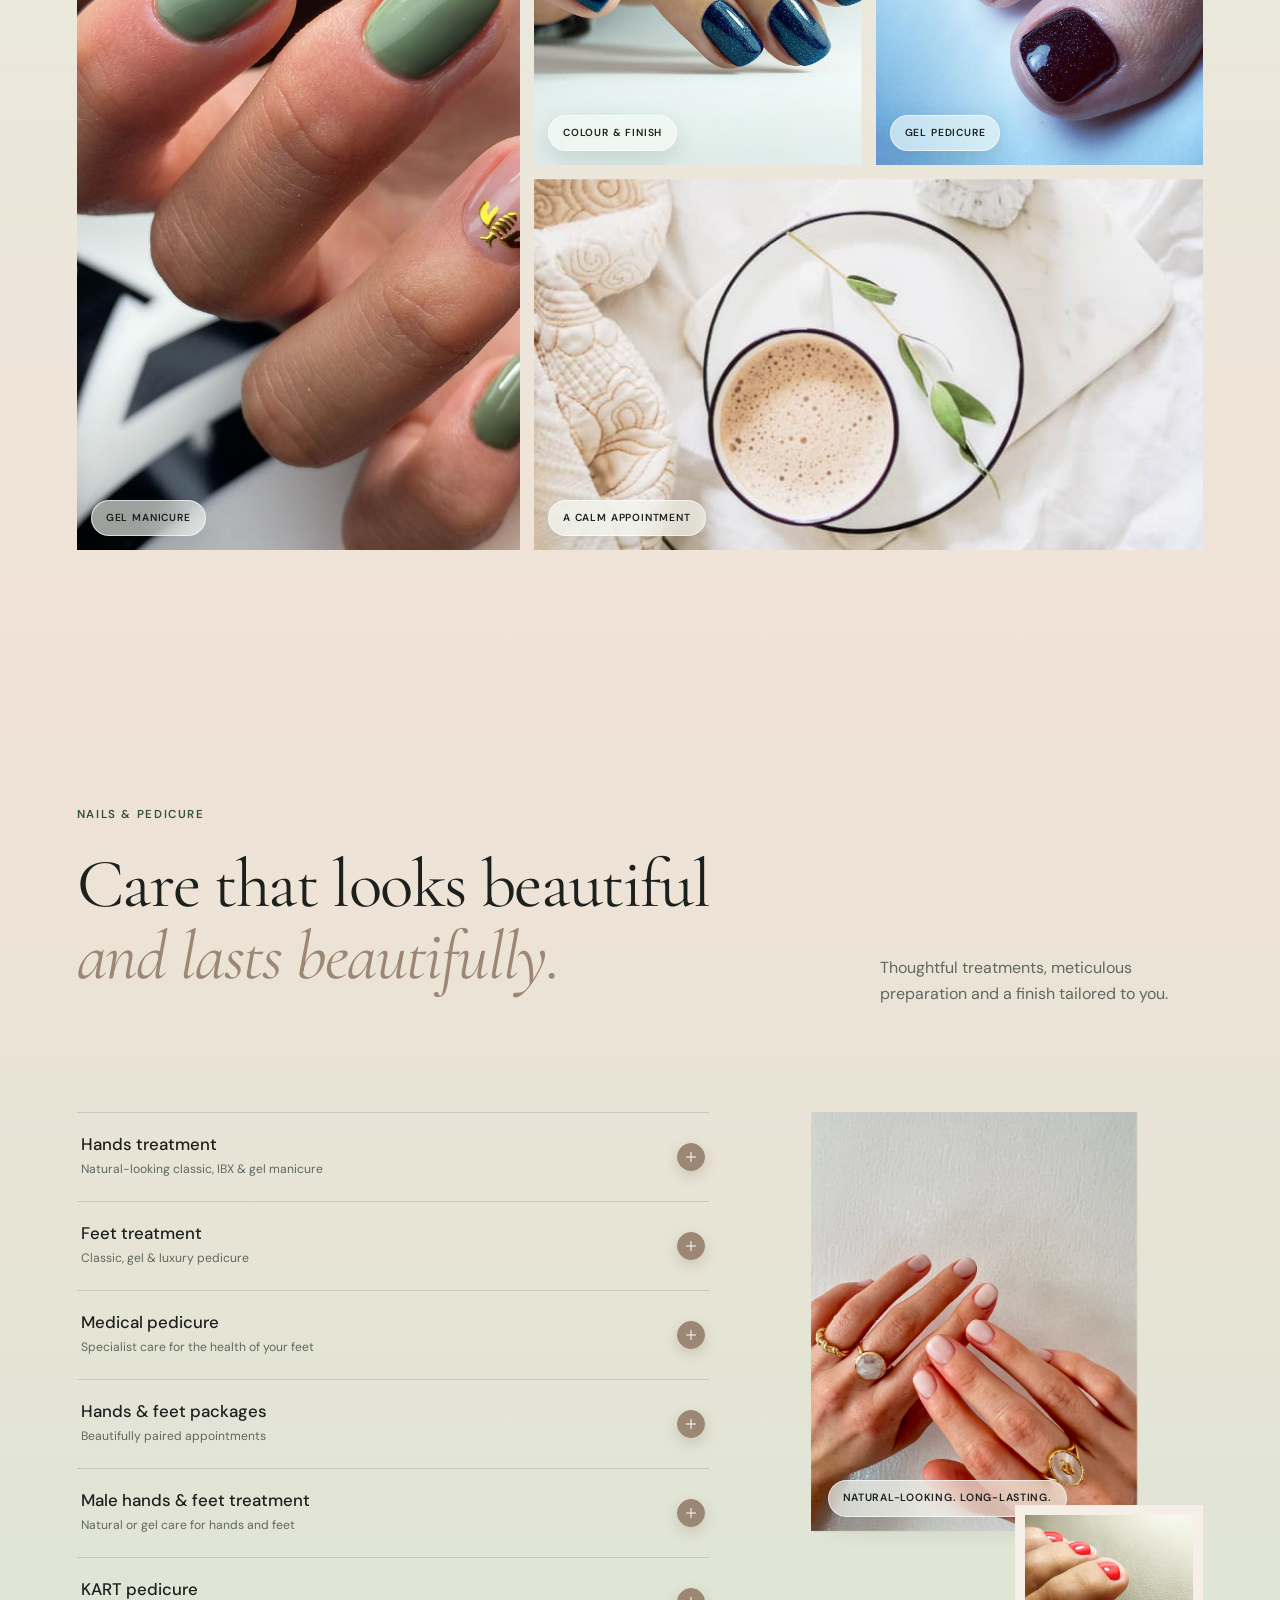
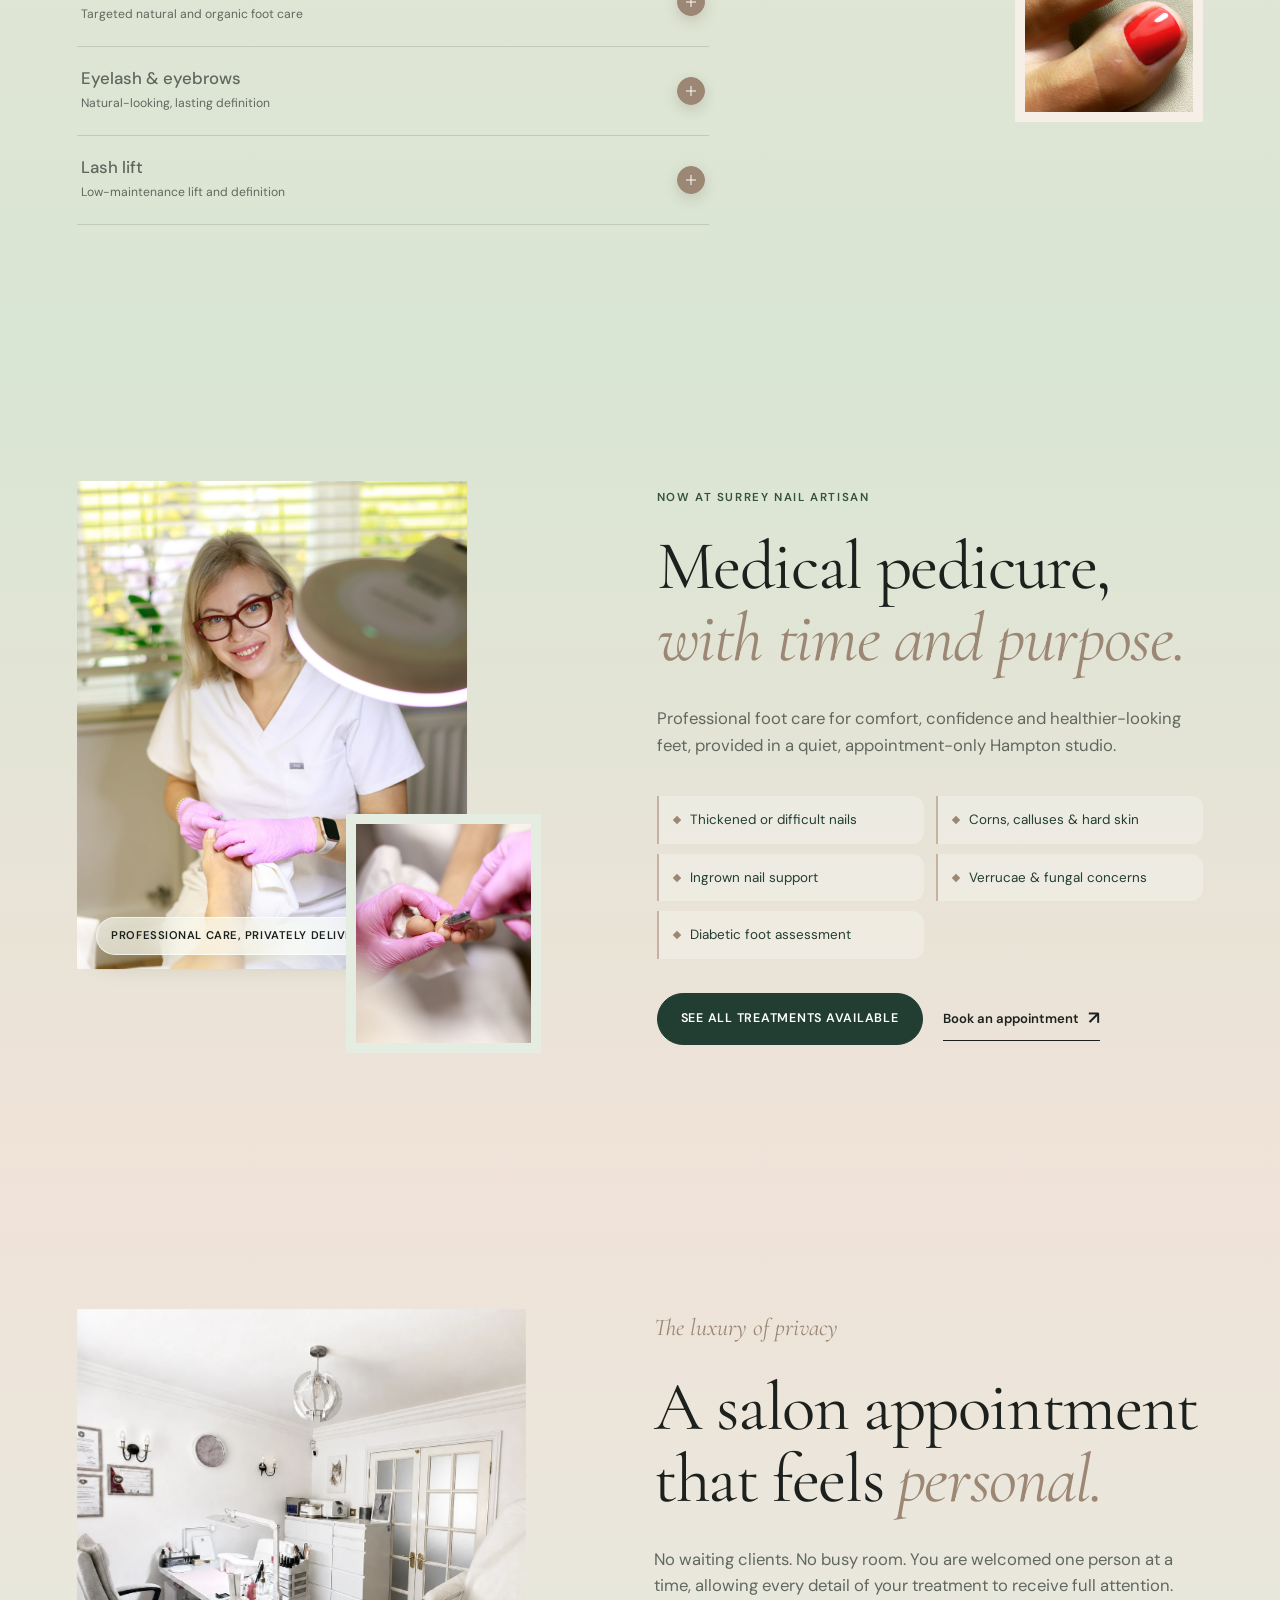
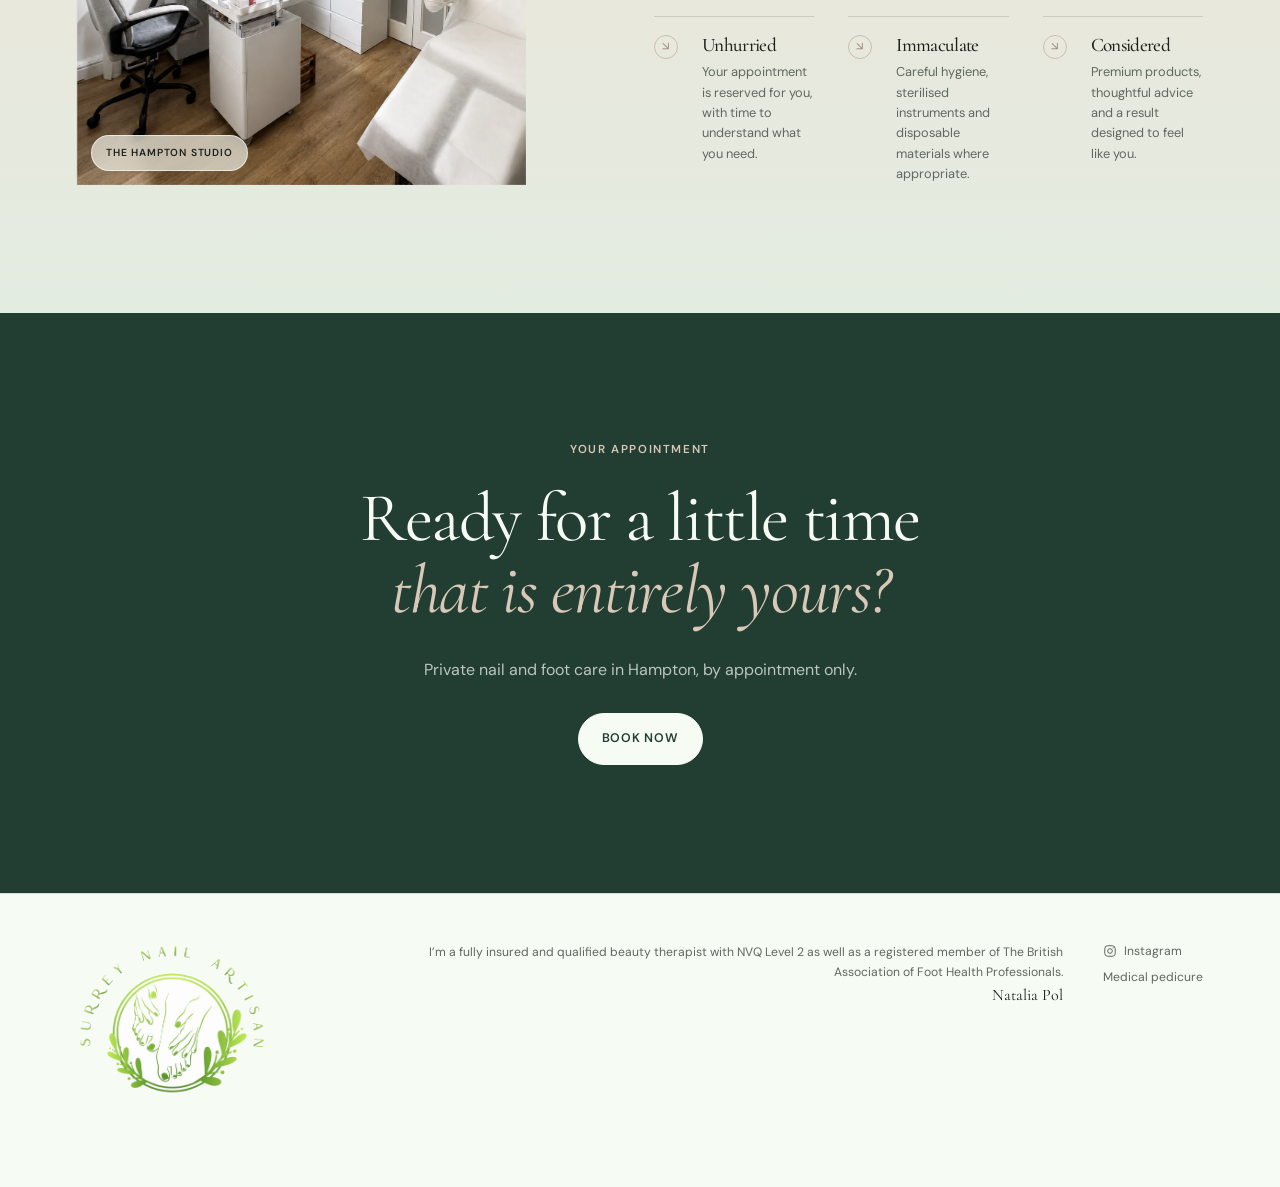
==== commit 8dde1898: "Add male treatments and refine medical pricing" ====
--- a/public/index.html
+++ b/public/index.html
@@ -91,6 +91,7 @@
                 {"@type": "OfferCatalog", "name": "Feet treatment", "url": "https://www.surreynailartisan.co.uk/feet-treatment"},
                 {"@type": "OfferCatalog", "name": "Medical pedicure", "url": "https://www.surreynailartisan.co.uk/medical-pedicure"},
                 {"@type": "OfferCatalog", "name": "Hands and feet packages", "url": "https://www.surreynailartisan.co.uk/hands-feet-packages"},
+                {"@type": "OfferCatalog", "name": "Male hands and feet treatments", "url": "https://www.surreynailartisan.co.uk/male-hands-feet-treatment"},
                 {"@type": "OfferCatalog", "name": "KART pedicure", "url": "https://www.surreynailartisan.co.uk/kart-pedicure"},
                 {"@type": "OfferCatalog", "name": "Eyelash and eyebrow treatments", "url": "https://www.surreynailartisan.co.uk/eyelash-eyebrows"},
                 {"@type": "OfferCatalog", "name": "Lash lift", "url": "https://www.surreynailartisan.co.uk/lash-lift"}
@@ -149,6 +150,7 @@
         <p><span class="trust-icon" aria-hidden="true"></span> Natural-looking results</p>
         <p><span class="trust-icon" aria-hidden="true"></span> Long-lasting through high-quality products</p>
         <p><span class="trust-icon" aria-hidden="true"></span> Certified Foot Health Professional</p>
+        <p><span class="trust-icon" aria-hidden="true"></span> Fully insured</p>
       </section>
 
       <section class="work-showcase section-pad" aria-labelledby="work-title">
@@ -193,7 +195,6 @@
                 <span class="service-toggle" aria-hidden="true"></span>
               </summary>
               <div class="service-panel">
-                <a class="service-item" href="hands-treatment.html"><span class="service-name">File &amp; polish</span><span class="service-duration">30 min</span><strong>£25</strong></a>
                 <a class="service-item" href="hands-treatment.html"><span class="service-name">Classic manicure</span><span class="service-duration">45 min</span><strong>£50</strong></a>
                 <a class="service-item" href="hands-treatment.html"><span class="service-name">IBX &amp; classic manicure</span><span class="service-duration">1 hour</span><strong>£55</strong></a>
                 <a class="service-item" href="hands-treatment.html"><span class="service-name">Gel manicure <small>removal with new application</small></span><span class="service-duration">1 hour 30 min</span><strong>£65</strong></a>
@@ -208,11 +209,10 @@
               </summary>
               <div class="service-panel">
                 <a class="service-item" href="feet-treatment.html"><span class="service-name">Gel removal &amp; classic pedicure <small>without new application</small></span><span class="service-duration">1 hour 15 min</span><strong>£65</strong></a>
-                <a class="service-item" href="feet-treatment.html"><span class="service-name">Classic pedicure</span><span class="service-duration">1 hour</span><strong>£63</strong></a>
+                <a class="service-item" href="feet-treatment.html"><span class="service-name">Classic pedicure</span><span class="service-duration">1 hour</span><strong>£65</strong></a>
                 <a class="service-item" href="feet-treatment.html"><span class="service-name">Gel pedicure</span><span class="service-duration">1 hour 30 min</span><strong>£70</strong></a>
                 <a class="service-item" href="feet-treatment.html"><span class="service-name">Luxury pedicure <small>without colour</small></span><span class="service-duration">1 hour 30 min</span><strong>£85</strong></a>
                 <a class="service-item" href="feet-treatment.html"><span class="service-name">Luxury pedicure <small>with colour</small></span><span class="service-duration">1 hour 45 min</span><strong>£95</strong></a>
-                <a class="service-item" href="feet-treatment.html"><span class="service-name">Men's classic pedicure</span><span class="service-duration">45 min</span><strong>£60</strong></a>
               </div>
             </details>
 
@@ -225,11 +225,12 @@
                 <a class="service-item" href="medical-pedicure.html"><span class="service-name">Foot care appointment &amp; treatment</span><span class="service-duration">45 min</span><strong>£75</strong></a>
                 <a class="service-item" href="medical-pedicure.html"><span class="service-name">Foot care follow-up</span><span class="service-duration">45 min</span><strong>£65</strong></a>
                 <a class="service-item" href="medical-pedicure.html"><span class="service-name">Diabetic foot assessment</span><span class="service-duration">45 min</span><strong>£75</strong></a>
-                <a class="service-item" href="medical-pedicure.html"><span class="service-name">Ingrown toenail</span><span class="service-duration">30 min</span><strong>£60</strong></a>
-                <a class="service-item" href="medical-pedicure.html"><span class="service-name">Verruca treatment</span><span class="service-duration">30 min</span><strong>£65</strong></a>
-                <a class="service-item" href="medical-pedicure.html"><span class="service-name">Fungal nail treatment</span><span class="service-duration">35 min</span><strong>£75</strong></a>
+                <a class="service-item" href="medical-pedicure.html"><span class="service-name">Ingrown toenail</span><span class="service-duration">30–45 min</span><strong>£60–£75</strong></a>
+                <a class="service-item" href="medical-pedicure.html"><span class="service-name">Verruca treatment <small>first session / follow-up</small></span><span class="service-duration">30 min</span><strong>£65 / £55</strong></a>
+                <a class="service-item" href="medical-pedicure.html"><span class="service-name">Fungal nail treatment <small>may require more than one session</small></span><span class="service-duration">35 min</span><strong>£75</strong></a>
                 <a class="service-item" href="medical-pedicure.html"><span class="service-name">Toenail cutting <small>after initial appointment</small></span><span class="service-duration">30 min</span><strong>£45</strong></a>
-                <a class="service-item" href="medical-pedicure.html"><span class="service-name">Onyfix™ correction</span><span class="service-duration">Timing by assessment</span><strong>£65</strong></a>
+                <a class="service-item" href="medical-pedicure.html"><span class="service-name">Onyfix™ correction <small>one or two toenails</small></span><span class="service-duration">Follow-up £50–£90</span><strong>£65–£120</strong></a>
+                <a class="service-item" href="medical-pedicure.html"><span class="service-name">Nail restoration <small>one or two toenails</small></span><span class="service-duration">By assessment</span><strong>£65–£120</strong></a>
               </div>
             </details>
 
@@ -243,7 +244,21 @@
                 <a class="service-item" href="hands-feet-packages.html"><span class="service-name">Gel manicure &amp; classic pedicure</span><span class="service-duration">2 hours 30 min</span><strong>£110</strong></a>
                 <a class="service-item" href="hands-feet-packages.html"><span class="service-name">Classic manicure &amp; gel pedicure</span><span class="service-duration">2 hours 30 min</span><strong>£110</strong></a>
                 <a class="service-item" href="hands-feet-packages.html"><span class="service-name">Gel manicure &amp; gel pedicure</span><span class="service-duration">2 hours 45 min</span><strong>£125</strong></a>
-                <a class="service-item" href="hands-feet-packages.html"><span class="service-name">Male manicure &amp; pedicure</span><span class="service-duration">1 hour 15 min</span><strong>£70</strong></a>
+              </div>
+            </details>
+
+            <details class="service-accordion">
+              <summary class="service-row">
+                <span><strong>Male hands &amp; feet treatment</strong><small>Natural or gel care for hands and feet</small></span>
+                <span class="service-toggle" aria-hidden="true"></span>
+              </summary>
+              <div class="service-panel">
+                <a class="service-item" href="male-hands-feet-treatment.html"><span class="service-name">Classic manicure <small>no colour</small></span><span class="service-duration">30 min</span><strong>£40</strong></a>
+                <a class="service-item" href="male-hands-feet-treatment.html"><span class="service-name">Gel manicure <small>with colour</small></span><span class="service-duration">60–90 min</span><strong>£65</strong></a>
+                <a class="service-item" href="male-hands-feet-treatment.html"><span class="service-name">Male manicure &amp; pedicure</span><span class="service-duration">1 hour 15 min</span><strong>£80</strong></a>
+                <a class="service-item" href="male-hands-feet-treatment.html"><span class="service-name">Classic manicure &amp; gel pedicure</span><span class="service-duration">2 hours 30 min</span><strong>£110</strong></a>
+                <a class="service-item" href="male-hands-feet-treatment.html"><span class="service-name">Gel manicure &amp; classic pedicure</span><span class="service-duration">2 hours 30 min</span><strong>£110</strong></a>
+                <a class="service-item" href="male-hands-feet-treatment.html"><span class="service-name">Gel manicure &amp; gel pedicure</span><span class="service-duration">2 hours 30 min</span><strong>£125</strong></a>
               </div>
             </details>
 
--- a/public/styles.css
+++ b/public/styles.css
@@ -374,7 +374,7 @@
 }
 
 .trust-strip-wide {
-  grid-template-columns: repeat(4, 1fr);
+  grid-template-columns: repeat(5, 1fr);
 }
 
 .trust-strip p {
@@ -1137,6 +1137,91 @@
 .treatment-card > div strong {
   font-size: 1.55rem;
   font-weight: 600;
+}
+
+.treatment-card > .treatment-note {
+  margin-top: 10px;
+  font-size: 0.68rem;
+  line-height: 1.45;
+}
+
+.treatment-card > .treatment-price-lines {
+  display: grid;
+  width: 100%;
+  grid-template-columns: minmax(0, 1fr);
+  align-items: stretch;
+  justify-content: stretch;
+  gap: 0;
+}
+
+.treatment-price-lines p {
+  display: flex;
+  width: 100%;
+  align-items: baseline;
+  justify-content: space-between;
+  gap: 16px;
+  margin: 0;
+  padding: 7px 0;
+}
+
+.treatment-price-lines p + p {
+  border-top: 1px solid rgba(23, 38, 31, 0.12);
+}
+
+.treatment-price-lines p span {
+  font-size: 0.7rem;
+}
+
+.treatment-price-lines p strong {
+  white-space: nowrap;
+  font-size: 1.05rem;
+}
+
+.treatment-card > .treatment-price-groups {
+  display: grid;
+  width: 100%;
+  grid-template-columns: repeat(2, minmax(0, 1fr));
+  align-items: start;
+  justify-content: stretch;
+  gap: clamp(20px, 3vw, 42px);
+}
+
+.treatment-price-group {
+  min-width: 0;
+}
+
+.treatment-price-group p {
+  display: flex;
+  width: 100%;
+  align-items: baseline;
+  justify-content: space-between;
+  gap: 12px;
+  margin: 0;
+  padding: 7px 0;
+}
+
+.treatment-price-group p + p {
+  border-top: 1px solid rgba(23, 38, 31, 0.12);
+}
+
+.treatment-price-group .price-group-label {
+  display: block;
+  padding-top: 0;
+  color: var(--taupe);
+  font-size: 0.6rem;
+  font-weight: 600;
+  letter-spacing: 0.09em;
+  text-transform: uppercase;
+}
+
+.treatment-price-group p span {
+  color: var(--muted);
+  font-size: 0.7rem;
+}
+
+.treatment-price-group p strong {
+  white-space: nowrap;
+  font-size: 1.05rem;
 }
 
 .treatment-card > a {
@@ -1659,6 +1744,28 @@
   .treatment-card > div {
     margin-top: 14px;
     padding-top: 0;
+  }
+
+  .treatment-card > .treatment-note {
+    margin-top: 7px;
+    font-size: 0.66rem;
+  }
+
+  .treatment-card > .treatment-price-lines {
+    margin-top: 10px;
+  }
+
+  .treatment-card > .treatment-price-groups {
+    margin-top: 12px;
+    gap: 20px;
+  }
+
+  .treatment-price-lines p {
+    padding: 5px 0;
+  }
+
+  .treatment-price-group p {
+    padding: 5px 0;
   }
 
   .treatment-card > a {
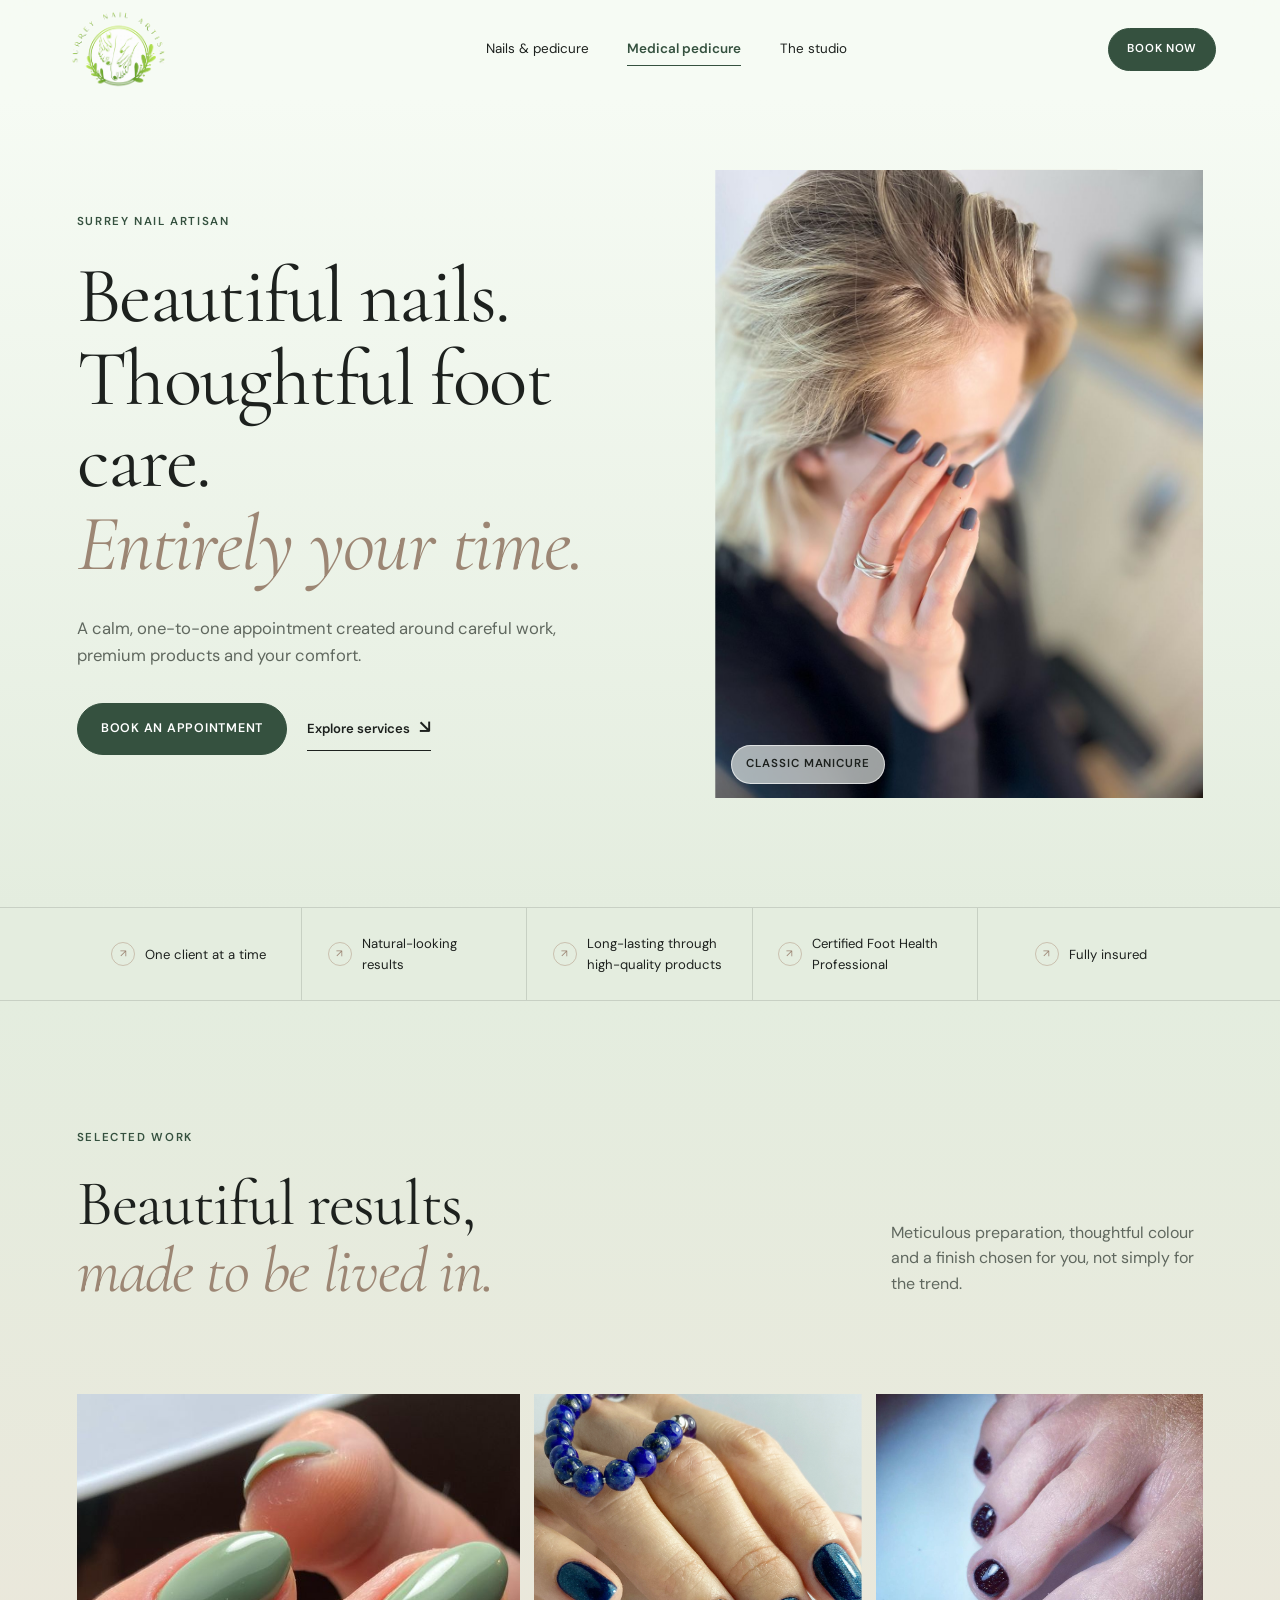
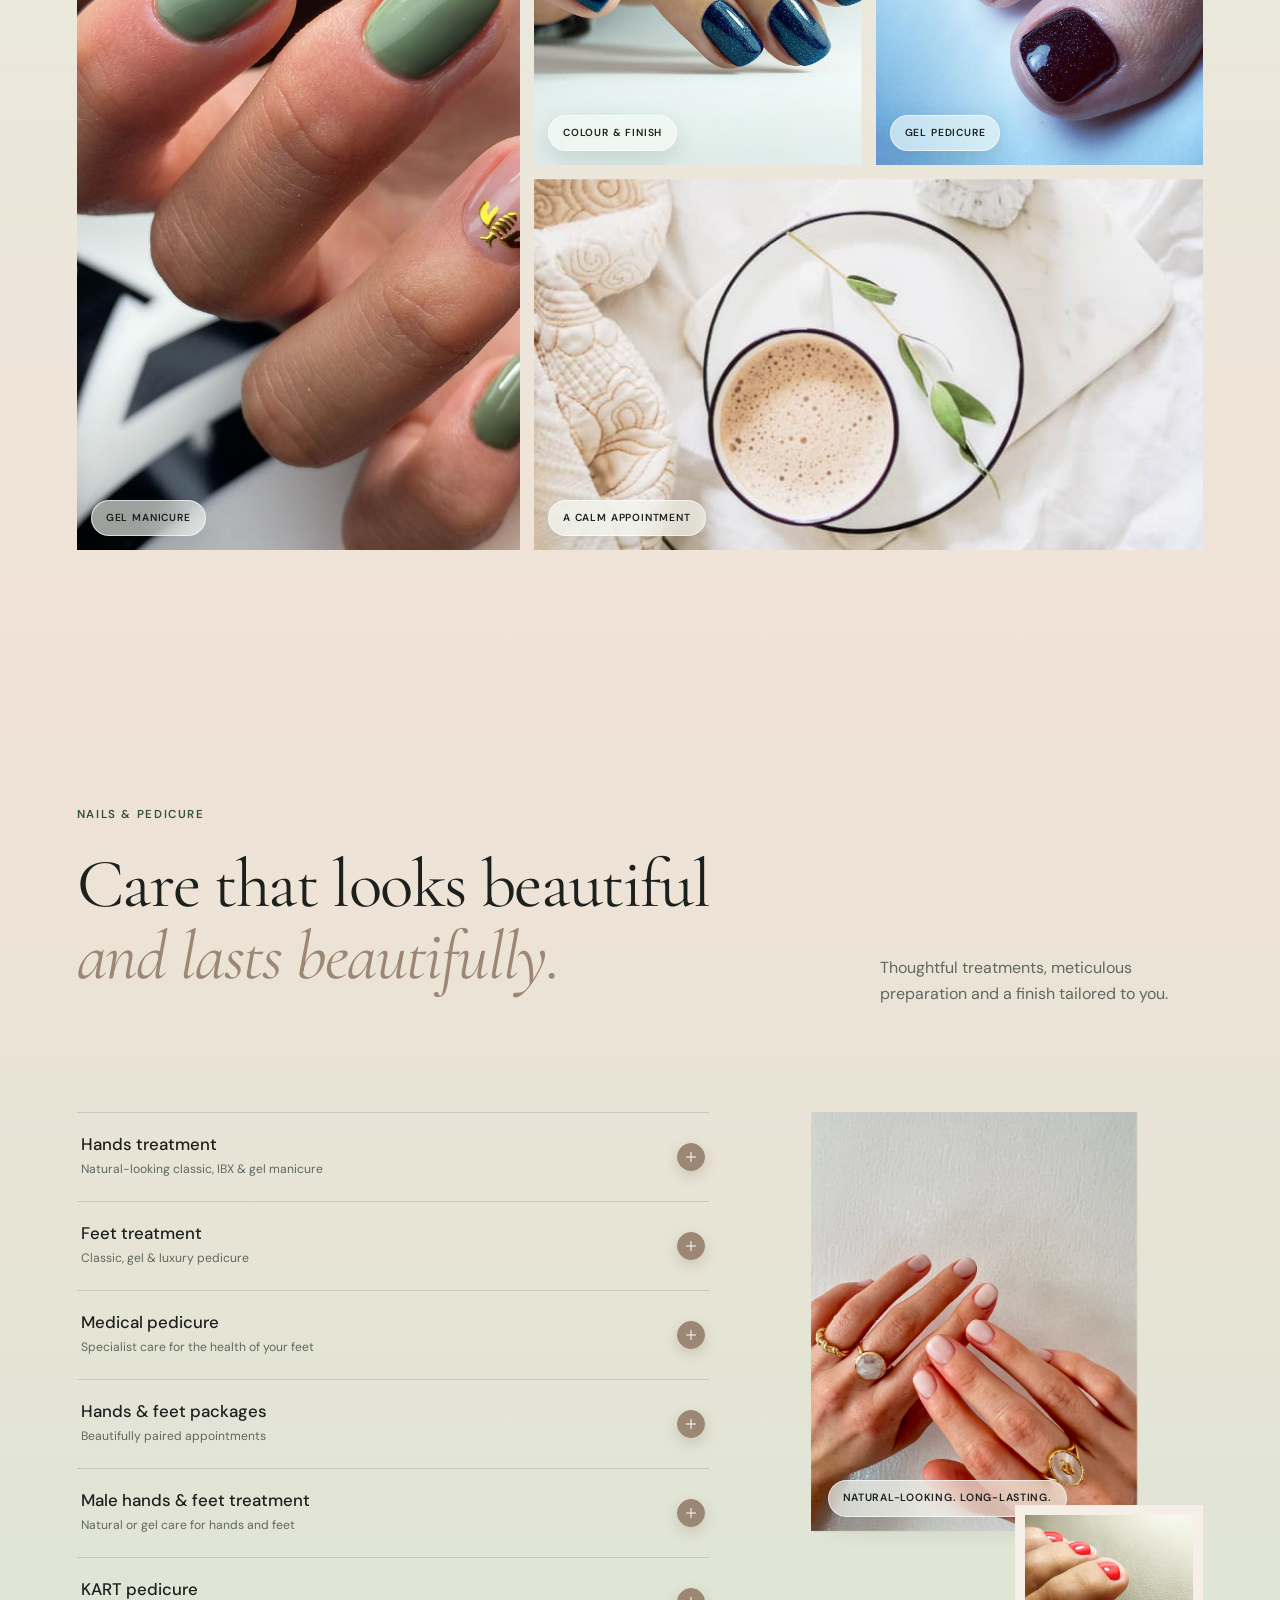
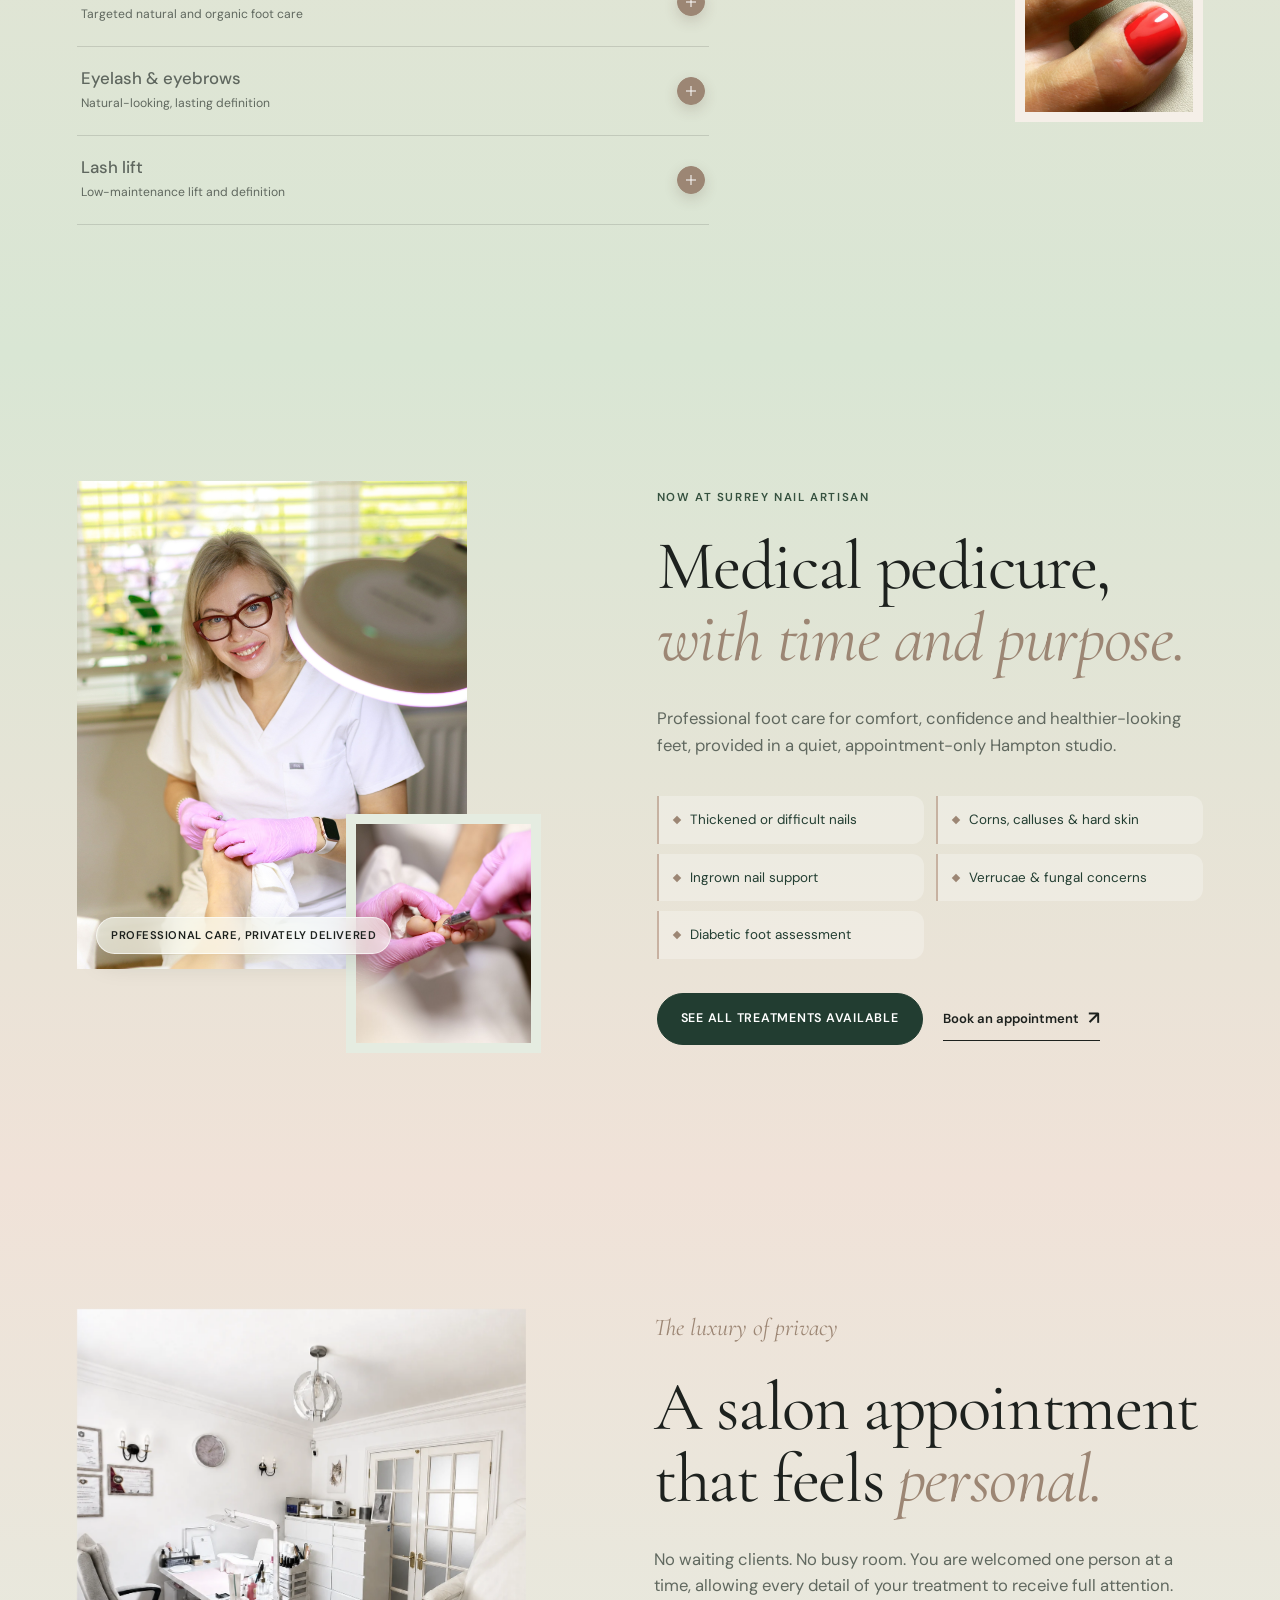
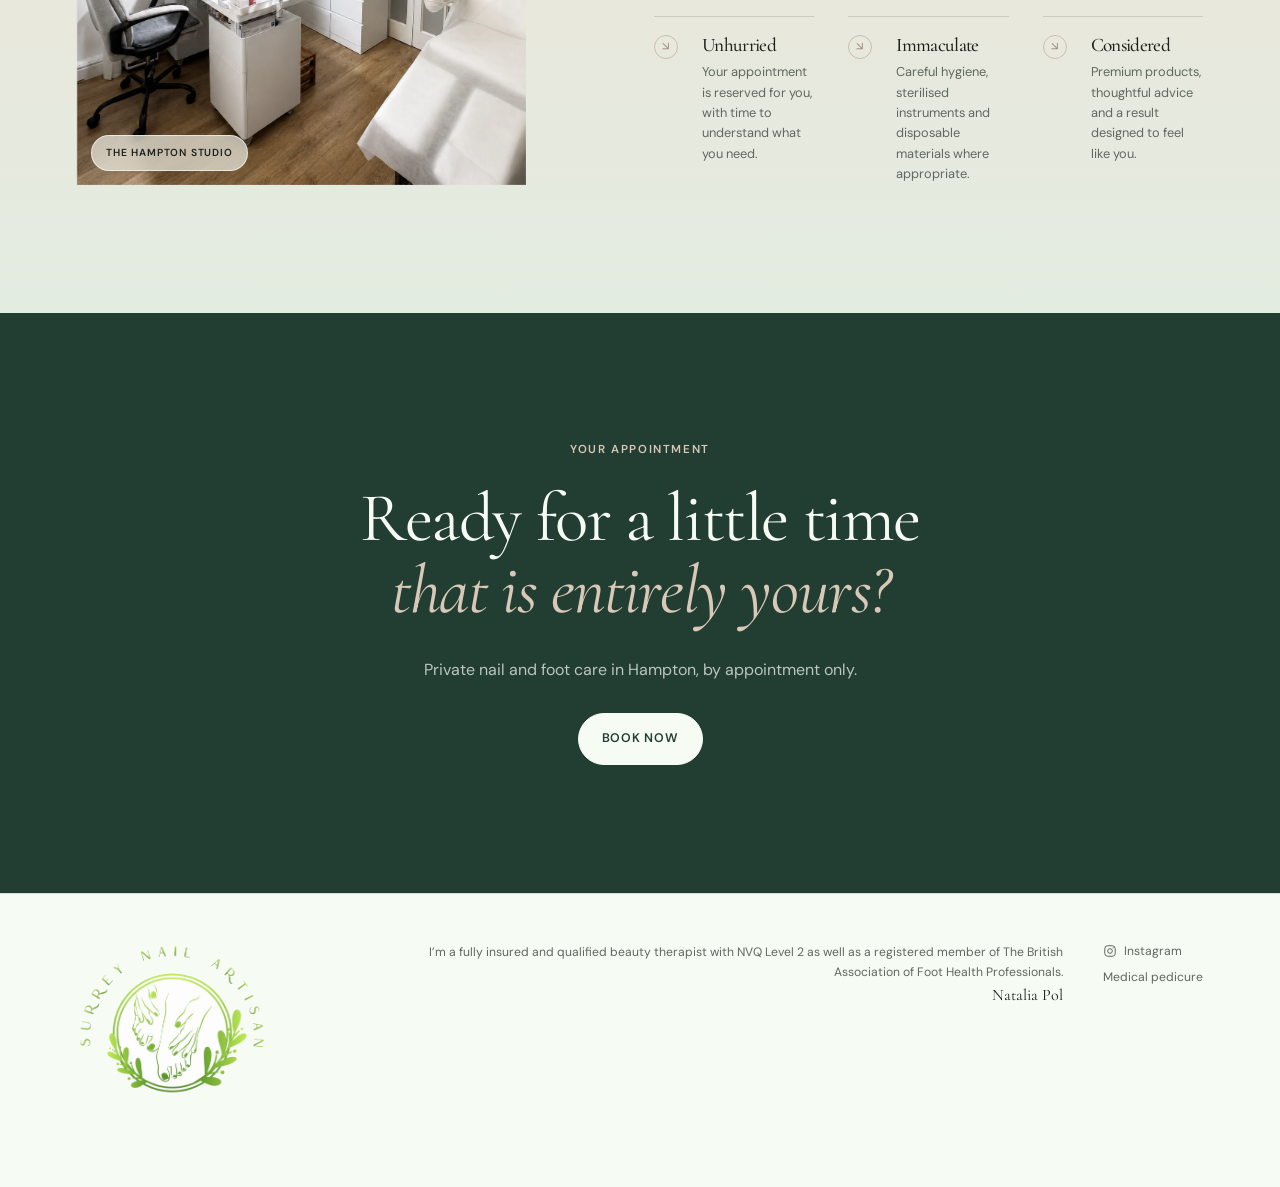
==== commit 3794f780: "Update Lash Lift pricing and medical image labels" ====
--- a/public/index.html
+++ b/public/index.html
@@ -294,9 +294,8 @@
                 <span class="service-toggle" aria-hidden="true"></span>
               </summary>
               <div class="service-panel">
-                <a class="service-item" href="lash-lift.html"><span class="service-name">LVL Enhance / lash lift</span><span class="service-duration">1 hour</span><strong>£60</strong></a>
+                <a class="service-item" href="lash-lift.html"><span class="service-name">LVL Enhance / lash lift</span><span class="service-duration">1 hour</span><strong>£65</strong></a>
                 <a class="service-item" href="lash-lift.html"><span class="service-name">LVL Enhance / lash lift &amp; eyebrow</span><span class="service-duration">1 hour</span><strong>£80</strong></a>
-                <a class="service-item" href="lash-lift.html"><span class="service-name">LVL Enhance / eyebrows</span><span class="service-duration">1 hour</span><strong>£60</strong></a>
               </div>
             </details>
 
--- a/public/styles.css
+++ b/public/styles.css
@@ -2022,6 +2022,15 @@
   left: 5%;
 }
 
+.real-medical-hero figcaption {
+  left: clamp(24px, 3vw, 36px);
+}
+
+.medical-image-main .image-note {
+  z-index: 5;
+  white-space: nowrap;
+}
+
 /* One-time image reveal */
 .image-reveal {
   opacity: 0;
@@ -2074,6 +2083,10 @@
 
   .home-hero .hero-media figcaption {
     left: 30px;
+  }
+
+  .real-medical-hero figcaption {
+    left: 36px;
   }
 
   .home-footer {
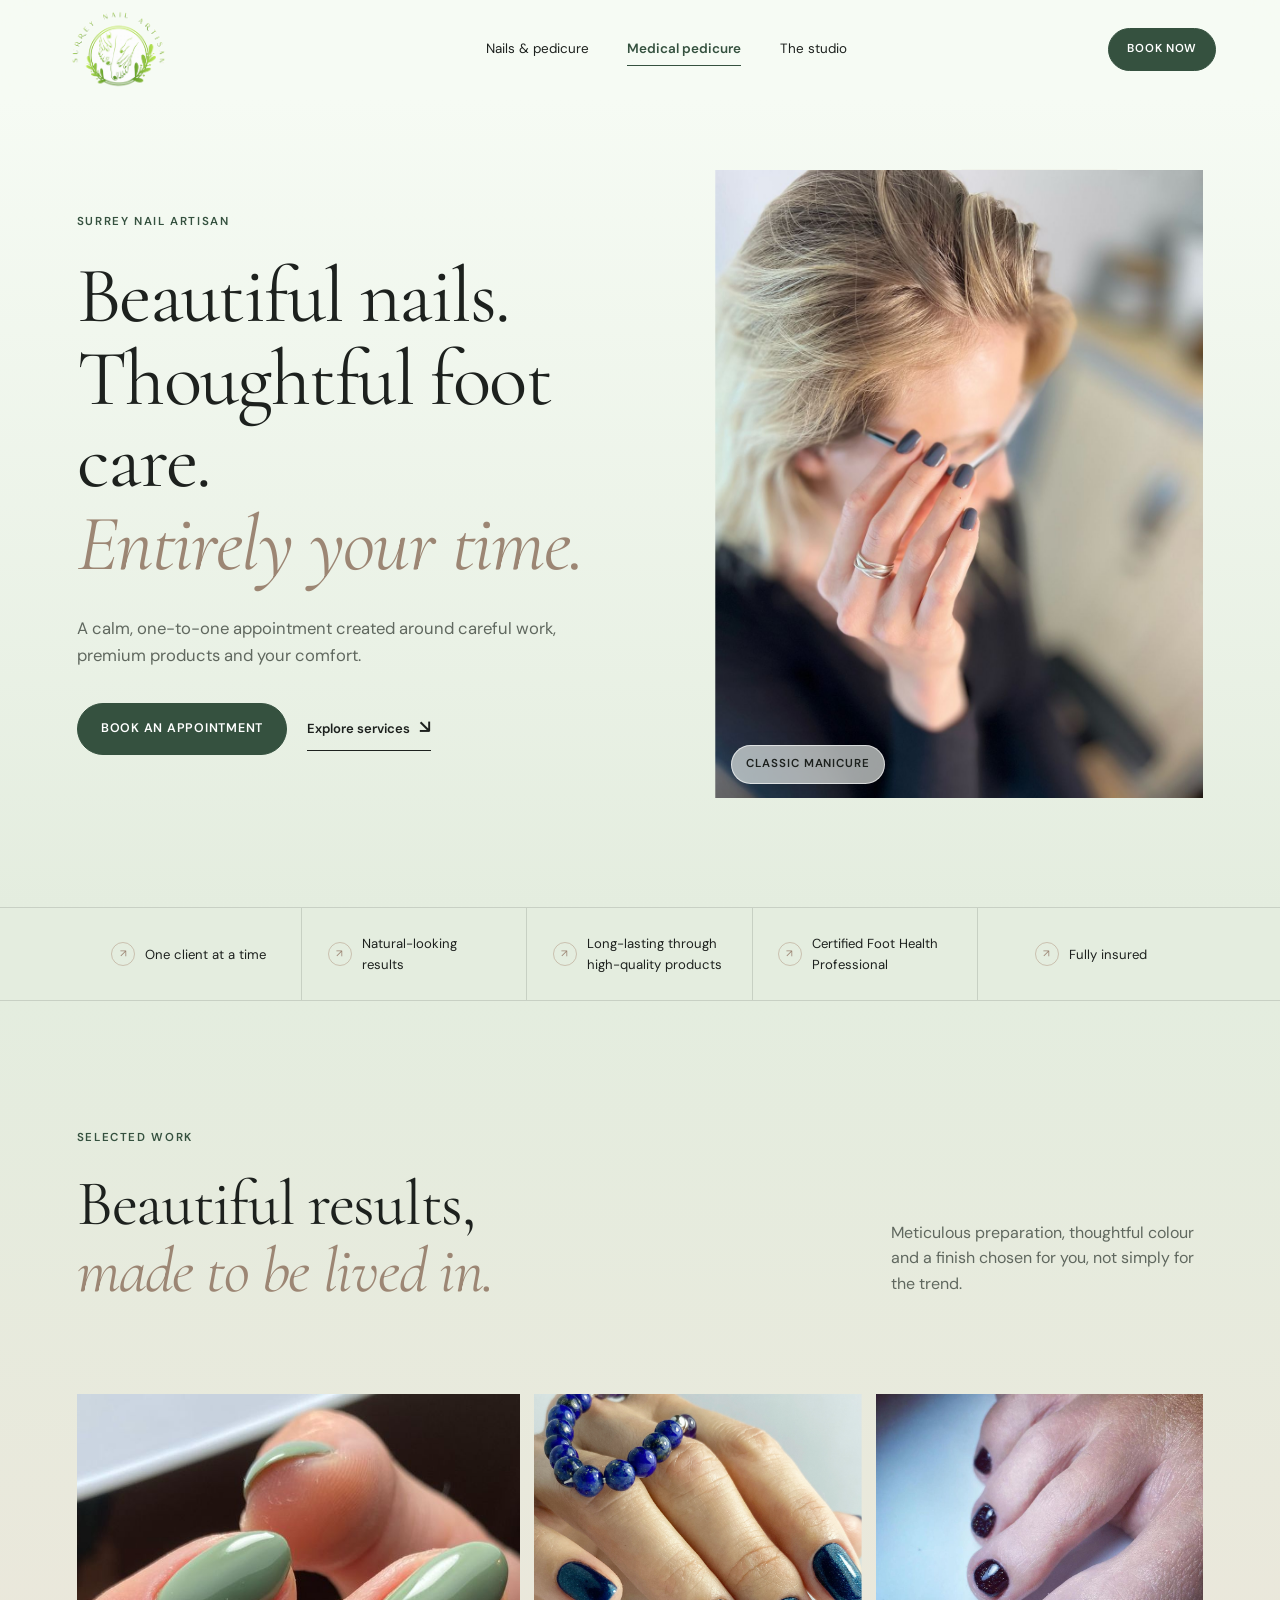
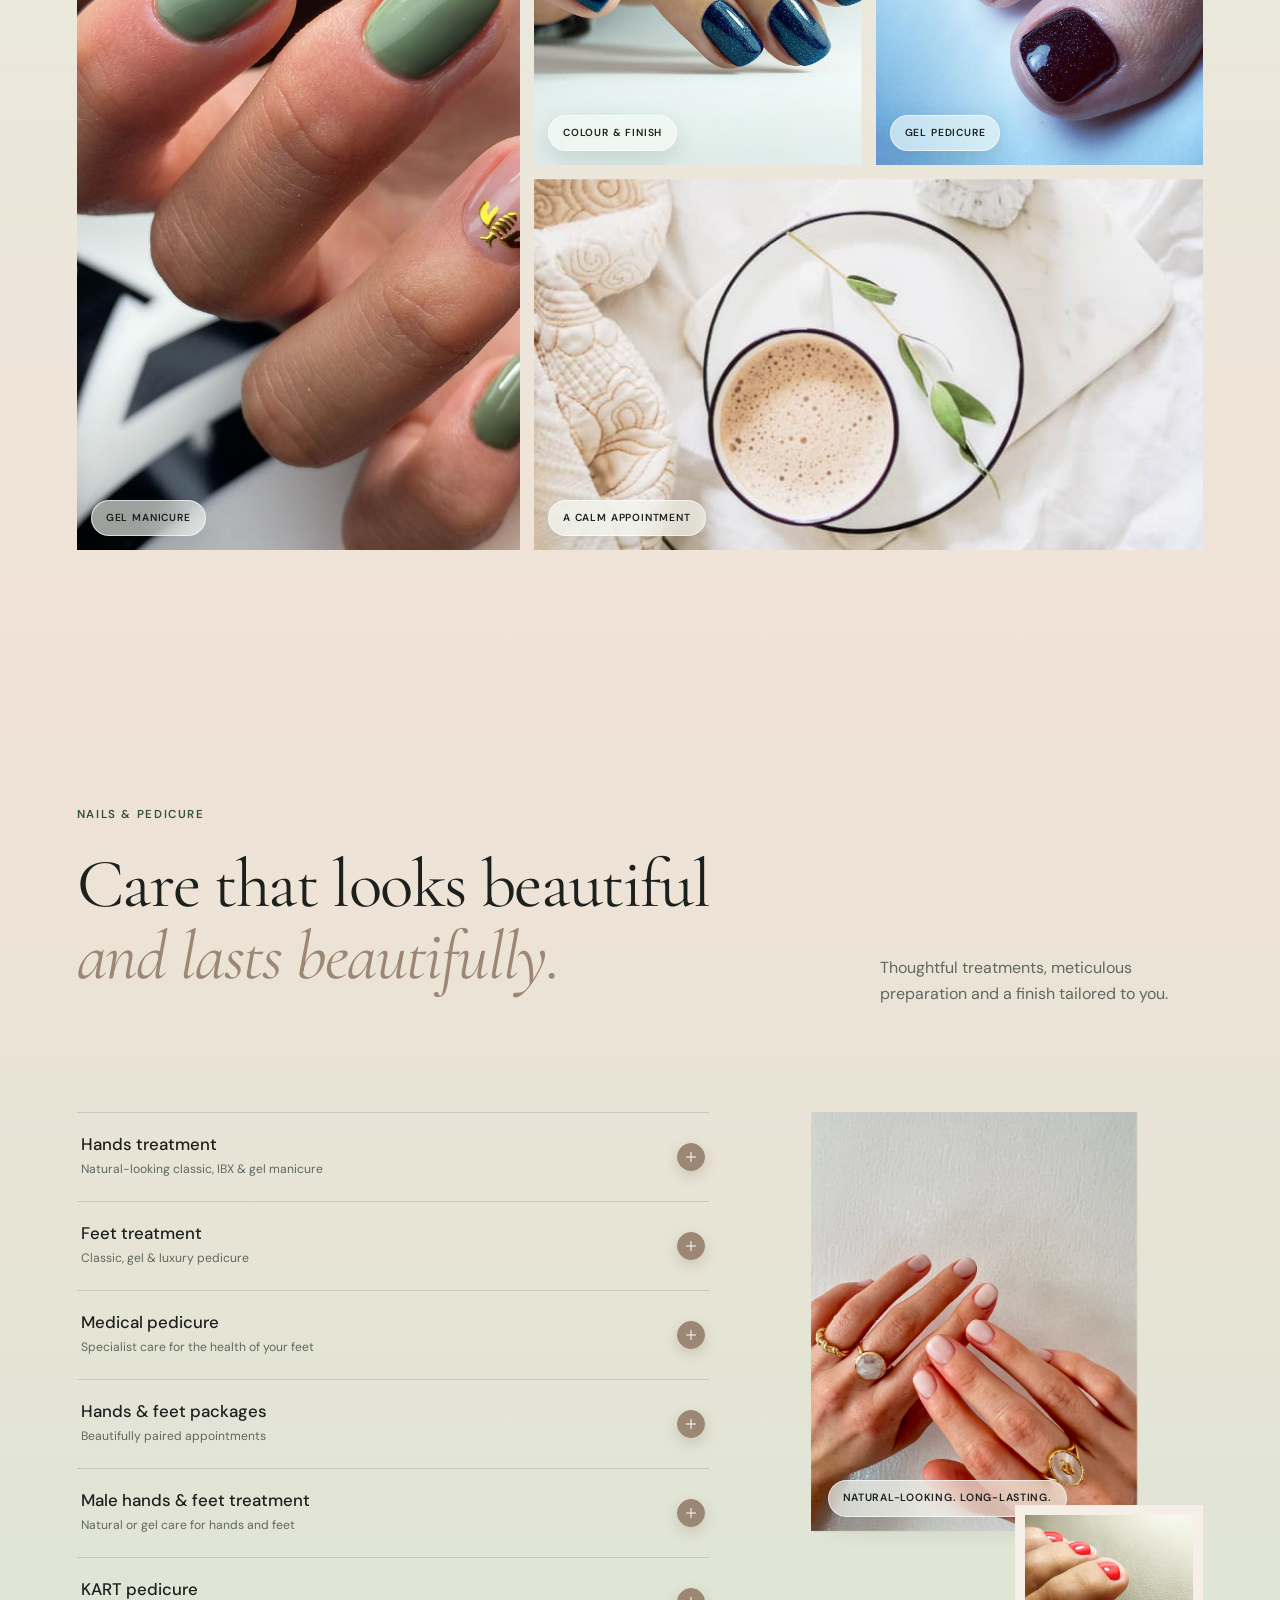
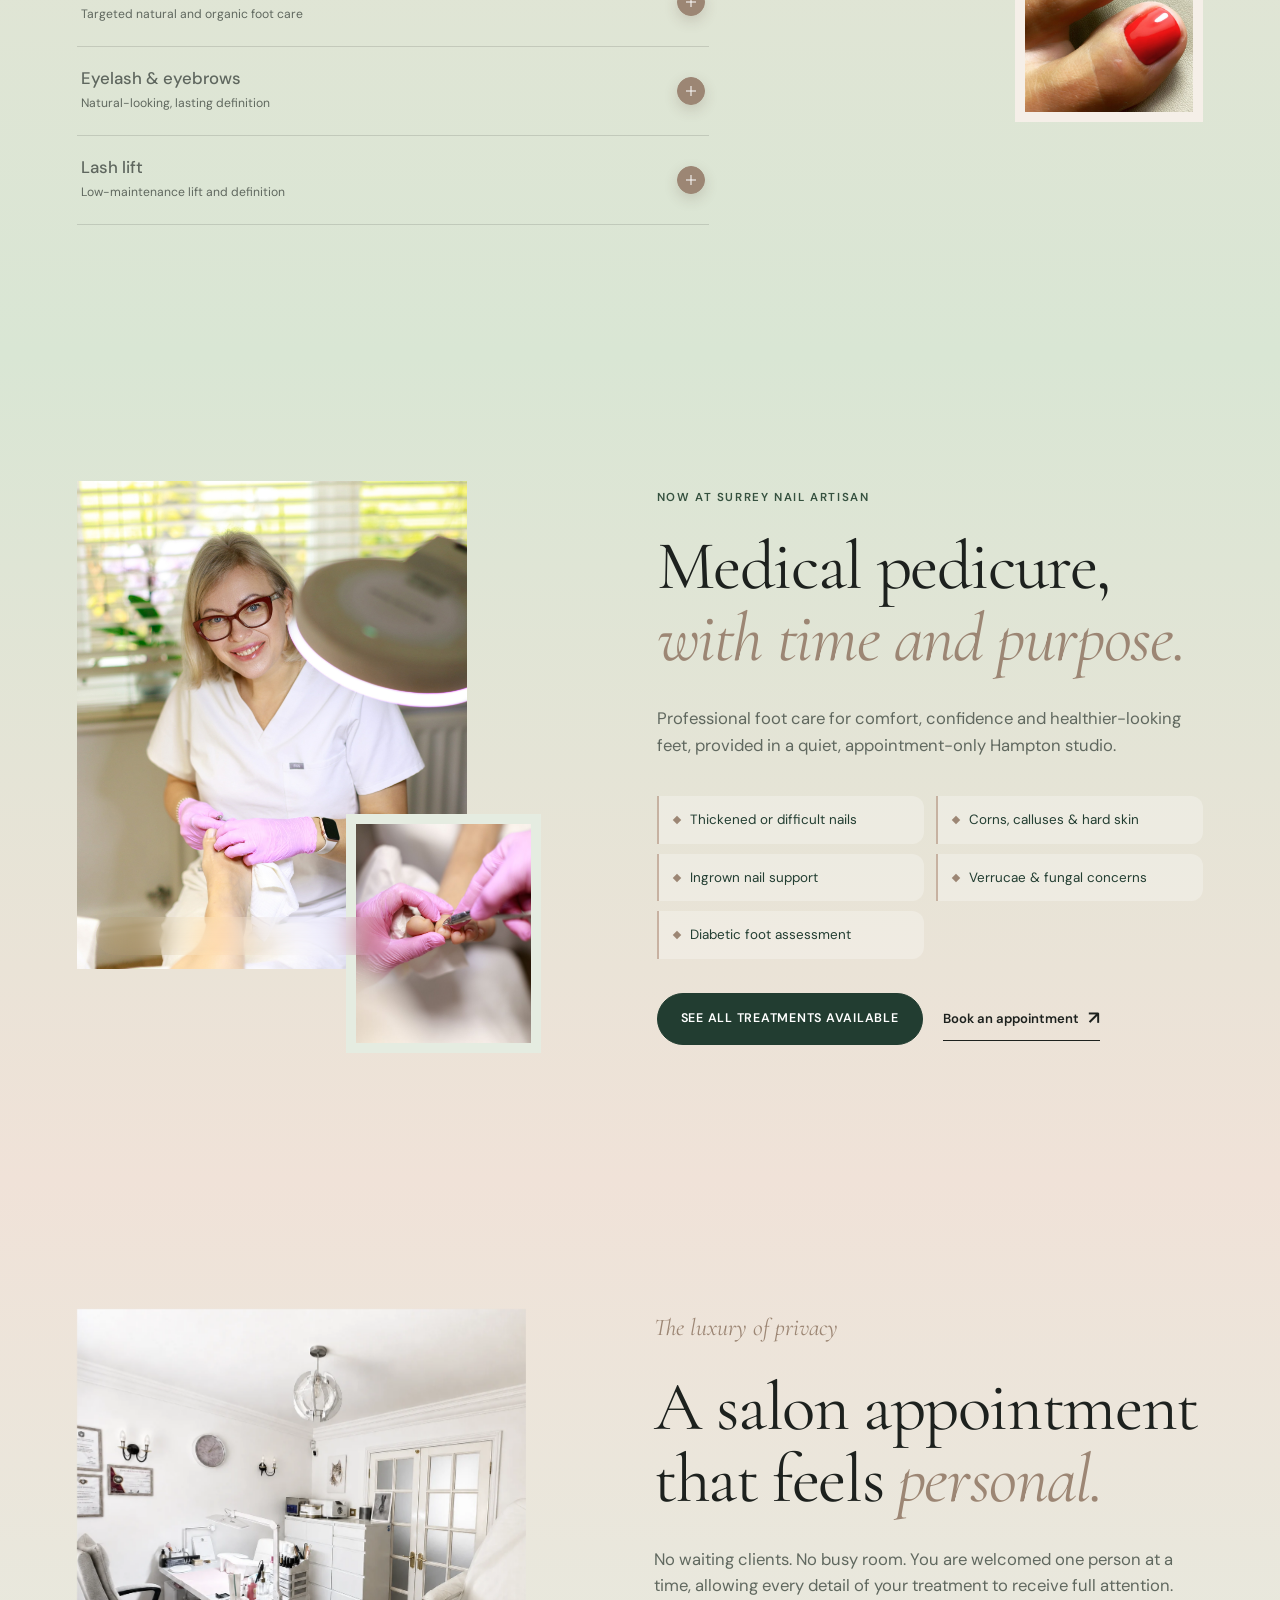
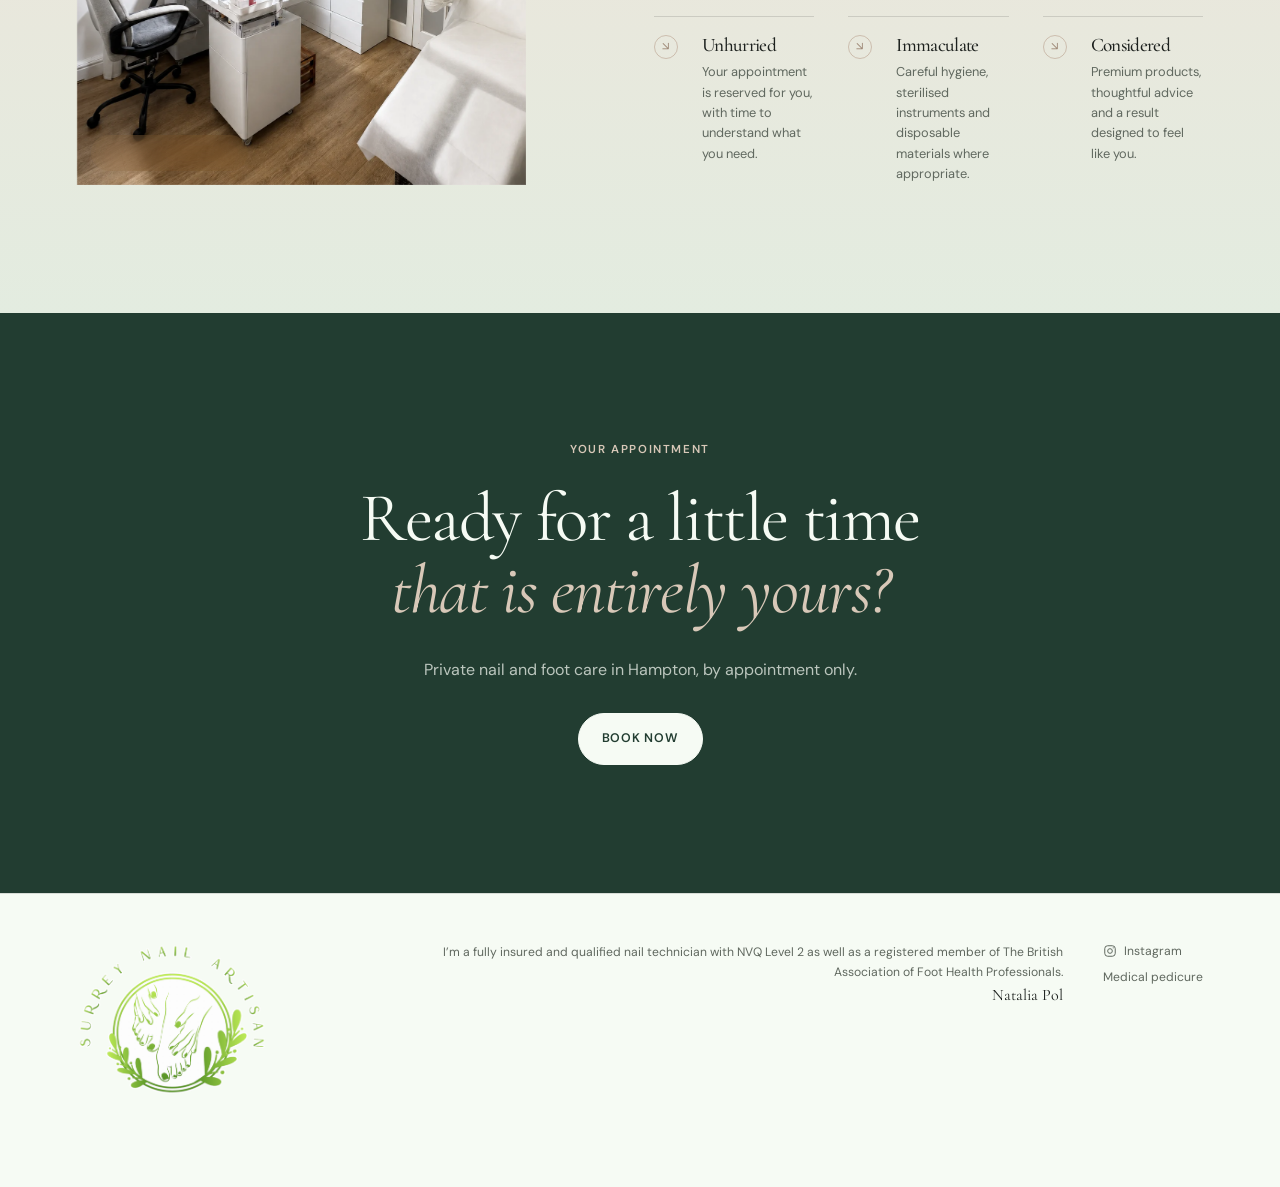
==== commit bfceff16: "Update footer profession wording" ====
--- a/public/index.html
+++ b/public/index.html
@@ -4,7 +4,7 @@
     <meta charset="UTF-8">
     <meta name="viewport" content="width=device-width, initial-scale=1">
     <meta name="description" content="Private one-to-one nail, pedicure and specialist foot care in Hampton, Surrey.">
-    <meta name="robots" content="noindex, nofollow">
+    <meta name="robots" content="index, follow">
     <meta name="theme-color" content="#17382f">
     <link rel="canonical" href="https://www.surreynailartisan.co.uk/">
     <meta property="og:title" content="Surrey Nail Artisan | Private Nail &amp; Foot Care in Hampton">
@@ -370,7 +370,7 @@
         <img src="assets/surrey-nail-artisan-logo.png" alt="Surrey Nail Artisan">
       </a>
       <div class="footer-credentials">
-        <p>I&rsquo;m a fully insured and qualified beauty therapist with NVQ Level 2 as well as a registered member of The British Association of Foot Health Professionals.</p>
+        <p>I&rsquo;m a fully insured and qualified nail technician with NVQ Level 2 as well as a registered member of The British Association of Foot Health Professionals.</p>
         <p class="footer-signature">Natalia Pol</p>
       </div>
       <div class="footer-links">
